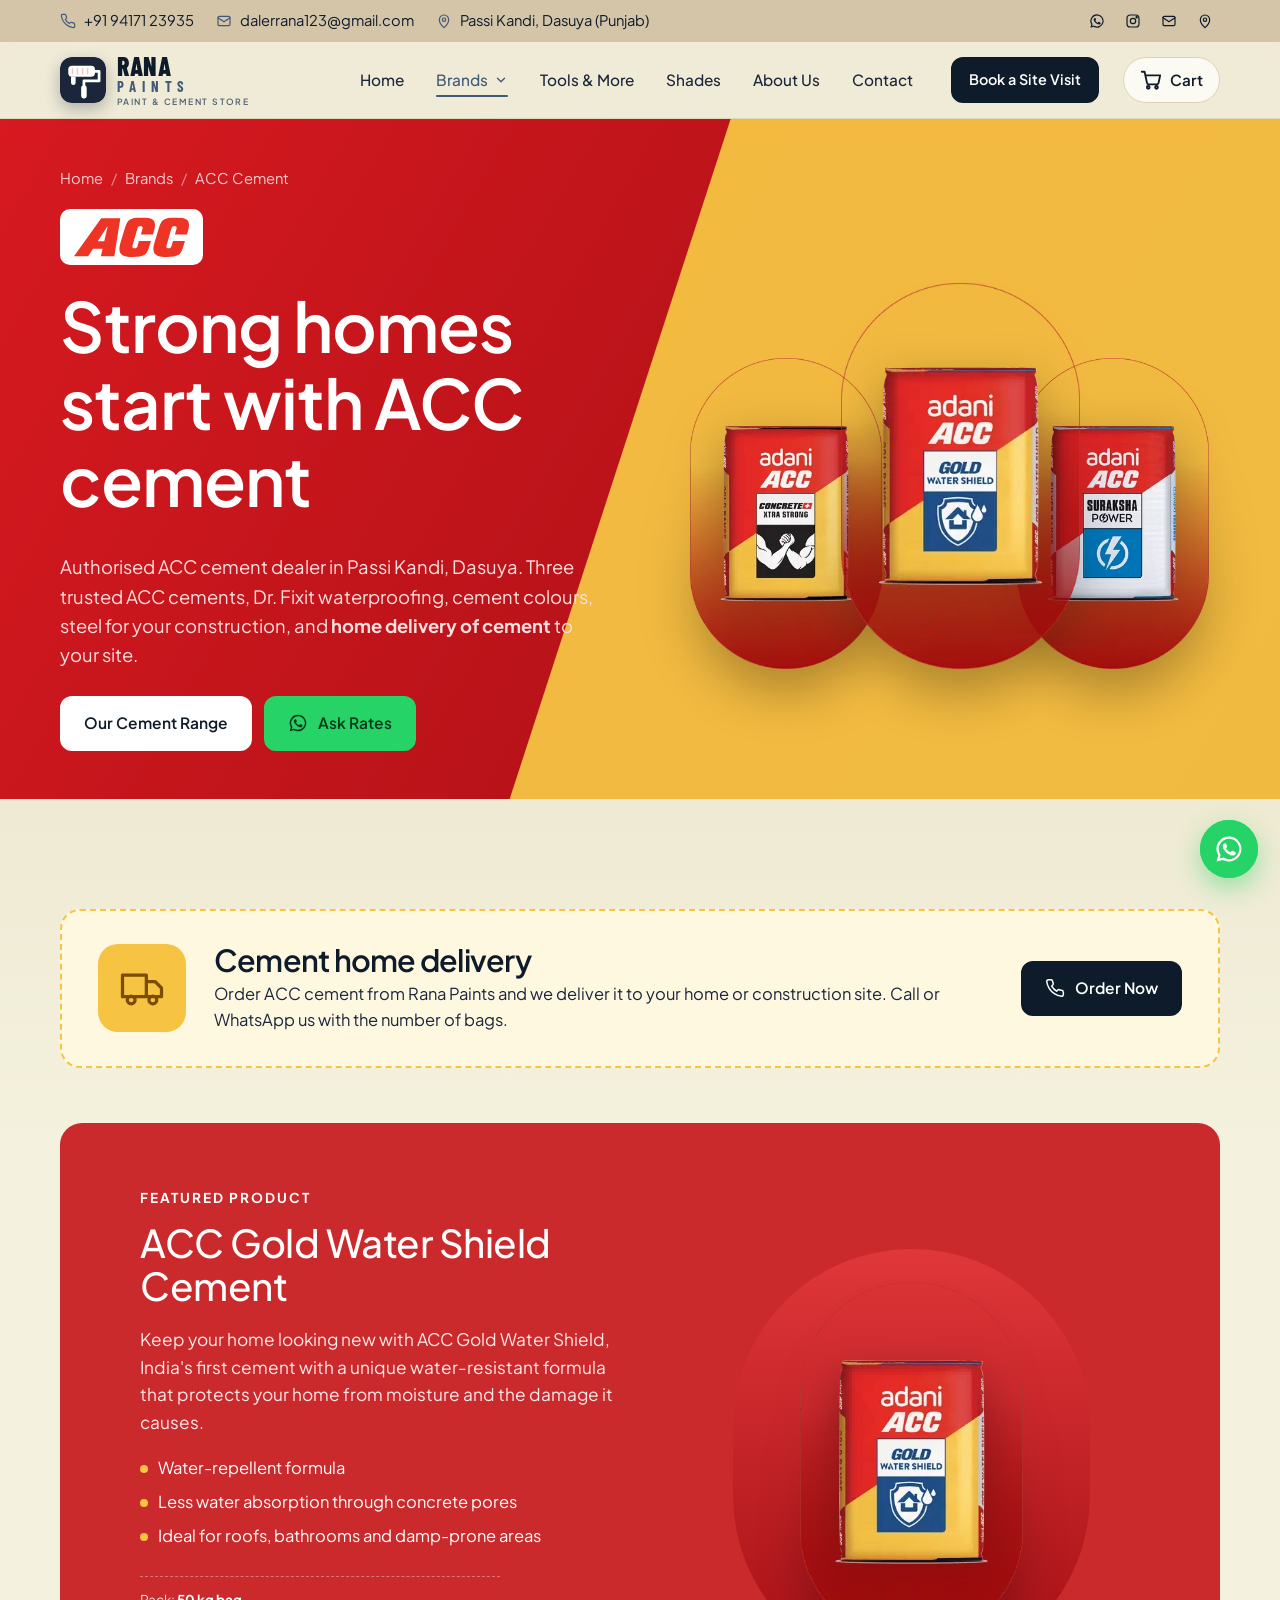
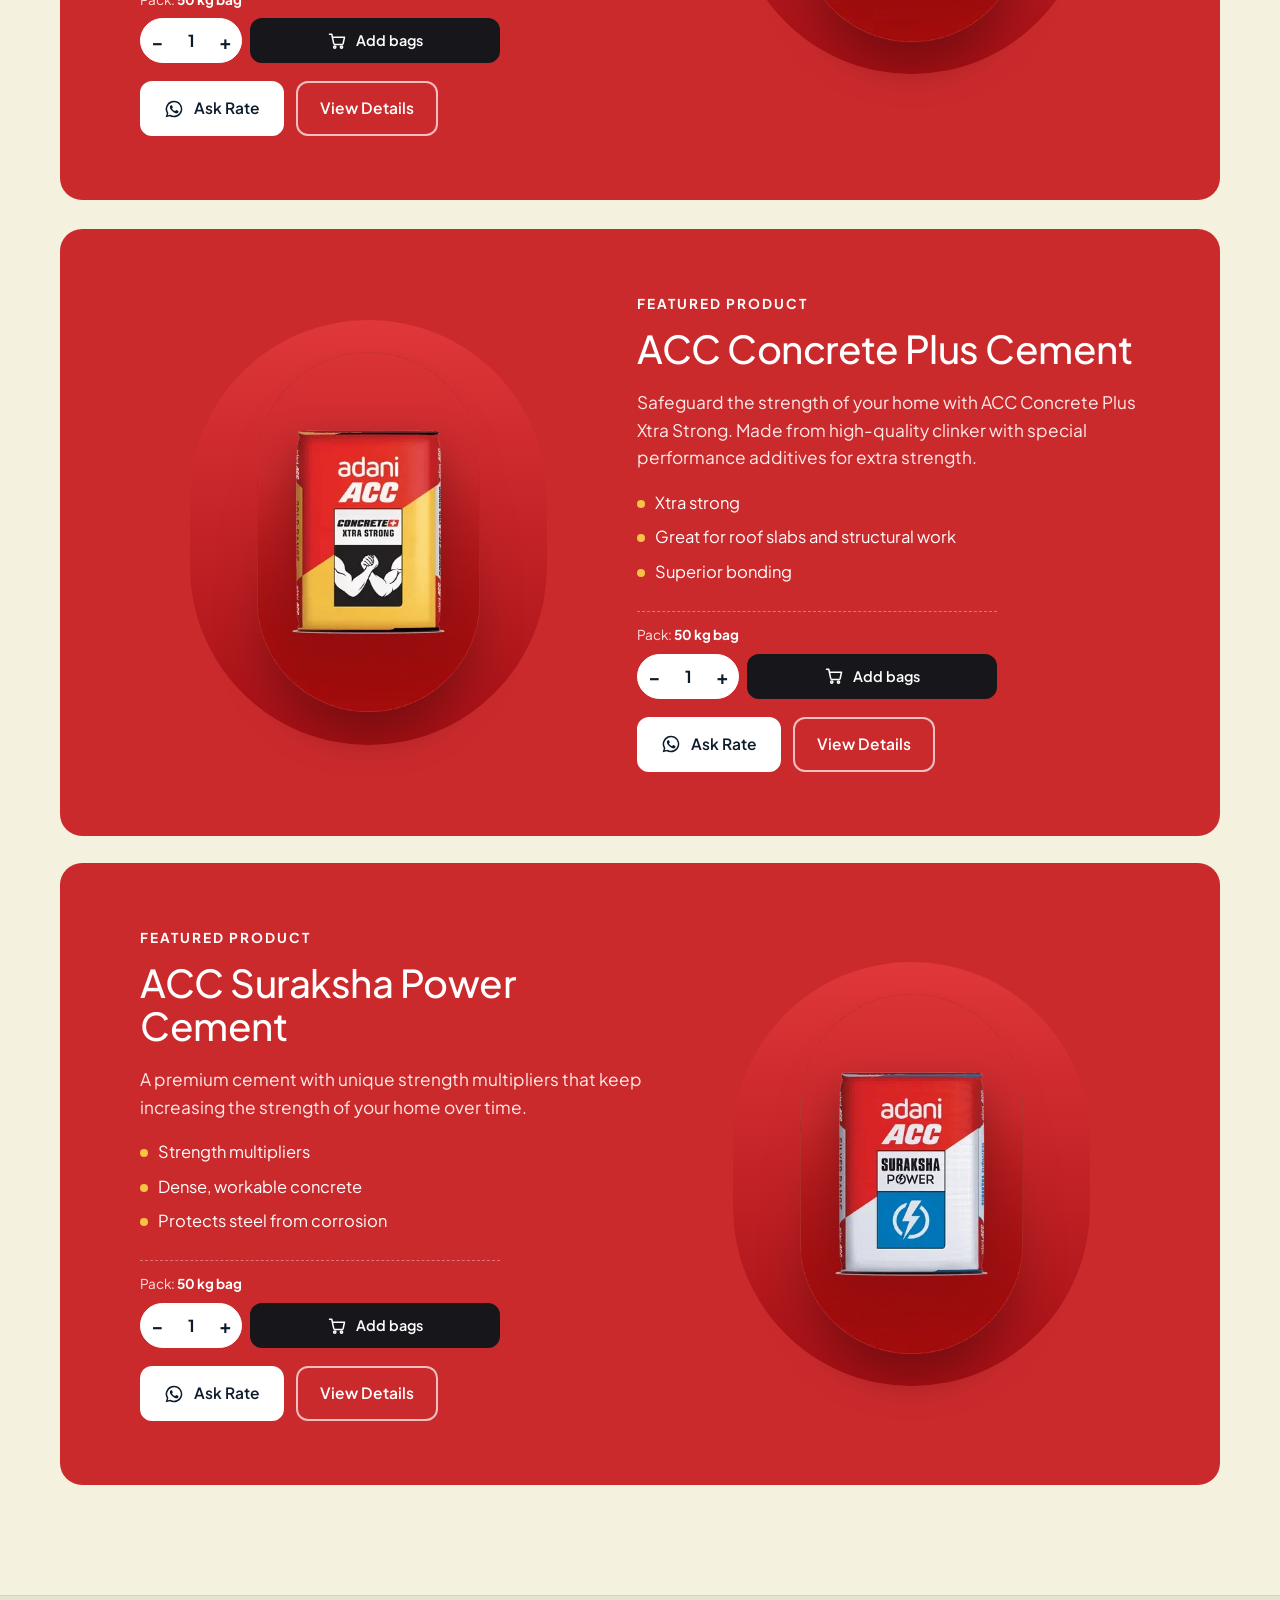
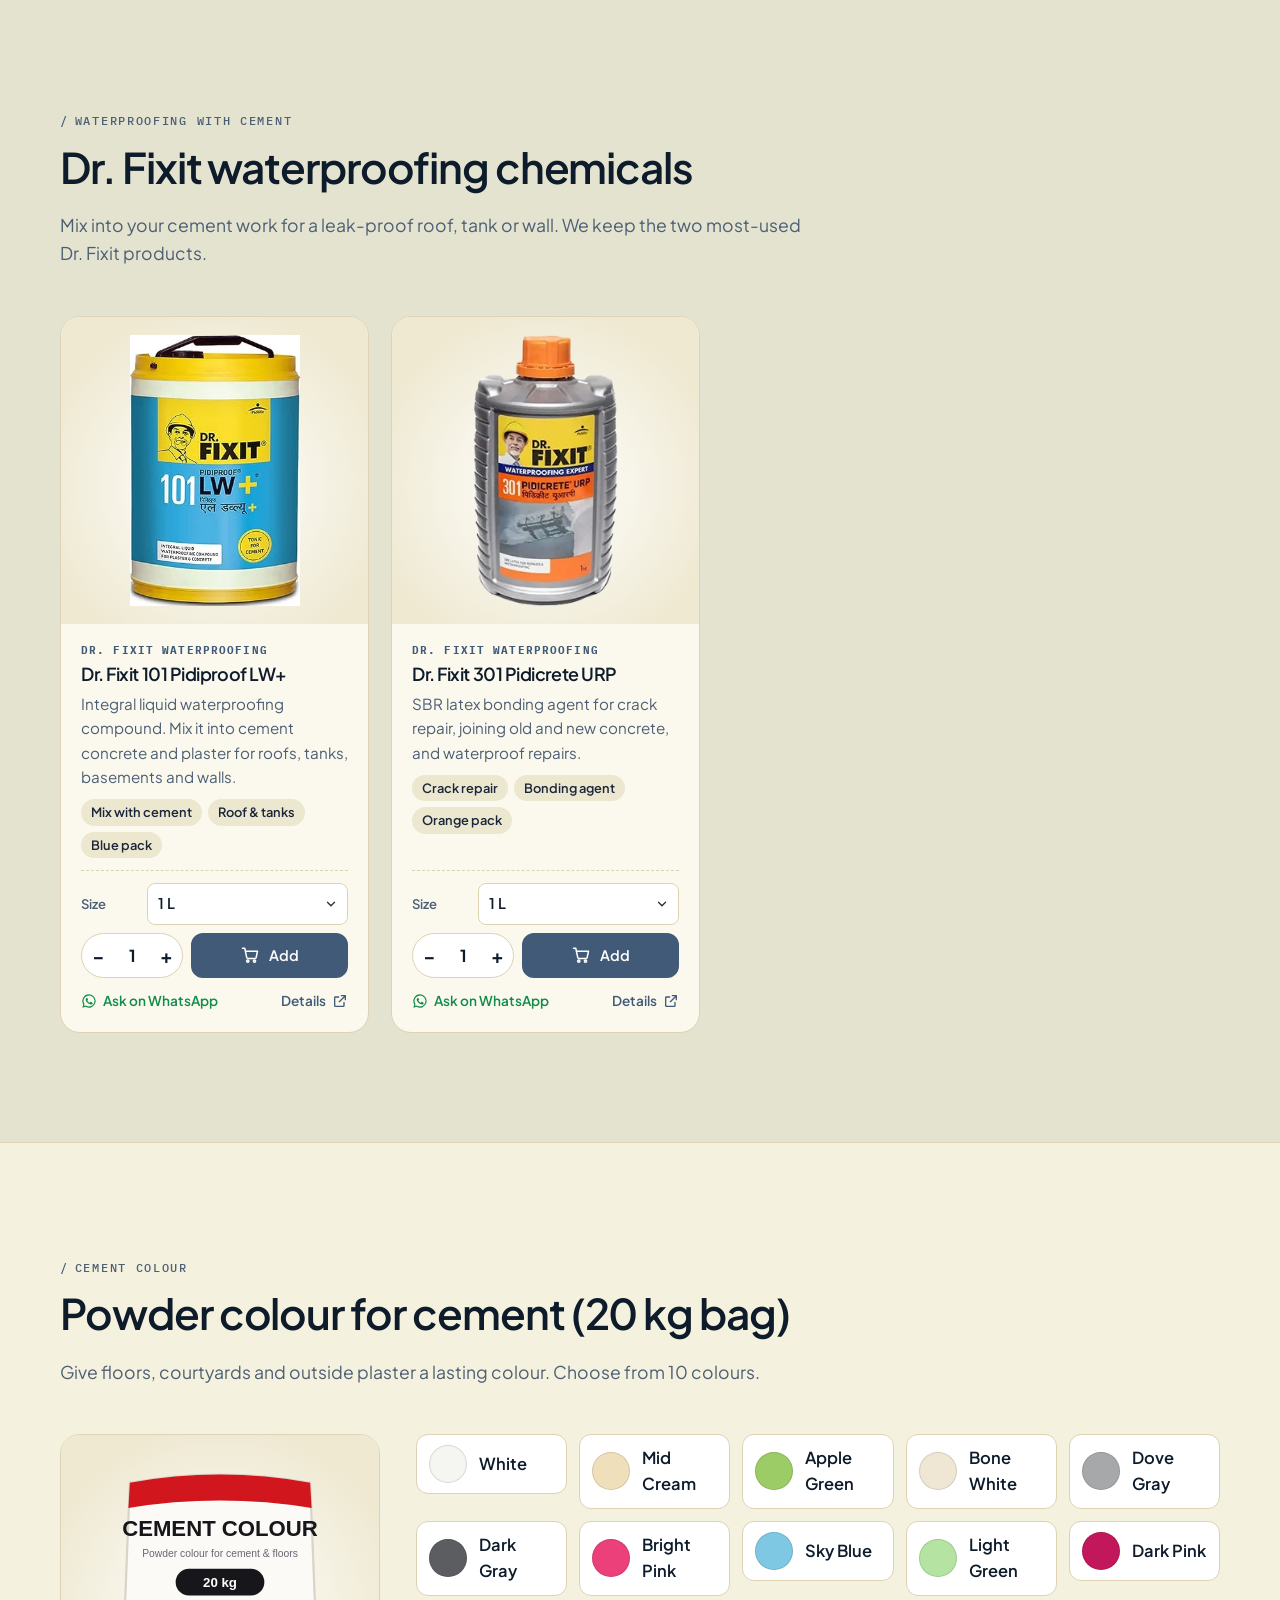
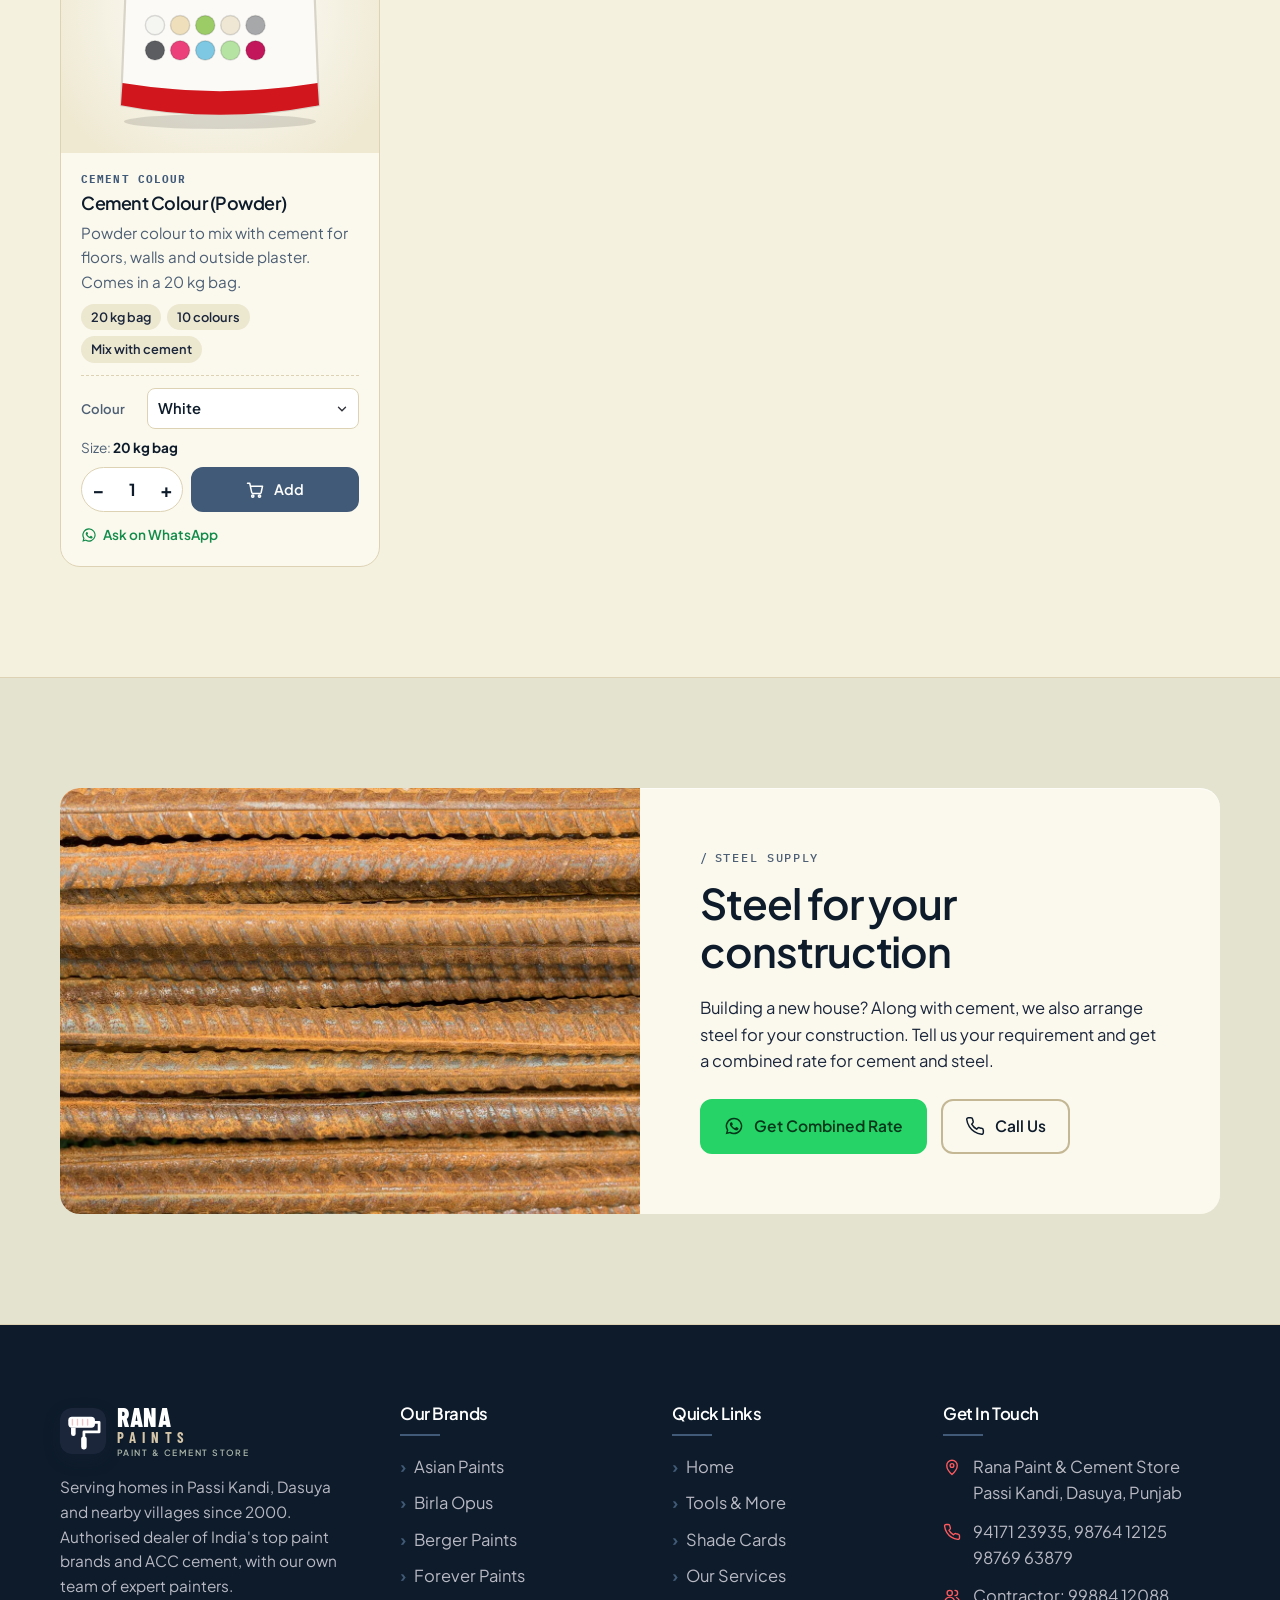
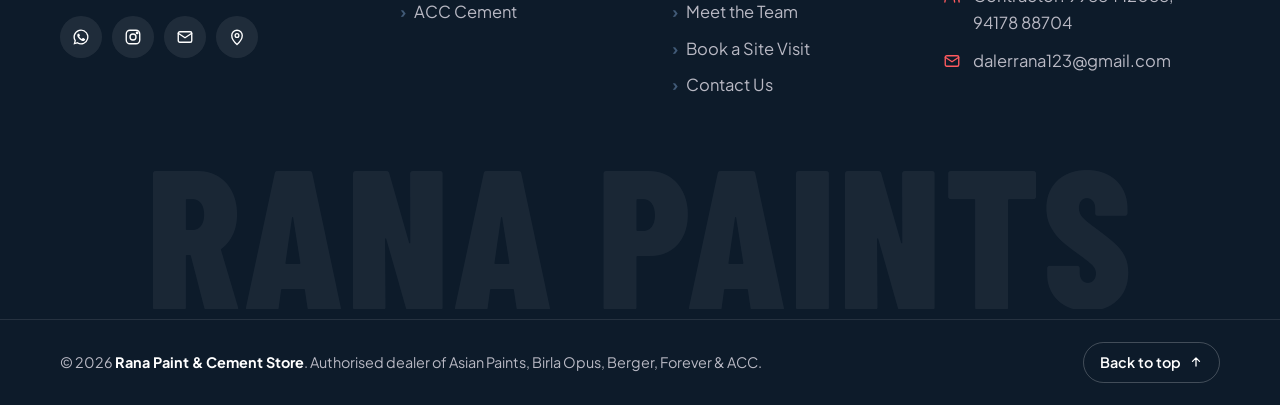
==== acc-cement.html @ 892c8695 "Recolour whole site to navy / slate / sage / sand / cream palette Co-Authored-By: Claude Sonnet 5.5 " ====
<!DOCTYPE html>
<html lang="en">
<head>
<meta charset="utf-8">
<meta name="viewport" content="width=device-width, initial-scale=1">
<title>ACC Cement Dealer in Dasuya | Rana Paints</title>
<meta name="description" content="ACC Gold Water Shield, ACC Concrete Plus and ACC Suraksha Power cement in Passi Kandi, Dasuya, with home delivery. Steel supply for construction.">
<meta name="theme-color" content="#0d1b2a">
<meta property="og:type" content="website">
<meta property="og:title" content="ACC Cement Dealer in Dasuya | Rana Paints">
<meta property="og:description" content="ACC Gold Water Shield, ACC Concrete Plus and ACC Suraksha Power cement in Passi Kandi, Dasuya, with home delivery. Steel supply for construction.">
<meta property="og:image" content="images/stock/hero-living.webp">
<link rel="icon" href="images/favicon.svg" type="image/svg+xml">
<link rel="preconnect" href="https://fonts.googleapis.com">
<link rel="preconnect" href="https://fonts.gstatic.com" crossorigin>
<link href="https://fonts.googleapis.com/css2?family=Barlow+Condensed:wght@600;700;800&amp;family=Plus+Jakarta+Sans:wght@400;500;600;700&amp;family=IBM+Plex+Mono:wght@500&amp;display=swap" rel="stylesheet">
<link rel="stylesheet" href="css/style.css?v=10">
<link rel="stylesheet" href="css/theme.css?v=20">
</head>
<body class="page-acc">
<a class="skip-link" href="#main">Skip to content</a>
<div class="topbar">
  <div class="container">
    <div class="topbar__info">
      <a href="tel:+919417123935"><svg viewBox="0 0 24 24" fill="none" stroke="currentColor" stroke-width="1.8" stroke-linecap="round" stroke-linejoin="round" aria-hidden="true"><path d="M22 16.9v3a2 2 0 0 1-2.2 2 19.8 19.8 0 0 1-8.6-3.1 19.5 19.5 0 0 1-6-6A19.8 19.8 0 0 1 2.1 4.2 2 2 0 0 1 4.1 2h3a2 2 0 0 1 2 1.7c.1.9.4 1.8.7 2.7a2 2 0 0 1-.5 2.1L8 9.8a16 16 0 0 0 6 6l1.3-1.3a2 2 0 0 1 2.1-.4c.9.3 1.8.6 2.7.7a2 2 0 0 1 1.7 2z"/></svg> +91 94171 23935</a>
      <a class="hide-sm" href="mailto:dalerrana123@gmail.com"><svg viewBox="0 0 24 24" fill="none" stroke="currentColor" stroke-width="1.8" stroke-linecap="round" stroke-linejoin="round" aria-hidden="true"><rect x="3" y="5" width="18" height="14" rx="2"/><path d="m3 7 9 6 9-6"/></svg> dalerrana123@gmail.com</a>
      <a class="hide-sm" href="https://www.google.com/maps/place/RANA+PAINT+HARDWARE+%26+CEMENT+STORE/@31.8291775,75.7380735,1011m/data=!3m2!1e3!4b1!4m6!3m5!1s0x391b0b5024be199f:0x976d251ef4bd5a5e!8m2!3d31.829173!4d75.7406484!16s%2Fg%2F11vdnwc_x_" target="_blank" rel="noopener"><svg viewBox="0 0 24 24" fill="none" stroke="currentColor" stroke-width="1.8" stroke-linecap="round" stroke-linejoin="round" aria-hidden="true"><path d="M12 22s7-6.3 7-12a7 7 0 0 0-14 0c0 5.7 7 12 7 12z"/><circle cx="12" cy="10" r="2.5"/></svg> Passi Kandi, Dasuya (Punjab)</a>
    </div>
    <div class="topbar__social">
      <a href="https://wa.me/919417123935?text=Namaste%20Rana%20Paints%21" target="_blank" rel="noopener" aria-label="WhatsApp"><svg viewBox="0 0 24 24" fill="currentColor" aria-hidden="true"><path d="M12 2a10 10 0 0 0-8.6 15.1L2 22l5-1.3A10 10 0 1 0 12 2zm0 18.2a8.2 8.2 0 0 1-4.2-1.2l-.3-.2-3 .8.8-2.9-.2-.3A8.2 8.2 0 1 1 12 20.2z"/><path d="M16.6 14.1c-.3-.1-1.5-.7-1.7-.8-.2-.1-.4-.1-.6.1l-.8 1c-.1.2-.3.2-.5.1a6.7 6.7 0 0 1-3.3-2.9c-.3-.4.2-.4.8-1.4.1-.2 0-.3 0-.5l-.8-1.8c-.2-.5-.4-.4-.6-.4h-.5a1 1 0 0 0-.7.3 2.9 2.9 0 0 0-.9 2.2 5 5 0 0 0 1.1 2.7 11.5 11.5 0 0 0 4.4 3.9c1.6.7 2.3.8 3.1.6.5-.1 1.5-.6 1.7-1.2.2-.6.2-1.1.1-1.2l-.8-.3z"/></svg></a>
      <a href="https://www.instagram.com/dwon13/" target="_blank" rel="noopener" aria-label="Instagram"><svg viewBox="0 0 24 24" fill="none" stroke="currentColor" stroke-width="1.8" stroke-linecap="round" stroke-linejoin="round" aria-hidden="true"><rect x="3" y="3" width="18" height="18" rx="5"/><circle cx="12" cy="12" r="4"/><circle cx="17.5" cy="6.5" r="1"/></svg></a>
      <a href="mailto:dalerrana123@gmail.com" aria-label="Email"><svg viewBox="0 0 24 24" fill="none" stroke="currentColor" stroke-width="1.8" stroke-linecap="round" stroke-linejoin="round" aria-hidden="true"><rect x="3" y="5" width="18" height="14" rx="2"/><path d="m3 7 9 6 9-6"/></svg></a>
      <a href="https://www.google.com/maps/place/RANA+PAINT+HARDWARE+%26+CEMENT+STORE/@31.8291775,75.7380735,1011m/data=!3m2!1e3!4b1!4m6!3m5!1s0x391b0b5024be199f:0x976d251ef4bd5a5e!8m2!3d31.829173!4d75.7406484!16s%2Fg%2F11vdnwc_x_" target="_blank" rel="noopener" aria-label="Google Maps"><svg viewBox="0 0 24 24" fill="none" stroke="currentColor" stroke-width="1.8" stroke-linecap="round" stroke-linejoin="round" aria-hidden="true"><path d="M12 22s7-6.3 7-12a7 7 0 0 0-14 0c0 5.7 7 12 7 12z"/><circle cx="12" cy="10" r="2.5"/></svg></a>
    </div>
  </div>
</div>
<header class="header">
  <div class="container header__inner">
    <a class="logo " href="index.html" aria-label="Rana Paints home"><svg class="logo__mark" viewBox="0 0 100 100" aria-hidden="true"><rect width="100" height="100" rx="24" fill="#1b263b"/><rect x="18" y="19" width="58" height="24" rx="8" fill="#fff"/><path d="M27 25v12M38 25v12M49 25v12M60 25v12" stroke="#f3c4c6" stroke-width="3" stroke-linecap="round"/><path d="M76 31h9v21H52v10" fill="none" stroke="#fff" stroke-width="6" stroke-linecap="round" stroke-linejoin="round"/><rect x="46" y="62" width="12" height="28" rx="5" fill="#fff"/><path d="M24 43v13a5 5 0 0 0 10 0V43z" fill="#fff"/></svg><span class="logo__text"><span class="logo__name">RANA</span><span class="logo__sub">PAINTS</span><span class="logo__tag">Paint &amp; Cement Store</span></span></a>
    <nav class="nav" id="site-nav" aria-label="Main">
      <ul class="nav__list">
        <li><a class="nav__link" href="index.html">Home</a></li>
        <li class="nav__item--drop">
          <button class="nav__link" type="button" aria-expanded="false" aria-controls="brands-menu" aria-current="page">Brands <svg viewBox="0 0 24 24" fill="none" stroke="currentColor" stroke-width="2.4" stroke-linecap="round" stroke-linejoin="round" aria-hidden="true"><path d="m6 9 6 6 6-6"/></svg></button>
          <div class="dropdown" id="brands-menu">
          <a href="asian-paints.html"><span class="dropdown__logo"><img src="images/brands/asian-paints.svg" alt=""></span><span><strong>Asian Paints</strong><small>Emulsions, waterproofing, putty, primers &amp; enamels</small></span></a>
          <a href="birla-opus.html"><span class="dropdown__logo"><img src="images/brands/birla-opus.svg" alt=""></span><span><strong>Birla Opus</strong><small>Style &amp; Calista exterior paints, putty, primers</small></span></a>
          <a href="berger-paints.html"><span class="dropdown__logo"><img src="images/brands/berger-paints.png" alt=""></span><span><strong>Berger Paints</strong><small>WeatherCoat, Walmasta, putty &amp; primers</small></span></a>
          <a href="forever-paints.html"><span class="dropdown__logo"><img src="images/brands/forever-paints.png" alt=""></span><span><strong>Forever Paints</strong><small>Emulsions, primer &amp; rustic putty</small></span></a>
          <a href="acc-cement.html" aria-current="page"><span class="dropdown__logo"><img src="images/brands/acc.svg" alt=""></span><span><strong>ACC Cement</strong><small>Gold Water Shield, Concrete Plus, Suraksha Power</small></span></a>
          </div>
        </li>
        <li><a class="nav__link" href="tools.html">Tools &amp; More</a></li>
        <li><a class="nav__link" href="shades.html">Shades</a></li>
        <li><a class="nav__link" href="index.html#team">About Us</a></li>
        <li><a class="nav__link" href="index.html#contact">Contact</a></li>
      </ul>
      <div class="nav__mobile-cta">
        <a class="btn" href="index.html#site-visit"><svg viewBox="0 0 24 24" fill="none" stroke="currentColor" stroke-width="1.8" stroke-linecap="round" stroke-linejoin="round" aria-hidden="true"><path d="M3 11 12 4l9 7"/><path d="M5 10v10h14V10"/><path d="M10 20v-5h4v5"/></svg> Book a Site Visit</a>
        <a class="btn btn--outline" href="tel:+919417123935"><svg viewBox="0 0 24 24" fill="none" stroke="currentColor" stroke-width="1.8" stroke-linecap="round" stroke-linejoin="round" aria-hidden="true"><path d="M22 16.9v3a2 2 0 0 1-2.2 2 19.8 19.8 0 0 1-8.6-3.1 19.5 19.5 0 0 1-6-6A19.8 19.8 0 0 1 2.1 4.2 2 2 0 0 1 4.1 2h3a2 2 0 0 1 2 1.7c.1.9.4 1.8.7 2.7a2 2 0 0 1-.5 2.1L8 9.8a16 16 0 0 0 6 6l1.3-1.3a2 2 0 0 1 2.1-.4c.9.3 1.8.6 2.7.7a2 2 0 0 1 1.7 2z"/></svg> Call 94171 23935</a>
        <a class="btn btn--wa" href="https://wa.me/919417123935?text=Namaste%20Rana%20Paints%21" target="_blank" rel="noopener"><svg viewBox="0 0 24 24" fill="currentColor" aria-hidden="true"><path d="M12 2a10 10 0 0 0-8.6 15.1L2 22l5-1.3A10 10 0 1 0 12 2zm0 18.2a8.2 8.2 0 0 1-4.2-1.2l-.3-.2-3 .8.8-2.9-.2-.3A8.2 8.2 0 1 1 12 20.2z"/><path d="M16.6 14.1c-.3-.1-1.5-.7-1.7-.8-.2-.1-.4-.1-.6.1l-.8 1c-.1.2-.3.2-.5.1a6.7 6.7 0 0 1-3.3-2.9c-.3-.4.2-.4.8-1.4.1-.2 0-.3 0-.5l-.8-1.8c-.2-.5-.4-.4-.6-.4h-.5a1 1 0 0 0-.7.3 2.9 2.9 0 0 0-.9 2.2 5 5 0 0 0 1.1 2.7 11.5 11.5 0 0 0 4.4 3.9c1.6.7 2.3.8 3.1.6.5-.1 1.5-.6 1.7-1.2.2-.6.2-1.1.1-1.2l-.8-.3z"/></svg> WhatsApp</a>
      </div>
    </nav>
    <div class="header__cta">
      <a class="btn btn--sm" href="index.html#site-visit">Book a Site Visit</a>
      <a class="callbox" href="tel:+919417123935">
        <span class="callbox__icon"><svg viewBox="0 0 24 24" fill="none" stroke="currentColor" stroke-width="1.8" stroke-linecap="round" stroke-linejoin="round" aria-hidden="true"><path d="M22 16.9v3a2 2 0 0 1-2.2 2 19.8 19.8 0 0 1-8.6-3.1 19.5 19.5 0 0 1-6-6A19.8 19.8 0 0 1 2.1 4.2 2 2 0 0 1 4.1 2h3a2 2 0 0 1 2 1.7c.1.9.4 1.8.7 2.7a2 2 0 0 1-.5 2.1L8 9.8a16 16 0 0 0 6 6l1.3-1.3a2 2 0 0 1 2.1-.4c.9.3 1.8.6 2.7.7a2 2 0 0 1 1.7 2z"/></svg></span>
        <span><small>Call now</small><strong>94171 23935</strong></span>
      </a>
    </div>
    <button class="cart-btn" type="button" data-cart-open aria-label="Open cart"><svg viewBox="0 0 24 24" fill="none" stroke="currentColor" stroke-width="2" stroke-linecap="round" stroke-linejoin="round" aria-hidden="true"><circle cx="9" cy="20" r="1.5"/><circle cx="18" cy="20" r="1.5"/><path d="M2 3h3l2.6 12.2a2 2 0 0 0 2 1.6h8.6a2 2 0 0 0 2-1.5L22 7H6"/></svg><span class="cart-btn__label">Cart</span><span class="cart-count" data-cart-count hidden>0</span></button>
    <button class="nav-toggle" type="button" aria-label="Menu" aria-expanded="false" aria-controls="site-nav"><span></span></button>
  </div>
</header>
<main id="main">

<section class="acc-hero">
  <div class="container pbanner__inner" style="position:relative;z-index:2">
    <div>
      <nav class="crumbs" aria-label="Breadcrumb"><a href="index.html">Home</a><span>/</span><a href="index.html#brands">Brands</a><span>/</span>ACC Cement</nav>
      <img class="acc-logo" src="images/brands/acc.svg" alt="ACC" width="160" height="56">
      <h1>Strong homes start with ACC cement</h1>
      <p>Authorised ACC cement dealer in Passi Kandi, Dasuya. Three trusted ACC cements, Dr. Fixit waterproofing, cement colours, steel for your construction, and <strong>home delivery of cement</strong> to your site.</p>
      <div class="bhero__actions">
        <a class="btn btn--white" href="#products">Our Cement Range</a>
        <a class="btn btn--wa" href="https://wa.me/919417123935?text=Namaste%20Rana%20Paints%21%20I%20need%20ACC%20cement%20rates%20with%20home%20delivery." target="_blank" rel="noopener"><svg viewBox="0 0 24 24" fill="currentColor" aria-hidden="true"><path d="M12 2a10 10 0 0 0-8.6 15.1L2 22l5-1.3A10 10 0 1 0 12 2zm0 18.2a8.2 8.2 0 0 1-4.2-1.2l-.3-.2-3 .8.8-2.9-.2-.3A8.2 8.2 0 1 1 12 20.2z"/><path d="M16.6 14.1c-.3-.1-1.5-.7-1.7-.8-.2-.1-.4-.1-.6.1l-.8 1c-.1.2-.3.2-.5.1a6.7 6.7 0 0 1-3.3-2.9c-.3-.4.2-.4.8-1.4.1-.2 0-.3 0-.5l-.8-1.8c-.2-.5-.4-.4-.6-.4h-.5a1 1 0 0 0-.7.3 2.9 2.9 0 0 0-.9 2.2 5 5 0 0 0 1.1 2.7 11.5 11.5 0 0 0 4.4 3.9c1.6.7 2.3.8 3.1.6.5-.1 1.5-.6 1.7-1.2.2-.6.2-1.1.1-1.2l-.8-.3z"/></svg> Ask Rates</a>
      </div>
    </div>
    <div class="acc-hero__bags" aria-hidden="true">
      <img src="images/products/acc/acc-concrete-plus.webp" alt="">
      <img src="images/products/acc/acc-gold-water-shield.webp" alt="">
      <img src="images/products/acc/acc-suraksha-power.webp" alt="">
    </div>
  </div>
</section>

<section class="section" id="products">
  <div class="container">
    <div class="delivery reveal" style="margin-bottom:56px">
      <div class="delivery__icon"><svg viewBox="0 0 24 24" fill="none" stroke="currentColor" stroke-width="1.5" stroke-linecap="round" stroke-linejoin="round" aria-hidden="true"><path d="M3 6h11v10H3zM14 9h4l3 3v4h-7z"/><circle cx="7" cy="17.5" r="1.8"/><circle cx="17" cy="17.5" r="1.8"/></svg></div>
      <div><h3>Cement home delivery</h3><p>Order ACC cement from Rana Paints and we deliver it to your home or construction site. Call or WhatsApp us with the number of bags.</p></div>
      <a class="btn" href="tel:+919417123935"><svg viewBox="0 0 24 24" fill="none" stroke="currentColor" stroke-width="1.8" stroke-linecap="round" stroke-linejoin="round" aria-hidden="true"><path d="M22 16.9v3a2 2 0 0 1-2.2 2 19.8 19.8 0 0 1-8.6-3.1 19.5 19.5 0 0 1-6-6A19.8 19.8 0 0 1 2.1 4.2 2 2 0 0 1 4.1 2h3a2 2 0 0 1 2 1.7c.1.9.4 1.8.7 2.7a2 2 0 0 1-.5 2.1L8 9.8a16 16 0 0 0 6 6l1.3-1.3a2 2 0 0 1 2.1-.4c.9.3 1.8.6 2.7.7a2 2 0 0 1 1.7 2z"/></svg> Order Now</a>
    </div>
<div class="feature-panel reveal" data-pid="acc-acc-gold-water-shield" data-name="ACC Gold Water Shield Cement" data-brand="ACC" data-img="images/products/acc/acc-gold-water-shield.webp" data-fixed="{&quot;Size&quot;: &quot;50 kg bag&quot;}">
  <div>
    <div class="feature-panel__kicker">Featured Product</div>
    <h2>ACC Gold Water Shield Cement</h2>
    <p>Keep your home looking new with ACC Gold Water Shield, India's first cement with a unique water-resistant formula that protects your home from moisture and the damage it causes.</p>
    <ul><li>Water-repellent formula</li><li>Less water absorption through concrete pores</li><li>Ideal for roofs, bathrooms and damp-prone areas</li></ul>
    <div class="buy">
      <span class="buy__fixed">Pack: <b>50 kg bag</b></span>
      <div class="buy__row">
        <div class="qty"><button type="button" data-step="-1" aria-label="Less">&minus;</button><input type="number" min="1" max="999" value="1" inputmode="numeric" aria-label="Number of bags"><button type="button" data-step="1" aria-label="More">+</button></div>
        <button class="btn btn--sm btn--cart" type="button" data-add><svg viewBox="0 0 24 24" fill="none" stroke="currentColor" stroke-width="2" stroke-linecap="round" stroke-linejoin="round" aria-hidden="true"><circle cx="9" cy="20" r="1.5"/><circle cx="18" cy="20" r="1.5"/><path d="M2 3h3l2.6 12.2a2 2 0 0 0 2 1.6h8.6a2 2 0 0 0 2-1.5L22 7H6"/></svg> Add bags</button>
      </div>
    </div>
    <div class="feature-panel__actions">
      <a class="btn btn--white" href="https://wa.me/919417123935?text=Namaste%20Rana%20Paints%21%20Please%20share%20the%20rate%20of%20ACC%20Gold%20Water%20Shield%20Cement%20with%20home%20delivery." target="_blank" rel="noopener"><svg viewBox="0 0 24 24" fill="currentColor" aria-hidden="true"><path d="M12 2a10 10 0 0 0-8.6 15.1L2 22l5-1.3A10 10 0 1 0 12 2zm0 18.2a8.2 8.2 0 0 1-4.2-1.2l-.3-.2-3 .8.8-2.9-.2-.3A8.2 8.2 0 1 1 12 20.2z"/><path d="M16.6 14.1c-.3-.1-1.5-.7-1.7-.8-.2-.1-.4-.1-.6.1l-.8 1c-.1.2-.3.2-.5.1a6.7 6.7 0 0 1-3.3-2.9c-.3-.4.2-.4.8-1.4.1-.2 0-.3 0-.5l-.8-1.8c-.2-.5-.4-.4-.6-.4h-.5a1 1 0 0 0-.7.3 2.9 2.9 0 0 0-.9 2.2 5 5 0 0 0 1.1 2.7 11.5 11.5 0 0 0 4.4 3.9c1.6.7 2.3.8 3.1.6.5-.1 1.5-.6 1.7-1.2.2-.6.2-1.1.1-1.2l-.8-.3z"/></svg> Ask Rate</a>
      <a class="btn btn--ghost-white" href="https://www.acchelp.in/all-products/cement/acc-gold-water-shield" target="_blank" rel="noopener">View Details</a>
    </div>
  </div>
  <div class="feature-panel__media"><img src="images/products/acc/acc-gold-water-shield.webp" alt="ACC Gold Water Shield Cement bag" loading="lazy"></div>
</div>
<div class="feature-panel feature-panel--rev reveal" data-pid="acc-acc-concrete-plus" data-name="ACC Concrete Plus Cement" data-brand="ACC" data-img="images/products/acc/acc-concrete-plus.webp" data-fixed="{&quot;Size&quot;: &quot;50 kg bag&quot;}">
  <div>
    <div class="feature-panel__kicker">Featured Product</div>
    <h2>ACC Concrete Plus Cement</h2>
    <p>Safeguard the strength of your home with ACC Concrete Plus Xtra Strong. Made from high-quality clinker with special performance additives for extra strength.</p>
    <ul><li>Xtra strong</li><li>Great for roof slabs and structural work</li><li>Superior bonding</li></ul>
    <div class="buy">
      <span class="buy__fixed">Pack: <b>50 kg bag</b></span>
      <div class="buy__row">
        <div class="qty"><button type="button" data-step="-1" aria-label="Less">&minus;</button><input type="number" min="1" max="999" value="1" inputmode="numeric" aria-label="Number of bags"><button type="button" data-step="1" aria-label="More">+</button></div>
        <button class="btn btn--sm btn--cart" type="button" data-add><svg viewBox="0 0 24 24" fill="none" stroke="currentColor" stroke-width="2" stroke-linecap="round" stroke-linejoin="round" aria-hidden="true"><circle cx="9" cy="20" r="1.5"/><circle cx="18" cy="20" r="1.5"/><path d="M2 3h3l2.6 12.2a2 2 0 0 0 2 1.6h8.6a2 2 0 0 0 2-1.5L22 7H6"/></svg> Add bags</button>
      </div>
    </div>
    <div class="feature-panel__actions">
      <a class="btn btn--white" href="https://wa.me/919417123935?text=Namaste%20Rana%20Paints%21%20Please%20share%20the%20rate%20of%20ACC%20Concrete%20Plus%20Cement%20with%20home%20delivery." target="_blank" rel="noopener"><svg viewBox="0 0 24 24" fill="currentColor" aria-hidden="true"><path d="M12 2a10 10 0 0 0-8.6 15.1L2 22l5-1.3A10 10 0 1 0 12 2zm0 18.2a8.2 8.2 0 0 1-4.2-1.2l-.3-.2-3 .8.8-2.9-.2-.3A8.2 8.2 0 1 1 12 20.2z"/><path d="M16.6 14.1c-.3-.1-1.5-.7-1.7-.8-.2-.1-.4-.1-.6.1l-.8 1c-.1.2-.3.2-.5.1a6.7 6.7 0 0 1-3.3-2.9c-.3-.4.2-.4.8-1.4.1-.2 0-.3 0-.5l-.8-1.8c-.2-.5-.4-.4-.6-.4h-.5a1 1 0 0 0-.7.3 2.9 2.9 0 0 0-.9 2.2 5 5 0 0 0 1.1 2.7 11.5 11.5 0 0 0 4.4 3.9c1.6.7 2.3.8 3.1.6.5-.1 1.5-.6 1.7-1.2.2-.6.2-1.1.1-1.2l-.8-.3z"/></svg> Ask Rate</a>
      <a class="btn btn--ghost-white" href="https://www.acchelp.in/all-products/cement/acc-concrete-plus-cement" target="_blank" rel="noopener">View Details</a>
    </div>
  </div>
  <div class="feature-panel__media"><img src="images/products/acc/acc-concrete-plus.webp" alt="ACC Concrete Plus Cement bag" loading="lazy"></div>
</div>
<div class="feature-panel reveal" data-pid="acc-acc-suraksha-power" data-name="ACC Suraksha Power Cement" data-brand="ACC" data-img="images/products/acc/acc-suraksha-power.webp" data-fixed="{&quot;Size&quot;: &quot;50 kg bag&quot;}">
  <div>
    <div class="feature-panel__kicker">Featured Product</div>
    <h2>ACC Suraksha Power Cement</h2>
    <p>A premium cement with unique strength multipliers that keep increasing the strength of your home over time.</p>
    <ul><li>Strength multipliers</li><li>Dense, workable concrete</li><li>Protects steel from corrosion</li></ul>
    <div class="buy">
      <span class="buy__fixed">Pack: <b>50 kg bag</b></span>
      <div class="buy__row">
        <div class="qty"><button type="button" data-step="-1" aria-label="Less">&minus;</button><input type="number" min="1" max="999" value="1" inputmode="numeric" aria-label="Number of bags"><button type="button" data-step="1" aria-label="More">+</button></div>
        <button class="btn btn--sm btn--cart" type="button" data-add><svg viewBox="0 0 24 24" fill="none" stroke="currentColor" stroke-width="2" stroke-linecap="round" stroke-linejoin="round" aria-hidden="true"><circle cx="9" cy="20" r="1.5"/><circle cx="18" cy="20" r="1.5"/><path d="M2 3h3l2.6 12.2a2 2 0 0 0 2 1.6h8.6a2 2 0 0 0 2-1.5L22 7H6"/></svg> Add bags</button>
      </div>
    </div>
    <div class="feature-panel__actions">
      <a class="btn btn--white" href="https://wa.me/919417123935?text=Namaste%20Rana%20Paints%21%20Please%20share%20the%20rate%20of%20ACC%20Suraksha%20Power%20Cement%20with%20home%20delivery." target="_blank" rel="noopener"><svg viewBox="0 0 24 24" fill="currentColor" aria-hidden="true"><path d="M12 2a10 10 0 0 0-8.6 15.1L2 22l5-1.3A10 10 0 1 0 12 2zm0 18.2a8.2 8.2 0 0 1-4.2-1.2l-.3-.2-3 .8.8-2.9-.2-.3A8.2 8.2 0 1 1 12 20.2z"/><path d="M16.6 14.1c-.3-.1-1.5-.7-1.7-.8-.2-.1-.4-.1-.6.1l-.8 1c-.1.2-.3.2-.5.1a6.7 6.7 0 0 1-3.3-2.9c-.3-.4.2-.4.8-1.4.1-.2 0-.3 0-.5l-.8-1.8c-.2-.5-.4-.4-.6-.4h-.5a1 1 0 0 0-.7.3 2.9 2.9 0 0 0-.9 2.2 5 5 0 0 0 1.1 2.7 11.5 11.5 0 0 0 4.4 3.9c1.6.7 2.3.8 3.1.6.5-.1 1.5-.6 1.7-1.2.2-.6.2-1.1.1-1.2l-.8-.3z"/></svg> Ask Rate</a>
      <a class="btn btn--ghost-white" href="https://www.acchelp.in/all-products/cement/acc-suraksha-power-cement" target="_blank" rel="noopener">View Details</a>
    </div>
  </div>
  <div class="feature-panel__media"><img src="images/products/acc/acc-suraksha-power.webp" alt="ACC Suraksha Power Cement bag" loading="lazy"></div>
</div>
  </div>
</section>

<section class="section section--soft" id="waterproofing">
  <div class="container">
    <div class="section-head">
      <span class="eyebrow">Waterproofing with Cement</span>
      <h2>Dr. Fixit waterproofing chemicals</h2>
      <p>Mix into your cement work for a leak-proof roof, tank or wall. We keep the two most-used Dr. Fixit products.</p>
    </div>
    <div style="max-width:640px"><div class="products">
<article class="product" data-pid="drfixit-drfixit-101-lw" data-name="Dr. Fixit 101 Pidiproof LW+" data-brand="Dr. Fixit" data-img="images/products/drfixit/drfixit-101-lw.webp" data-fixed="{}">
  
  <div class="product__img"><img src="images/products/drfixit/drfixit-101-lw.webp" alt="Dr. Fixit 101 Pidiproof LW+ by Dr. Fixit" loading="lazy" width="600" height="600"></div>
  <div class="product__body">
    <span class="product__cat">Dr. Fixit Waterproofing</span>
    <h3>Dr. Fixit 101 Pidiproof LW+</h3>
    <p>Integral liquid waterproofing compound. Mix it into cement concrete and plaster for roofs, tanks, basements and walls.</p>
    <ul class="chips"><li>Mix with cement</li><li>Roof &amp; tanks</li><li>Blue pack</li></ul>
    <div class="buy">
      <label class="buy__field"><span>Size</span><select data-opt="Size"><option value="1 L">1 L</option><option value="5 L">5 L</option><option value="10 L">10 L</option><option value="20 L">20 L</option></select></label>
      <div class="buy__row">
        <div class="qty"><button type="button" data-step="-1" aria-label="Less">&minus;</button><input type="number" min="1" max="999" value="1" inputmode="numeric" aria-label="Quantity"><button type="button" data-step="1" aria-label="More">+</button></div>
        <button class="btn btn--sm btn--cart" type="button" data-add><svg viewBox="0 0 24 24" fill="none" stroke="currentColor" stroke-width="2" stroke-linecap="round" stroke-linejoin="round" aria-hidden="true"><circle cx="9" cy="20" r="1.5"/><circle cx="18" cy="20" r="1.5"/><path d="M2 3h3l2.6 12.2a2 2 0 0 0 2 1.6h8.6a2 2 0 0 0 2-1.5L22 7H6"/></svg> Add</button>
      </div>
    </div>
    <div class="product__links">
      <a class="link-wa" href="https://wa.me/919417123935?text=Namaste%20Rana%20Paints%21%20Please%20share%20price%20and%20details%20of%20Dr.%20Fixit%20101%20Pidiproof%20LW%2B%20%28Dr.%20Fixit%29." target="_blank" rel="noopener"><svg viewBox="0 0 24 24" fill="currentColor" aria-hidden="true"><path d="M12 2a10 10 0 0 0-8.6 15.1L2 22l5-1.3A10 10 0 1 0 12 2zm0 18.2a8.2 8.2 0 0 1-4.2-1.2l-.3-.2-3 .8.8-2.9-.2-.3A8.2 8.2 0 1 1 12 20.2z"/><path d="M16.6 14.1c-.3-.1-1.5-.7-1.7-.8-.2-.1-.4-.1-.6.1l-.8 1c-.1.2-.3.2-.5.1a6.7 6.7 0 0 1-3.3-2.9c-.3-.4.2-.4.8-1.4.1-.2 0-.3 0-.5l-.8-1.8c-.2-.5-.4-.4-.6-.4h-.5a1 1 0 0 0-.7.3 2.9 2.9 0 0 0-.9 2.2 5 5 0 0 0 1.1 2.7 11.5 11.5 0 0 0 4.4 3.9c1.6.7 2.3.8 3.1.6.5-.1 1.5-.6 1.7-1.2.2-.6.2-1.1.1-1.2l-.8-.3z"/></svg> Ask on WhatsApp</a>
      <a class="link-arrow" href="https://www.drfixit.co.in/products/dr-fixit-pidiproof-lw/detail" target="_blank" rel="noopener">Details <svg viewBox="0 0 24 24" fill="none" stroke="currentColor" stroke-width="2" stroke-linecap="round" stroke-linejoin="round" aria-hidden="true"><path d="M14 4h6v6M20 4l-9 9M18 14v5a1 1 0 0 1-1 1H5a1 1 0 0 1-1-1V7a1 1 0 0 1 1-1h5"/></svg></a>
    </div>
  </div>
</article>
<article class="product" data-pid="drfixit-drfixit-301-urp" data-name="Dr. Fixit 301 Pidicrete URP" data-brand="Dr. Fixit" data-img="images/products/drfixit/drfixit-301-urp.webp" data-fixed="{}">
  
  <div class="product__img"><img src="images/products/drfixit/drfixit-301-urp.webp" alt="Dr. Fixit 301 Pidicrete URP by Dr. Fixit" loading="lazy" width="600" height="600"></div>
  <div class="product__body">
    <span class="product__cat">Dr. Fixit Waterproofing</span>
    <h3>Dr. Fixit 301 Pidicrete URP</h3>
    <p>SBR latex bonding agent for crack repair, joining old and new concrete, and waterproof repairs.</p>
    <ul class="chips"><li>Crack repair</li><li>Bonding agent</li><li>Orange pack</li></ul>
    <div class="buy">
      <label class="buy__field"><span>Size</span><select data-opt="Size"><option value="1 L">1 L</option><option value="5 L">5 L</option><option value="10 L">10 L</option><option value="20 L">20 L</option></select></label>
      <div class="buy__row">
        <div class="qty"><button type="button" data-step="-1" aria-label="Less">&minus;</button><input type="number" min="1" max="999" value="1" inputmode="numeric" aria-label="Quantity"><button type="button" data-step="1" aria-label="More">+</button></div>
        <button class="btn btn--sm btn--cart" type="button" data-add><svg viewBox="0 0 24 24" fill="none" stroke="currentColor" stroke-width="2" stroke-linecap="round" stroke-linejoin="round" aria-hidden="true"><circle cx="9" cy="20" r="1.5"/><circle cx="18" cy="20" r="1.5"/><path d="M2 3h3l2.6 12.2a2 2 0 0 0 2 1.6h8.6a2 2 0 0 0 2-1.5L22 7H6"/></svg> Add</button>
      </div>
    </div>
    <div class="product__links">
      <a class="link-wa" href="https://wa.me/919417123935?text=Namaste%20Rana%20Paints%21%20Please%20share%20price%20and%20details%20of%20Dr.%20Fixit%20301%20Pidicrete%20URP%20%28Dr.%20Fixit%29." target="_blank" rel="noopener"><svg viewBox="0 0 24 24" fill="currentColor" aria-hidden="true"><path d="M12 2a10 10 0 0 0-8.6 15.1L2 22l5-1.3A10 10 0 1 0 12 2zm0 18.2a8.2 8.2 0 0 1-4.2-1.2l-.3-.2-3 .8.8-2.9-.2-.3A8.2 8.2 0 1 1 12 20.2z"/><path d="M16.6 14.1c-.3-.1-1.5-.7-1.7-.8-.2-.1-.4-.1-.6.1l-.8 1c-.1.2-.3.2-.5.1a6.7 6.7 0 0 1-3.3-2.9c-.3-.4.2-.4.8-1.4.1-.2 0-.3 0-.5l-.8-1.8c-.2-.5-.4-.4-.6-.4h-.5a1 1 0 0 0-.7.3 2.9 2.9 0 0 0-.9 2.2 5 5 0 0 0 1.1 2.7 11.5 11.5 0 0 0 4.4 3.9c1.6.7 2.3.8 3.1.6.5-.1 1.5-.6 1.7-1.2.2-.6.2-1.1.1-1.2l-.8-.3z"/></svg> Ask on WhatsApp</a>
      <a class="link-arrow" href="https://www.drfixit.co.in/" target="_blank" rel="noopener">Details <svg viewBox="0 0 24 24" fill="none" stroke="currentColor" stroke-width="2" stroke-linecap="round" stroke-linejoin="round" aria-hidden="true"><path d="M14 4h6v6M20 4l-9 9M18 14v5a1 1 0 0 1-1 1H5a1 1 0 0 1-1-1V7a1 1 0 0 1 1-1h5"/></svg></a>
    </div>
  </div>
</article>
</div></div>
  </div>
</section>

<section class="section" id="cement-colour">
  <div class="container">
    <div class="section-head">
      <span class="eyebrow">Cement Colour</span>
      <h2>Powder colour for cement (20 kg bag)</h2>
      <p>Give floors, courtyards and outside plaster a lasting colour. Choose from 10 colours.</p>
    </div>
    <div class="cc">
      <div class="cc__card"><article class="product" data-pid="misc-cement-colour" data-name="Cement Colour (Powder)" data-brand="" data-img="images/products/misc/cement-colour-bag.svg" data-fixed="{&quot;Size&quot;: &quot;20 kg bag&quot;}">
  
  <div class="product__img"><img src="images/products/misc/cement-colour-bag.svg" alt="Cement Colour (Powder)" loading="lazy" width="600" height="600"></div>
  <div class="product__body">
    <span class="product__cat">Cement Colour</span>
    <h3>Cement Colour (Powder)</h3>
    <p>Powder colour to mix with cement for floors, walls and outside plaster. Comes in a 20 kg bag.</p>
    <ul class="chips"><li>20 kg bag</li><li>10 colours</li><li>Mix with cement</li></ul>
    <div class="buy">
      <label class="buy__field"><span>Colour</span><select data-opt="Colour"><option value="White">White</option><option value="Mid Cream">Mid Cream</option><option value="Apple Green">Apple Green</option><option value="Bone White">Bone White</option><option value="Dove Gray">Dove Gray</option><option value="Dark Gray">Dark Gray</option><option value="Bright Pink">Bright Pink</option><option value="Sky Blue">Sky Blue</option><option value="Light Green">Light Green</option><option value="Dark Pink">Dark Pink</option></select></label><span class="buy__fixed">Size: <b>20 kg bag</b></span>
      <div class="buy__row">
        <div class="qty"><button type="button" data-step="-1" aria-label="Less">&minus;</button><input type="number" min="1" max="999" value="1" inputmode="numeric" aria-label="Quantity"><button type="button" data-step="1" aria-label="More">+</button></div>
        <button class="btn btn--sm btn--cart" type="button" data-add><svg viewBox="0 0 24 24" fill="none" stroke="currentColor" stroke-width="2" stroke-linecap="round" stroke-linejoin="round" aria-hidden="true"><circle cx="9" cy="20" r="1.5"/><circle cx="18" cy="20" r="1.5"/><path d="M2 3h3l2.6 12.2a2 2 0 0 0 2 1.6h8.6a2 2 0 0 0 2-1.5L22 7H6"/></svg> Add</button>
      </div>
    </div>
    <div class="product__links">
      <a class="link-wa" href="https://wa.me/919417123935?text=Namaste%20Rana%20Paints%21%20Please%20share%20price%20and%20details%20of%20Cement%20Colour%20%28Powder%29." target="_blank" rel="noopener"><svg viewBox="0 0 24 24" fill="currentColor" aria-hidden="true"><path d="M12 2a10 10 0 0 0-8.6 15.1L2 22l5-1.3A10 10 0 1 0 12 2zm0 18.2a8.2 8.2 0 0 1-4.2-1.2l-.3-.2-3 .8.8-2.9-.2-.3A8.2 8.2 0 1 1 12 20.2z"/><path d="M16.6 14.1c-.3-.1-1.5-.7-1.7-.8-.2-.1-.4-.1-.6.1l-.8 1c-.1.2-.3.2-.5.1a6.7 6.7 0 0 1-3.3-2.9c-.3-.4.2-.4.8-1.4.1-.2 0-.3 0-.5l-.8-1.8c-.2-.5-.4-.4-.6-.4h-.5a1 1 0 0 0-.7.3 2.9 2.9 0 0 0-.9 2.2 5 5 0 0 0 1.1 2.7 11.5 11.5 0 0 0 4.4 3.9c1.6.7 2.3.8 3.1.6.5-.1 1.5-.6 1.7-1.2.2-.6.2-1.1.1-1.2l-.8-.3z"/></svg> Ask on WhatsApp</a>
      
    </div>
  </div>
</article></div>
      <ul class="cc__swatches" aria-label="Available cement colours"><li><button type="button" data-pick="Colour" data-value="White"><span style="background:#f5f5f2"></span>White</button></li><li><button type="button" data-pick="Colour" data-value="Mid Cream"><span style="background:#efe0bb"></span>Mid Cream</button></li><li><button type="button" data-pick="Colour" data-value="Apple Green"><span style="background:#9ccc65"></span>Apple Green</button></li><li><button type="button" data-pick="Colour" data-value="Bone White"><span style="background:#efe7d4"></span>Bone White</button></li><li><button type="button" data-pick="Colour" data-value="Dove Gray"><span style="background:#a7a8aa"></span>Dove Gray</button></li><li><button type="button" data-pick="Colour" data-value="Dark Gray"><span style="background:#5b5d60"></span>Dark Gray</button></li><li><button type="button" data-pick="Colour" data-value="Bright Pink"><span style="background:#ec407a"></span>Bright Pink</button></li><li><button type="button" data-pick="Colour" data-value="Sky Blue"><span style="background:#7ec8e3"></span>Sky Blue</button></li><li><button type="button" data-pick="Colour" data-value="Light Green"><span style="background:#b5e3a1"></span>Light Green</button></li><li><button type="button" data-pick="Colour" data-value="Dark Pink"><span style="background:#c2185b"></span>Dark Pink</button></li></ul>
    </div>
  </div>
</section>

<section class="section section--soft">
  <div class="container">
    <div class="split reveal">
      <div class="split__media"><img src="images/stock/steel-rebar.webp" alt="Steel reinforcement bars at a construction site" loading="lazy"></div>
      <div class="split__body">
        <span class="eyebrow">Steel Supply</span>
        <h2>Steel for your construction</h2>
        <p>Building a new house? Along with cement, we also arrange steel for your construction. Tell us your requirement and get a combined rate for cement and steel.</p>
        <div class="hero__actions" style="margin-top:8px">
          <a class="btn btn--wa" href="https://wa.me/919417123935?text=Namaste%20Rana%20Paints%21%20I%20need%20cement%20and%20steel%20for%20construction.%20Please%20share%20rates." target="_blank" rel="noopener"><svg viewBox="0 0 24 24" fill="currentColor" aria-hidden="true"><path d="M12 2a10 10 0 0 0-8.6 15.1L2 22l5-1.3A10 10 0 1 0 12 2zm0 18.2a8.2 8.2 0 0 1-4.2-1.2l-.3-.2-3 .8.8-2.9-.2-.3A8.2 8.2 0 1 1 12 20.2z"/><path d="M16.6 14.1c-.3-.1-1.5-.7-1.7-.8-.2-.1-.4-.1-.6.1l-.8 1c-.1.2-.3.2-.5.1a6.7 6.7 0 0 1-3.3-2.9c-.3-.4.2-.4.8-1.4.1-.2 0-.3 0-.5l-.8-1.8c-.2-.5-.4-.4-.6-.4h-.5a1 1 0 0 0-.7.3 2.9 2.9 0 0 0-.9 2.2 5 5 0 0 0 1.1 2.7 11.5 11.5 0 0 0 4.4 3.9c1.6.7 2.3.8 3.1.6.5-.1 1.5-.6 1.7-1.2.2-.6.2-1.1.1-1.2l-.8-.3z"/></svg> Get Combined Rate</a>
          <a class="btn btn--outline" href="tel:+919417123935"><svg viewBox="0 0 24 24" fill="none" stroke="currentColor" stroke-width="1.8" stroke-linecap="round" stroke-linejoin="round" aria-hidden="true"><path d="M22 16.9v3a2 2 0 0 1-2.2 2 19.8 19.8 0 0 1-8.6-3.1 19.5 19.5 0 0 1-6-6A19.8 19.8 0 0 1 2.1 4.2 2 2 0 0 1 4.1 2h3a2 2 0 0 1 2 1.7c.1.9.4 1.8.7 2.7a2 2 0 0 1-.5 2.1L8 9.8a16 16 0 0 0 6 6l1.3-1.3a2 2 0 0 1 2.1-.4c.9.3 1.8.6 2.7.7a2 2 0 0 1 1.7 2z"/></svg> Call Us</a>
        </div>
      </div>
    </div>
  </div>
</section>

</main>
<footer class="footer">
  <div class="container footer__grid">
    <div>
      <a class="logo " href="index.html" aria-label="Rana Paints home"><svg class="logo__mark" viewBox="0 0 100 100" aria-hidden="true"><rect width="100" height="100" rx="24" fill="#1b263b"/><rect x="18" y="19" width="58" height="24" rx="8" fill="#fff"/><path d="M27 25v12M38 25v12M49 25v12M60 25v12" stroke="#f3c4c6" stroke-width="3" stroke-linecap="round"/><path d="M76 31h9v21H52v10" fill="none" stroke="#fff" stroke-width="6" stroke-linecap="round" stroke-linejoin="round"/><rect x="46" y="62" width="12" height="28" rx="5" fill="#fff"/><path d="M24 43v13a5 5 0 0 0 10 0V43z" fill="#fff"/></svg><span class="logo__text"><span class="logo__name">RANA</span><span class="logo__sub">PAINTS</span><span class="logo__tag">Paint &amp; Cement Store</span></span></a>
      <p style="margin-top:18px">Serving homes in Passi Kandi, Dasuya and nearby villages since 2000. Authorised dealer of India's top paint brands and ACC cement, with our own team of expert painters.</p>
      <div class="footer__social">
        <a href="https://wa.me/919417123935?text=Namaste%20Rana%20Paints%21" target="_blank" rel="noopener" aria-label="WhatsApp"><svg viewBox="0 0 24 24" fill="currentColor" aria-hidden="true"><path d="M12 2a10 10 0 0 0-8.6 15.1L2 22l5-1.3A10 10 0 1 0 12 2zm0 18.2a8.2 8.2 0 0 1-4.2-1.2l-.3-.2-3 .8.8-2.9-.2-.3A8.2 8.2 0 1 1 12 20.2z"/><path d="M16.6 14.1c-.3-.1-1.5-.7-1.7-.8-.2-.1-.4-.1-.6.1l-.8 1c-.1.2-.3.2-.5.1a6.7 6.7 0 0 1-3.3-2.9c-.3-.4.2-.4.8-1.4.1-.2 0-.3 0-.5l-.8-1.8c-.2-.5-.4-.4-.6-.4h-.5a1 1 0 0 0-.7.3 2.9 2.9 0 0 0-.9 2.2 5 5 0 0 0 1.1 2.7 11.5 11.5 0 0 0 4.4 3.9c1.6.7 2.3.8 3.1.6.5-.1 1.5-.6 1.7-1.2.2-.6.2-1.1.1-1.2l-.8-.3z"/></svg></a>
        <a href="https://www.instagram.com/dwon13/" target="_blank" rel="noopener" aria-label="Instagram"><svg viewBox="0 0 24 24" fill="none" stroke="currentColor" stroke-width="1.8" stroke-linecap="round" stroke-linejoin="round" aria-hidden="true"><rect x="3" y="3" width="18" height="18" rx="5"/><circle cx="12" cy="12" r="4"/><circle cx="17.5" cy="6.5" r="1"/></svg></a>
        <a href="mailto:dalerrana123@gmail.com" aria-label="Email"><svg viewBox="0 0 24 24" fill="none" stroke="currentColor" stroke-width="1.8" stroke-linecap="round" stroke-linejoin="round" aria-hidden="true"><rect x="3" y="5" width="18" height="14" rx="2"/><path d="m3 7 9 6 9-6"/></svg></a>
        <a href="https://www.google.com/maps/place/RANA+PAINT+HARDWARE+%26+CEMENT+STORE/@31.8291775,75.7380735,1011m/data=!3m2!1e3!4b1!4m6!3m5!1s0x391b0b5024be199f:0x976d251ef4bd5a5e!8m2!3d31.829173!4d75.7406484!16s%2Fg%2F11vdnwc_x_" target="_blank" rel="noopener" aria-label="Google Maps"><svg viewBox="0 0 24 24" fill="none" stroke="currentColor" stroke-width="1.8" stroke-linecap="round" stroke-linejoin="round" aria-hidden="true"><path d="M12 22s7-6.3 7-12a7 7 0 0 0-14 0c0 5.7 7 12 7 12z"/><circle cx="12" cy="10" r="2.5"/></svg></a>
      </div>
    </div>
    <div>
      <h4>Our Brands</h4>
      <ul class="footer__links">
          <li><a href="asian-paints.html">Asian Paints</a></li>
          <li><a href="birla-opus.html">Birla Opus</a></li>
          <li><a href="berger-paints.html">Berger Paints</a></li>
          <li><a href="forever-paints.html">Forever Paints</a></li>
          <li><a href="acc-cement.html">ACC Cement</a></li>
      </ul>
    </div>
    <div>
      <h4>Quick Links</h4>
      <ul class="footer__links">
        <li><a href="index.html">Home</a></li>
        <li><a href="tools.html">Tools &amp; More</a></li>
        <li><a href="shades.html">Shade Cards</a></li>
        <li><a href="index.html#services">Our Services</a></li>
        <li><a href="index.html#team">Meet the Team</a></li>
        <li><a href="index.html#site-visit">Book a Site Visit</a></li>
        <li><a href="index.html#contact">Contact Us</a></li>
      </ul>
    </div>
    <div>
      <h4>Get In Touch</h4>
      <ul class="footer__contact">
        <li><svg viewBox="0 0 24 24" fill="none" stroke="currentColor" stroke-width="1.8" stroke-linecap="round" stroke-linejoin="round" aria-hidden="true"><path d="M12 22s7-6.3 7-12a7 7 0 0 0-14 0c0 5.7 7 12 7 12z"/><circle cx="12" cy="10" r="2.5"/></svg><span>Rana Paint &amp; Cement Store<br>Passi Kandi, Dasuya, Punjab</span></li>
        <li><svg viewBox="0 0 24 24" fill="none" stroke="currentColor" stroke-width="1.8" stroke-linecap="round" stroke-linejoin="round" aria-hidden="true"><path d="M22 16.9v3a2 2 0 0 1-2.2 2 19.8 19.8 0 0 1-8.6-3.1 19.5 19.5 0 0 1-6-6A19.8 19.8 0 0 1 2.1 4.2 2 2 0 0 1 4.1 2h3a2 2 0 0 1 2 1.7c.1.9.4 1.8.7 2.7a2 2 0 0 1-.5 2.1L8 9.8a16 16 0 0 0 6 6l1.3-1.3a2 2 0 0 1 2.1-.4c.9.3 1.8.6 2.7.7a2 2 0 0 1 1.7 2z"/></svg><span><a href="tel:+919417123935">94171 23935</a>, <a href="tel:+919876412125">98764 12125</a><br><a href="tel:+919876963879">98769 63879</a></span></li>
        <li><svg viewBox="0 0 24 24" fill="none" stroke="currentColor" stroke-width="1.8" stroke-linecap="round" stroke-linejoin="round" aria-hidden="true"><circle cx="9" cy="8" r="3.5"/><path d="M2.5 20a6.5 6.5 0 0 1 13 0"/><path d="M16 4.5a3.5 3.5 0 0 1 0 7M18 14a6 6 0 0 1 3.5 6"/></svg><span>Contractor: <a href="tel:+919988412088">99884 12088</a>, <a href="tel:+919417888704">94178 88704</a></span></li>
        <li><svg viewBox="0 0 24 24" fill="none" stroke="currentColor" stroke-width="1.8" stroke-linecap="round" stroke-linejoin="round" aria-hidden="true"><rect x="3" y="5" width="18" height="14" rx="2"/><path d="m3 7 9 6 9-6"/></svg><a href="mailto:dalerrana123@gmail.com">dalerrana123@gmail.com</a></li>
      </ul>
    </div>
  </div>
  <div class="container"><div class="footer__mark" aria-hidden="true">RANA PAINTS</div></div>
  <div class="footer__bottom">
    <div class="container">
      <span>&copy; <span data-year>2026</span> <b>Rana Paint &amp; Cement Store</b>. Authorised dealer of Asian Paints, Birla Opus, Berger, Forever &amp; ACC.</span>
      <a class="footer__top" href="#main">Back to top <svg viewBox="0 0 24 24" fill="none" stroke="currentColor" stroke-width="2.2" stroke-linecap="round" stroke-linejoin="round" aria-hidden="true"><path d="M12 19V5M6 11l6-6 6 6"/></svg></a>
    </div>
  </div>
</footer>
<a class="fab-wa" href="https://wa.me/919417123935?text=Namaste%20Rana%20Paints%21%20I%20have%20a%20question." target="_blank" rel="noopener" aria-label="Chat on WhatsApp"><svg viewBox="0 0 24 24" fill="currentColor" aria-hidden="true"><path d="M12 2a10 10 0 0 0-8.6 15.1L2 22l5-1.3A10 10 0 1 0 12 2zm0 18.2a8.2 8.2 0 0 1-4.2-1.2l-.3-.2-3 .8.8-2.9-.2-.3A8.2 8.2 0 1 1 12 20.2z"/><path d="M16.6 14.1c-.3-.1-1.5-.7-1.7-.8-.2-.1-.4-.1-.6.1l-.8 1c-.1.2-.3.2-.5.1a6.7 6.7 0 0 1-3.3-2.9c-.3-.4.2-.4.8-1.4.1-.2 0-.3 0-.5l-.8-1.8c-.2-.5-.4-.4-.6-.4h-.5a1 1 0 0 0-.7.3 2.9 2.9 0 0 0-.9 2.2 5 5 0 0 0 1.1 2.7 11.5 11.5 0 0 0 4.4 3.9c1.6.7 2.3.8 3.1.6.5-.1 1.5-.6 1.7-1.2.2-.6.2-1.1.1-1.2l-.8-.3z"/></svg></a>
<button class="to-top" type="button" aria-label="Back to top"><svg viewBox="0 0 24 24" fill="none" stroke="currentColor" stroke-width="2.4" stroke-linecap="round" stroke-linejoin="round" aria-hidden="true"><path d="M12 19V5M6 11l6-6 6 6"/></svg></button>
<script src="js/main.js?v=8"></script>
<script src="js/cart.js?v=2"></script>
</body>
</html>
---- css/style.css ----
/* =========================================================
   Rana Paint & Cement Store: main stylesheet
   Theme: white + red
   ========================================================= */

:root {
  --red: #d2161e;
  --red-dark: #a30f15;
  --red-soft: #fff1f1;
  --ink: #16161b;
  --ink-2: #33333d;
  --muted: #676773;
  --line: #e8e6e3;
  --bg: #ffffff;
  --bg-soft: #f7f5f2;
  --gold: #b8872b;
  --green: #1f9d55;
  --wa: #25d366;

  --radius: 14px;
  --radius-sm: 8px;
  --shadow: 0 10px 30px rgba(22, 22, 27, .08);
  --shadow-lg: 0 24px 60px rgba(22, 22, 27, .16);
  --container: 1200px;
  --header-h: 76px;

  --font-head: "Barlow Condensed", "Arial Narrow", sans-serif;
  --font-body: "Barlow", "Segoe UI", system-ui, sans-serif;

  /* per-page brand accent (overridden on brand pages) */
  --accent: var(--red);
  --accent-dark: var(--red-dark);
  --accent-soft: var(--red-soft);
}

*,
*::before,
*::after { box-sizing: border-box; }

html { scroll-behavior: smooth; scroll-padding-top: calc(var(--header-h) + 64px); }

body {
  margin: 0;
  font-family: var(--font-body);
  font-size: 17px;
  line-height: 1.6;
  color: var(--ink-2);
  background: var(--bg);
  -webkit-font-smoothing: antialiased;
  overflow-x: hidden;
}

img { max-width: 100%; display: block; }
a { color: inherit; text-decoration: none; }
button { font: inherit; cursor: pointer; }
ul { margin: 0; padding: 0; list-style: none; }

h1, h2, h3, h4 {
  font-family: var(--font-head);
  color: var(--ink);
  line-height: 1.05;
  margin: 0 0 .5em;
  letter-spacing: .2px;
}
h1 { font-size: clamp(2.6rem, 6vw, 4.6rem); font-weight: 700; }
h2 { font-size: clamp(2rem, 4vw, 3rem); font-weight: 700; }
h3 { font-size: 1.45rem; font-weight: 700; }
p { margin: 0 0 1em; }

:focus-visible { outline: 3px solid var(--accent); outline-offset: 3px; border-radius: 4px; }

.container { width: 100%; max-width: var(--container); margin: 0 auto; padding: 0 20px; }
.section { padding: 96px 0; }
.section--soft { background: var(--bg-soft); }
.section--tight { padding: 64px 0; }

.eyebrow {
  display: inline-flex; align-items: center; gap: 10px;
  font-family: var(--font-head);
  font-weight: 600; font-size: 1rem; letter-spacing: 2.5px; text-transform: uppercase;
  color: var(--accent);
  margin-bottom: 12px;
}
.eyebrow::before { content: ""; width: 28px; height: 3px; background: currentColor; border-radius: 2px; }

.section-head { max-width: 760px; margin-bottom: 48px; }
.section-head--center { text-align: center; margin-left: auto; margin-right: auto; }
.section-head--center .eyebrow::after { content: ""; width: 28px; height: 3px; background: currentColor; border-radius: 2px; }
.section-head p { color: var(--muted); font-size: 1.1rem; }

.skip-link { position: absolute; left: -9999px; top: 8px; z-index: 999; background: var(--ink); color: #fff; padding: 8px 14px; border-radius: 6px; }
.skip-link:focus { left: 8px; }

/* ---------- Buttons ---------- */
.btn {
  display: inline-flex; align-items: center; justify-content: center; gap: 10px;
  padding: 14px 28px;
  border-radius: 999px;
  border: 2px solid var(--accent);
  background: var(--accent);
  color: #fff;
  font-family: var(--font-head);
  font-size: 1.1rem; font-weight: 600; letter-spacing: .6px; text-transform: uppercase;
  transition: background .2s, color .2s, transform .2s, box-shadow .2s;
  white-space: nowrap;
}
.btn:hover { background: var(--accent-dark); border-color: var(--accent-dark); transform: translateY(-2px); box-shadow: 0 10px 22px rgba(210, 22, 30, .25); }
.btn--outline { background: transparent; color: var(--accent); }
.btn--outline:hover { background: var(--accent); color: #fff; }
.btn--white { background: #fff; border-color: #fff; color: var(--red); }
.btn--white:hover { background: var(--ink); border-color: var(--ink); color: #fff; }
.btn--ghost-white { background: transparent; border-color: rgba(255,255,255,.8); color: #fff; }
.btn--ghost-white:hover { background: #fff; color: var(--ink); border-color: #fff; }
.btn--wa { background: var(--wa); border-color: var(--wa); color: #073b1c; }
.btn--wa:hover { background: #1ebe5b; border-color: #1ebe5b; box-shadow: 0 10px 22px rgba(37, 211, 102, .3); }
.btn--sm { padding: 9px 18px; font-size: .95rem; }
.btn svg { width: 20px; height: 20px; flex: none; }

.link-arrow { color: var(--accent); font-weight: 600; display: inline-flex; align-items: center; gap: 6px; }
.link-arrow:hover { text-decoration: underline; }

/* ---------- Top bar ---------- */
.topbar { background: var(--ink); color: #d9d9e0; font-size: .92rem; }
.topbar .container { display: flex; align-items: center; justify-content: space-between; gap: 16px; min-height: 42px; }
.topbar__info { display: flex; gap: 22px; flex-wrap: wrap; }
.topbar__info a, .topbar__info span { display: inline-flex; align-items: center; gap: 8px; }
.topbar__info a:hover { color: #fff; }
.topbar__info svg { width: 16px; height: 16px; color: #ff5a5f; }
.topbar__social { display: flex; gap: 6px; }
.topbar__social a { width: 30px; height: 30px; display: grid; place-items: center; border-radius: 50%; transition: background .2s; }
.topbar__social a:hover { background: var(--red); color: #fff; }
.topbar__social svg { width: 16px; height: 16px; }

/* ---------- Header ---------- */
.header { position: sticky; top: 0; z-index: 100; background: #fff; border-bottom: 1px solid var(--line); transition: box-shadow .25s; }
.header.is-scrolled { box-shadow: 0 8px 28px rgba(0,0,0,.08); }
.header__inner { display: flex; align-items: center; gap: 24px; height: var(--header-h); }

.logo { display: flex; align-items: center; gap: 12px; flex: none; }
.logo__mark { width: 46px; height: 46px; flex: none; }
.logo__text { display: flex; flex-direction: column; line-height: 1; }
.logo__name { font-family: var(--font-head); font-weight: 800; font-size: 1.9rem; letter-spacing: 1px; color: var(--ink); }
.logo__name b { color: var(--red); font-weight: 800; }
.logo__tag { font-size: .72rem; letter-spacing: 2px; text-transform: uppercase; color: var(--muted); margin-top: 3px; }

.nav { margin-left: auto; }
.nav__list { display: flex; align-items: center; gap: 4px; }
.nav__link {
  display: inline-flex; align-items: center; gap: 6px;
  padding: 10px 14px; border-radius: 8px;
  font-family: var(--font-head); font-size: 1.15rem; font-weight: 600; letter-spacing: .4px; color: var(--ink);
  background: none; border: 0; position: relative;
}
.nav__link::after { content: ""; position: absolute; left: 14px; right: 14px; bottom: 4px; height: 3px; background: var(--red); border-radius: 2px; transform: scaleX(0); transition: transform .2s; }
.nav__link:hover::after, .nav__link[aria-current="page"]::after { transform: scaleX(1); }
.nav__link[aria-current="page"] { color: var(--red); }
.nav__link svg { width: 14px; height: 14px; transition: transform .2s; }

.nav__item--drop { position: relative; }
.dropdown {
  position: absolute; top: calc(100% + 10px); left: 50%; transform: translate(-50%, 8px);
  width: 560px; padding: 14px;
  display: grid; grid-template-columns: 1fr 1fr; gap: 4px;
  background: #fff; border: 1px solid var(--line); border-radius: var(--radius); box-shadow: var(--shadow-lg);
  opacity: 0; visibility: hidden; transition: opacity .2s, transform .2s, visibility .2s;
}
.nav__item--drop:hover .dropdown,
.nav__item--drop.is-open .dropdown { opacity: 1; visibility: visible; transform: translate(-50%, 0); }
.nav__item--drop:hover .nav__link svg,
.nav__item--drop.is-open .nav__link svg { transform: rotate(180deg); }
.dropdown a { display: flex; align-items: center; gap: 14px; padding: 12px; border-radius: 10px; transition: background .15s; }
.dropdown a:hover { background: var(--bg-soft); }
.dropdown__logo { width: 64px; height: 40px; display: grid; place-items: center; flex: none; }
.dropdown__logo img { max-height: 34px; max-width: 64px; object-fit: contain; }
.dropdown strong { display: block; font-family: var(--font-head); font-size: 1.15rem; color: var(--ink); line-height: 1.1; }
.dropdown small { color: var(--muted); font-size: .85rem; line-height: 1.3; display: block; }

.header__cta { display: flex; align-items: center; gap: 14px; }
.callbox { display: flex; align-items: center; gap: 10px; padding-left: 18px; border-left: 1px solid var(--line); }
.callbox__icon { width: 44px; height: 44px; border-radius: 50%; background: var(--red-soft); color: var(--red); display: grid; place-items: center; }
.callbox__icon svg { width: 20px; height: 20px; }
.callbox small { display: block; font-size: .78rem; color: var(--muted); text-transform: uppercase; letter-spacing: 1px; line-height: 1.2; }
.callbox strong { font-family: var(--font-head); font-size: 1.25rem; color: var(--ink); line-height: 1.1; }

.nav-toggle { display: none; margin-left: auto; width: 46px; height: 46px; border-radius: 10px; border: 1px solid var(--line); background: #fff; place-items: center; }
.nav-toggle span, .nav-toggle span::before, .nav-toggle span::after { display: block; width: 22px; height: 2px; background: var(--ink); border-radius: 2px; position: relative; transition: transform .25s, background .25s; }
.nav-toggle span::before, .nav-toggle span::after { content: ""; position: absolute; left: 0; }
.nav-toggle span::before { top: -7px; }
.nav-toggle span::after { top: 7px; }
.nav-open .nav-toggle span { background: transparent; }
.nav-open .nav-toggle span::before { transform: translateY(7px) rotate(45deg); }
.nav-open .nav-toggle span::after { transform: translateY(-7px) rotate(-45deg); }

/* ---------- Hero (home) ---------- */
.hero { position: relative; min-height: max(560px, calc(100vh - 118px)); display: flex; align-items: center; color: #fff; overflow: hidden; background: var(--ink); }
.hero > .container { width: 100%; }
.hero__slides { position: absolute; inset: 0; }
.hero__slide { position: absolute; inset: 0; opacity: 0; transition: opacity 1s ease; }
.hero__slide.is-active { opacity: 1; }
.hero__slide img { width: 100%; height: 100%; object-fit: cover; transform: scale(1.06); transition: transform 7s ease; }
.hero__slide.is-active img { transform: scale(1); }
.hero::after { content: ""; position: absolute; inset: 0; background: linear-gradient(90deg, rgba(12,12,16,.72) 0%, rgba(12,12,16,.4) 38%, rgba(12,12,16,0) 62%), linear-gradient(0deg, rgba(12,12,16,.35) 0%, rgba(12,12,16,0) 30%); pointer-events: none; }
.hero__inner { position: relative; z-index: 2; display: grid; grid-template-columns: minmax(0, 720px); gap: 48px; align-items: center; padding-top: 48px; padding-bottom: 92px; }
.hero h1, .hero__lead, .hero__stat p { text-shadow: 0 2px 18px rgba(0,0,0,.35); }
.hero__badge { display: inline-flex; align-items: center; gap: 14px; padding: 8px 18px 8px 8px; border: 1px solid rgba(255,255,255,.35); border-radius: 999px; backdrop-filter: blur(6px); background: rgba(255,255,255,.08); margin-bottom: 22px; font-weight: 500; }
.hero__badge b { background: var(--red); color: #fff; border-radius: 999px; padding: 4px 12px; font-family: var(--font-head); letter-spacing: 1px; font-size: 1rem; }
.hero h1 { color: #fff; margin-bottom: 18px; }
.hero h1 span { color: #ff4d52; }
.hero__lead { font-size: 1.2rem; max-width: 560px; color: #ecebf0; margin-bottom: 30px; }
.hero__actions { display: flex; gap: 14px; flex-wrap: wrap; }
.hero__stat { display: flex; align-items: center; gap: 16px; margin-top: 40px; }
.hero__stat-box { border: 2px solid #fff; padding: 6px 14px; text-align: center; line-height: 1; }
.hero__stat-box strong { display: block; font-family: var(--font-head); font-size: 2.4rem; font-weight: 600; }
.hero__stat-box small { font-size: .9rem; }
.hero__stat p { margin: 0; font-family: var(--font-head); font-size: 1.5rem; line-height: 1.1; }

.hero__dots { position: absolute; z-index: 3; left: 50%; bottom: 28px; transform: translateX(-50%); display: flex; align-items: center; gap: 10px; background: #fff; padding: 8px 14px; border-radius: 999px; box-shadow: var(--shadow); }
.hero__dots button:not(.hero__arrow) { width: 8px; height: 8px; padding: 0; border: 0; border-radius: 999px; background: #c9c9cf; transition: width .3s, background .3s; }
.hero__dots button:not(.hero__arrow).is-active { width: 26px; background: var(--ink); }
.hero__dots .hero__arrow { width: 26px; height: 26px; border: 0; background: none; color: var(--ink); display: grid; place-items: center; padding: 0; }
.hero__arrow svg { width: 18px; height: 18px; }


/* ---------- Brand strip ---------- */
.brandstrip { background: #fff; border-bottom: 1px solid var(--line); }
.brandstrip .container { display: flex; align-items: center; gap: 32px; padding-top: 26px; padding-bottom: 26px; }
.brandstrip__label { font-family: var(--font-head); font-size: 1.15rem; line-height: 1.1; color: var(--ink); flex: none; border-right: 3px solid var(--red); padding-right: 24px; text-transform: uppercase; letter-spacing: 1px; }
.brandstrip__label small { display: block; color: var(--muted); font-family: var(--font-body); text-transform: none; letter-spacing: 0; font-size: .85rem; }
.brandstrip__logos { flex: 1; display: grid; grid-template-columns: repeat(5, 1fr); gap: 16px; align-items: center; }
.brandstrip__logos a { display: grid; place-items: center; height: 64px; padding: 8px 14px; border-radius: 10px; filter: grayscale(1); opacity: .75; transition: filter .25s, opacity .25s, background .25s; }
.brandstrip__logos a:hover { filter: none; opacity: 1; background: var(--bg-soft); }
.brandstrip__logos img { max-height: 44px; max-width: 130px; object-fit: contain; }

/* ---------- About ---------- */
.about { display: grid; grid-template-columns: 1fr 1fr; gap: 64px; align-items: center; }
.about__media { position: relative; }
.about__media > img:first-child { border-radius: var(--radius); aspect-ratio: 4 / 4.2; object-fit: cover; width: 100%; }
.about__since { position: absolute; right: -24px; bottom: 36px; background: var(--red); color: #fff; padding: 22px 26px; border-radius: var(--radius); box-shadow: var(--shadow-lg); text-align: center; }
.about__since strong { display: block; font-family: var(--font-head); font-size: 3.4rem; line-height: 1; }
.about__since span { font-size: .95rem; letter-spacing: 1px; text-transform: uppercase; }
.about__small { position: absolute; left: -28px; top: -28px; width: 42%; border-radius: var(--radius); border: 6px solid #fff; box-shadow: var(--shadow); aspect-ratio: 1; object-fit: cover; }
.checklist { display: grid; gap: 14px; margin: 26px 0 32px; }
.checklist li { display: flex; gap: 14px; align-items: flex-start; }
.checklist svg { flex: none; width: 26px; height: 26px; color: #fff; background: var(--red); border-radius: 50%; padding: 5px; margin-top: 1px; }
.checklist strong { color: var(--ink); }

.stats { display: grid; grid-template-columns: repeat(4, 1fr); gap: 16px; margin-top: 64px; }
.stat { background: #fff; border: 1px solid var(--line); border-radius: var(--radius); padding: 26px 20px; text-align: center; }
.stat strong { display: block; font-family: var(--font-head); font-size: 3rem; color: var(--red); line-height: 1; }
.stat span { color: var(--muted); font-weight: 500; }

/* ---------- Brand cards ---------- */
.brands-grid { display: grid; grid-template-columns: repeat(6, 1fr); gap: 20px; }
.brand-card { grid-column: span 2; position: relative; display: flex; flex-direction: column; background: #fff; border: 1px solid var(--line); border-radius: var(--radius); overflow: hidden; transition: transform .25s, box-shadow .25s, border-color .25s; }
.brand-card:nth-child(4), .brand-card:nth-child(5) { grid-column: span 3; }
.brand-card:hover { transform: translateY(-6px); box-shadow: var(--shadow-lg); border-color: transparent; }
.brand-card__top { height: 190px; display: grid; place-items: center; background: var(--c, var(--bg-soft)); position: relative; overflow: hidden; }
.brand-card__top::before { content: ""; position: absolute; width: 260px; height: 260px; border-radius: 50%; background: rgba(255,255,255,.28); right: -60px; top: -90px; }
.brand-card__top img { position: relative; height: 170px; width: auto; object-fit: contain; filter: drop-shadow(0 12px 16px rgba(0,0,0,.25)); transition: transform .35s; }
.brand-card:hover .brand-card__top img { transform: scale(1.06) rotate(-2deg); }
.brand-card__body { padding: 22px 24px 26px; display: flex; flex-direction: column; gap: 6px; flex: 1; }
.brand-card__logo { height: 34px; width: auto; max-width: 120px; object-fit: contain; object-position: left; margin-bottom: 6px; }
.brand-card__body p { color: var(--muted); margin: 0 0 10px; font-size: .98rem; }
.brand-card__body .link-arrow { margin-top: auto; }

/* ---------- Services ---------- */
.services { display: grid; grid-template-columns: repeat(3, 1fr); gap: 22px; }
.service { position: relative; background: #fff; border-radius: var(--radius); padding: 34px 28px 30px; border: 1px solid var(--line); overflow: hidden; transition: transform .25s, box-shadow .25s; }
.service::after { content: ""; position: absolute; left: 0; bottom: 0; height: 4px; width: 100%; background: var(--red); transform: scaleX(0); transform-origin: left; transition: transform .3s; }
.service:hover { transform: translateY(-6px); box-shadow: var(--shadow-lg); }
.service:hover::after { transform: scaleX(1); }
.service__icon { width: 64px; height: 64px; border-radius: 16px; background: var(--red-soft); color: var(--red); display: grid; place-items: center; margin-bottom: 20px; transition: background .25s, color .25s; }
.service:hover .service__icon { background: var(--red); color: #fff; }
.service__icon svg { width: 34px; height: 34px; }
.service p { color: var(--muted); margin: 0; }

/* ---------- Feature split (image + text) ---------- */
.split { display: grid; grid-template-columns: 1fr 1fr; gap: 0; border-radius: var(--radius); overflow: hidden; background: #fff; box-shadow: var(--shadow); }
.split__media { position: relative; min-height: 420px; }
.split__media img { position: absolute; inset: 0; width: 100%; height: 100%; object-fit: cover; }
.split__body { padding: 56px; display: flex; flex-direction: column; justify-content: center; }
.split--red .split__body { background: var(--red); color: #fff; }
.split--red h2, .split--red h3 { color: #fff; }
.split--red .eyebrow { color: #fff; }

/* colour machines */
.machines { display: grid; grid-template-columns: repeat(3, 1fr); gap: 20px; }
.machine { background: #fff; border-radius: var(--radius); border: 1px solid var(--line); padding: 28px; display: flex; flex-direction: column; gap: 10px; }
.machine__logo { height: 38px; width: auto; max-width: 140px; object-fit: contain; object-position: left; }
.machine h3 { margin: 6px 0 0; }
.machine p { color: var(--muted); margin: 0; }
.machine__dots { display: flex; gap: 6px; margin-top: 8px; }
.machine__dots span { width: 22px; height: 22px; border-radius: 50%; box-shadow: inset 0 0 0 1px rgba(0,0,0,.08); }

/* ---------- Team ---------- */
.team { display: grid; grid-template-columns: repeat(3, 1fr); gap: 26px; }
.member { background: #fff; border-radius: var(--radius); overflow: hidden; border: 1px solid var(--line); transition: transform .25s, box-shadow .25s; }
.member:hover { transform: translateY(-6px); box-shadow: var(--shadow-lg); }
.member__photo { position: relative; aspect-ratio: 4 / 5; overflow: hidden; background: var(--bg-soft); }
.member__photo img { width: 100%; height: 100%; object-fit: cover; transition: transform .5s; }
.member:hover .member__photo img { transform: scale(1.05); }
.member__role { position: absolute; left: 16px; top: 16px; background: var(--red); color: #fff; font-family: var(--font-head); font-weight: 600; letter-spacing: 1px; text-transform: uppercase; font-size: .95rem; padding: 4px 12px; border-radius: 999px; }
.member__body { padding: 22px 24px 24px; }
.member__body h3 { margin-bottom: 4px; }
.member__body p { color: var(--muted); margin-bottom: 14px; font-size: .98rem; }
.member__contacts { display: grid; gap: 8px; }
.member__contacts a { display: flex; align-items: center; gap: 10px; font-weight: 600; color: var(--ink); }
.member__contacts a:hover { color: var(--red); }
.member__contacts svg { width: 18px; height: 18px; color: var(--red); flex: none; }

/* ---------- Site visit / quote ---------- */
.quote { position: relative; overflow: hidden; background: var(--red); color: #fff; }
.quote::before { content: ""; position: absolute; width: 620px; height: 620px; border-radius: 50%; border: 90px solid rgba(255,255,255,.06); right: -200px; top: -240px; }
.quote__inner { position: relative; display: grid; grid-template-columns: 1fr 1fr; gap: 56px; align-items: center; }
.quote h2 { color: #fff; }
.quote .eyebrow { color: #fff; }
.quote__lead { color: #ffe3e4; font-size: 1.1rem; }
.quote__contact { display: flex; gap: 18px; align-items: center; margin-top: 26px; padding: 18px; background: rgba(0,0,0,.15); border-radius: 14px; }
.quote__contact img { width: 72px; height: 72px; border-radius: 50%; object-fit: cover; border: 3px solid #fff; }
.quote__contact strong { font-family: var(--font-head); font-size: 1.5rem; display: block; line-height: 1.1; }
.quote__contact a { color: #fff; font-weight: 600; margin-right: 14px; display: inline-flex; gap: 6px; align-items: center; }
.quote__contact a:hover { text-decoration: underline; }
.quote__contact svg { width: 16px; height: 16px; }

.form { background: #fff; color: var(--ink-2); border-radius: var(--radius); padding: 34px; box-shadow: var(--shadow-lg); display: grid; grid-template-columns: 1fr 1fr; gap: 14px; }
.form h3 { grid-column: 1 / -1; margin-bottom: 4px; }
.form label { display: grid; gap: 6px; font-weight: 600; font-size: .92rem; color: var(--ink); }
.form .full { grid-column: 1 / -1; }
.form input, .form select, .form textarea {
  width: 100%; padding: 13px 14px; font: inherit; font-size: 1rem; color: var(--ink);
  background: var(--bg-soft); border: 1.5px solid transparent; border-radius: 10px; transition: border-color .2s, background .2s;
}
.form input:focus, .form select:focus, .form textarea:focus { outline: none; border-color: var(--red); background: #fff; }
.form textarea { min-height: 96px; resize: vertical; }
.form .btn { grid-column: 1 / -1; width: 100%; }
.form__note { grid-column: 1 / -1; font-size: .85rem; color: var(--muted); margin: 0; text-align: center; }

/* ---------- CTA band ---------- */
.cta { position: relative; overflow: hidden; background: var(--ink); color: #fff; border-radius: 20px; padding: 56px; display: grid; grid-template-columns: 1.4fr 1fr; gap: 32px; align-items: center; }
.cta::after { content: ""; position: absolute; right: -80px; top: -80px; width: 340px; height: 340px; background: radial-gradient(circle, rgba(210,22,30,.55), transparent 70%); }
.cta h2 { color: #fff; margin-bottom: 10px; }
.cta p { color: #c9c9d2; margin: 0; }
.cta__actions { display: flex; gap: 12px; flex-wrap: wrap; justify-content: flex-end; position: relative; z-index: 1; }

/* ---------- Contact / map ---------- */
.contact { display: grid; grid-template-columns: 1fr 1.3fr; gap: 28px; }
.contact__cards { display: grid; gap: 14px; }
.contact-card { display: flex; gap: 16px; align-items: flex-start; background: #fff; border: 1px solid var(--line); border-radius: var(--radius); padding: 20px; }
.contact-card__icon { width: 48px; height: 48px; border-radius: 12px; background: var(--red); color: #fff; display: grid; place-items: center; flex: none; }
.contact-card__icon svg { width: 22px; height: 22px; }
.contact-card h3 { font-size: 1.2rem; margin-bottom: 2px; }
.contact-card p { margin: 0; color: var(--muted); }
.contact-card a { color: var(--ink); font-weight: 600; }
.contact-card a:hover { color: var(--red); }
.map { border-radius: var(--radius); overflow: hidden; border: 1px solid var(--line); min-height: 420px; position: relative; background: var(--bg-soft); }
.map iframe { position: absolute; inset: 0; width: 100%; height: 100%; border: 0; }

/* ---------- Footer ---------- */
.footer { background: var(--ink); color: #b9b9c4; padding-top: 80px; margin-top: 0; position: relative; overflow: hidden; }
.footer::before { content: ""; position: absolute; left: 0; right: 0; top: 0; height: 6px; background: linear-gradient(90deg, var(--red) 0 20%, #f39c12 20% 40%, #2e86de 40% 60%, #27ae60 60% 80%, #8e44ad 80% 100%); }
.footer__grid { display: grid; grid-template-columns: 1.3fr 1fr 1fr 1.2fr; gap: 40px; padding-bottom: 56px; }
.footer h4 { color: #fff; font-size: 1.4rem; margin-bottom: 18px; position: relative; padding-bottom: 12px; }
.footer h4::after { content: ""; position: absolute; left: 0; bottom: 0; width: 40px; height: 3px; background: var(--red); }
.footer .logo__name { color: #fff; }
.footer .logo__tag { color: #9a9aa6; }
.footer p { font-size: .96rem; }
.footer__links li + li { margin-top: 10px; }
.footer__links a { display: inline-flex; align-items: center; gap: 8px; transition: color .2s, transform .2s; }
.footer__links a::before { content: "›"; color: var(--red); font-weight: 700; }
.footer__links a:hover { color: #fff; transform: translateX(3px); }
.footer__contact li { display: flex; gap: 12px; align-items: flex-start; }
.footer__contact li + li { margin-top: 12px; }
.footer__contact svg { width: 18px; height: 18px; color: #ff5a5f; flex: none; margin-top: 4px; }
.footer__contact a:hover { color: #fff; }
.footer__social { display: flex; gap: 10px; margin-top: 18px; }
.footer__social a { width: 42px; height: 42px; border-radius: 50%; display: grid; place-items: center; background: rgba(255,255,255,.08); color: #fff; transition: background .2s, transform .2s; }
.footer__social a:hover { background: var(--red); transform: translateY(-3px); }
.footer__social svg { width: 18px; height: 18px; }
.footer__bottom { border-top: 1px solid rgba(255,255,255,.1); padding: 22px 0; font-size: .9rem; }
.footer__bottom .container { display: flex; justify-content: space-between; gap: 16px; flex-wrap: wrap; }
.footer__bottom b { color: #fff; }

/* ---------- Floating buttons ---------- */
.fab-wa { position: fixed; right: 22px; bottom: 22px; z-index: 90; width: 58px; height: 58px; border-radius: 50%; background: var(--wa); color: #fff; display: grid; place-items: center; box-shadow: 0 10px 26px rgba(37,211,102,.45); transition: transform .2s; }
.fab-wa:hover { transform: scale(1.08); }
.fab-wa svg { width: 30px; height: 30px; }
.fab-wa::before { content: ""; position: absolute; inset: 0; border-radius: 50%; border: 2px solid var(--wa); animation: pulse 2.4s infinite; }
@keyframes pulse { 0% { transform: scale(1); opacity: .8; } 100% { transform: scale(1.6); opacity: 0; } }
.to-top { position: fixed; right: 30px; bottom: 94px; z-index: 90; width: 42px; height: 42px; border-radius: 50%; background: var(--ink); color: #fff; border: 0; display: grid; place-items: center; box-shadow: var(--shadow); opacity: 0; visibility: hidden; transform: translateY(10px); transition: opacity .25s, transform .25s, visibility .25s; }
.to-top.is-visible { opacity: 1; visibility: visible; transform: none; }
.to-top svg { width: 20px; height: 20px; }

/* ---------- Reveal on scroll ---------- */
.reveal { opacity: 0; transform: translateY(26px); transition: opacity .7s ease, transform .7s ease; }
.reveal.is-in { opacity: 1; transform: none; }

/* =========================================================
   Brand pages
   ========================================================= */
.page-asian { --accent: #e0312f; --accent-dark: #b3201e; --accent-soft: #fff0ee; }
.page-berger { --accent: #0b4ea2; --accent-dark: #083a7a; --accent-soft: #eef4fc; }
.page-birla { --accent: #5b3fa0; --accent-dark: #452f7c; --accent-soft: #f3effb; }
.page-forever { --accent: #c8102e; --accent-dark: #990c23; --accent-soft: #fdeef1; }
.page-acc { --accent: #d71920; --accent-dark: #a91217; --accent-soft: #fdeeee; }

.crumbs { font-size: .92rem; color: rgba(255,255,255,.8); margin-bottom: 18px; }
.crumbs a:hover { color: #fff; text-decoration: underline; }
.crumbs span { margin: 0 8px; opacity: .6; }
.crumbs--dark { color: var(--muted); }
.crumbs--dark a:hover { color: var(--ink); }

/* brand hero with photo + white card (Asian style) */
.bhero { position: relative; color: #fff; overflow: hidden; background: var(--ink); }
.bhero > img { position: absolute; inset: 0; width: 100%; height: 100%; object-fit: cover; }
.bhero::after { content: ""; position: absolute; inset: 0; background: linear-gradient(90deg, rgba(12,12,16,.85) 0%, rgba(12,12,16,.55) 50%, rgba(12,12,16,.2) 100%); }
.bhero__inner { position: relative; z-index: 2; display: grid; grid-template-columns: 1fr 460px; gap: 48px; align-items: center; padding-top: 64px; padding-bottom: 72px; }
.bhero__logo { height: 44px; width: auto; margin-bottom: 20px; }
.bhero__logo--chip { background: #fff; padding: 8px 14px; border-radius: 10px; height: 64px; }
.bhero h1 { color: #fff; margin-bottom: 14px; }
.bhero p { color: #e8e8ee; font-size: 1.15rem; max-width: 560px; }
.bhero__actions { display: flex; gap: 12px; flex-wrap: wrap; margin-top: 26px; }
.bhero .btn { --accent: #fff; }
.bhero .btn:not(.btn--wa):not(.btn--ghost-white) { background: var(--accent-hero, #fff); color: var(--ink); border-color: #fff; }
.bhero .btn:not(.btn--wa):not(.btn--ghost-white):hover { background: var(--ink); color: #fff; border-color: var(--ink); }

.catcard { background: #fff; color: var(--ink-2); border-radius: 16px; padding: 28px; box-shadow: var(--shadow-lg); }
.catcard__title { font-family: var(--font-body); font-weight: 400; font-size: 2.4rem; line-height: 1.02; color: var(--page-hero-title, var(--red)); margin-bottom: 18px; letter-spacing: -.5px; }
.catcard__grid { display: grid; grid-template-columns: repeat(3, 1fr); gap: 6px; }
.catcard__grid a { display: flex; flex-direction: column; align-items: center; gap: 8px; text-align: center; padding: 12px 6px; border-radius: 10px; font-size: .92rem; line-height: 1.25; transition: background .15s, color .15s; }
.catcard__grid a:hover { background: var(--accent-soft); color: var(--accent); }
.catcard__grid svg { width: 34px; height: 34px; }

/* sticky sub-navigation for brand pages */
.subnav { position: sticky; top: var(--header-h); z-index: 50; background: #fff; border-bottom: 1px solid var(--line); box-shadow: 0 6px 14px rgba(0,0,0,.04); }
.subnav__list { display: flex; gap: 6px; overflow-x: auto; scrollbar-width: none; padding: 10px 0; }
.subnav__list::-webkit-scrollbar { display: none; }
.subnav__list a { flex: none; padding: 8px 18px; border-radius: 999px; font-weight: 600; color: var(--ink-2); border: 1.5px solid var(--line); transition: all .2s; white-space: nowrap; }
.subnav__list a:hover { border-color: var(--accent); color: var(--accent); }
.subnav__list a.is-active { background: var(--accent); border-color: var(--accent); color: #fff; }

/* product groups & cards */
.pgroup + .pgroup { margin-top: 56px; }
.pgroup__head { display: flex; align-items: center; gap: 16px; margin-bottom: 22px; }
.pgroup__head h3 { margin: 0; font-size: 1.8rem; }
.pgroup__head::after { content: ""; flex: 1; height: 1px; background: var(--line); }
.tier { display: inline-flex; align-items: center; gap: 6px; padding: 4px 12px; border-radius: 999px; font-family: var(--font-head); font-weight: 600; font-size: .95rem; letter-spacing: 1px; text-transform: uppercase; }
.tier--luxury { background: linear-gradient(135deg, #f7e7c1, #e2c27a); color: #6b4d0f; }
.tier--economy { background: #e8f5ec; color: #1d6b3a; }
.tier--pro { background: var(--accent-soft); color: var(--accent); }

.products { display: grid; grid-template-columns: repeat(auto-fill, minmax(250px, 1fr)); gap: 22px; }
.product { position: relative; display: flex; flex-direction: column; background: #fff; border: 1px solid var(--line); border-radius: var(--radius); overflow: hidden; transition: transform .25s, box-shadow .25s, border-color .25s; }
.product:hover { transform: translateY(-5px); box-shadow: var(--shadow-lg); border-color: transparent; }
.product__img { aspect-ratio: 1 / 1; background: radial-gradient(circle at 50% 60%, #fff 0%, var(--bg-soft) 75%); display: grid; place-items: center; padding: 18px; overflow: hidden; }
.product__img img { width: 100%; height: 100%; object-fit: contain; transition: transform .4s; }
.product__img--cover { padding: 0; }
.product__img--cover img { object-fit: cover; }
.product:hover .product__img img { transform: scale(1.06); }
.product .tier { position: absolute; top: 12px; left: 12px; z-index: 1; font-size: .82rem; padding: 3px 10px; }
.product__body { padding: 18px 20px 20px; display: flex; flex-direction: column; flex: 1; }
.product__cat { font-size: .78rem; font-weight: 700; letter-spacing: 1.2px; text-transform: uppercase; color: var(--accent); margin-bottom: 4px; }
.product__body h3 { font-size: 1.35rem; margin-bottom: 8px; }
.product__body p { color: var(--muted); font-size: .95rem; margin-bottom: 12px; }
.chips { display: flex; flex-wrap: wrap; gap: 6px; margin-bottom: 16px; }
.chips li { font-size: .8rem; font-weight: 600; color: var(--ink-2); background: var(--bg-soft); border-radius: 999px; padding: 3px 10px; }
.product__actions { margin-top: auto; display: flex; align-items: center; justify-content: space-between; gap: 10px; }
.product__actions .btn { padding: 8px 14px; font-size: .9rem; }
.product__actions .link-arrow { font-size: .9rem; }
.product.is-hidden { display: none; }

/* filter chips / tabs */
.filters { display: flex; flex-wrap: wrap; gap: 8px; margin-bottom: 28px; }
.filters button { padding: 9px 18px; border-radius: 999px; background: #fff; border: 1.5px solid var(--line); font-weight: 600; color: var(--ink-2); transition: all .2s; }
.filters button:hover { border-color: var(--accent); color: var(--accent); }
.filters button.is-active { background: var(--accent); border-color: var(--accent); color: #fff; }
.filters--center { justify-content: center; }

/* Birla-style outlined tabs */
.otabs { display: flex; flex-wrap: wrap; gap: 14px; justify-content: center; margin: 44px 0 34px; }
.otabs button { padding: 10px 18px; min-width: 110px; border: 1.5px solid var(--accent); background: #fff; color: var(--ink-2); border-radius: 4px; font-size: 1.05rem; transition: all .2s; }
.otabs button:hover { background: var(--accent-soft); }
.otabs button.is-active { background: var(--accent); color: #fff; }
.tabpanel[hidden] { display: none; }
.tabpanel__head { text-align: center; max-width: 900px; margin: 0 auto 36px; }
.tabpanel__head h2 { font-family: var(--font-body); font-weight: 500; font-size: 2.1rem; color: var(--ink-2); }
.tabpanel__head p { color: var(--muted); font-size: 1.15rem; }

/* banners (Berger / Birla) */
.pbanner { position: relative; overflow: hidden; }
.pbanner__inner { position: relative; z-index: 2; display: grid; grid-template-columns: 1.1fr 1fr; gap: 24px; align-items: center; min-height: 460px; padding-top: 48px; padding-bottom: 48px; }
.pbanner h1 { font-family: var(--font-body); font-weight: 700; font-size: clamp(2.2rem, 4.6vw, 3.6rem); letter-spacing: -1px; line-height: 1.08; }
.pbanner__packs { position: relative; height: 380px; }
.pbanner__packs img { position: absolute; bottom: 0; filter: drop-shadow(0 22px 22px rgba(0,0,0,.28)); }
.pbanner__packs .p1 { left: 0; height: 64%; z-index: 2; }
.pbanner__packs .p2 { left: 30%; height: 96%; z-index: 1; }
.pbanner__packs .p3 { right: 0; height: 72%; z-index: 2; }

.pbanner--birla { background: linear-gradient(180deg, #e9e8ec 0%, #d9d8de 100%); }
.pbanner--birla::before { content: ""; position: absolute; left: 0; right: 0; bottom: 0; height: 30%; background: linear-gradient(180deg, transparent, rgba(60,110,40,.18)); }
.pbanner--birla .crumbs { color: var(--muted); }
.pbanner--birla .dots { display: flex; gap: 8px; margin-bottom: 18px; }
.pbanner--birla .dots span { width: 18px; height: 18px; border-radius: 50%; }

.pbanner--berger { background: linear-gradient(120deg, #0b4ea2 0%, #0a3b7b 55%, #062a59 100%); color: #fff; }
.pbanner--berger h1 { color: #fff; }
.pbanner--berger p { color: #dbe6f7; font-size: 1.15rem; }
.pbanner--berger::after { content: ""; position: absolute; right: -120px; top: -120px; width: 520px; height: 520px; border-radius: 50%; background: radial-gradient(circle, rgba(255,255,255,.18), transparent 70%); }
.pbanner--berger .crumbs { color: rgba(255,255,255,.8); }

.pbanner--forever { background: linear-gradient(120deg, #1b1f3b 0%, #2b2f5c 60%, #c8102e 140%); color: #fff; }
.pbanner--forever h1 { color: #fff; }
.pbanner--forever p { color: #dcdcf0; font-size: 1.15rem; }

/* ACC layout */
.acc-hero { background: linear-gradient(120deg, #d71920 0%, #b51218 60%, #8d0d12 100%); color: #fff; position: relative; overflow: hidden; }
.acc-hero::after { content: ""; position: absolute; right: -10%; top: -30%; width: 60%; height: 160%; background: #f6c343; transform: rotate(18deg); opacity: .95; }
.acc-hero .pbanner__inner { min-height: 480px; }
.acc-hero h1 { color: #fff; font-family: var(--font-body); font-weight: 600; letter-spacing: -1px; }
.acc-hero p { color: #ffe0e0; font-size: 1.15rem; max-width: 540px; }
.acc-hero__bags { position: relative; z-index: 3; height: 420px; }
.acc-hero__bags img { position: absolute; bottom: 0; height: 88%; filter: drop-shadow(0 20px 26px rgba(0,0,0,.35)); }
.acc-hero__bags img:nth-child(1) { left: 2%; height: 74%; }
.acc-hero__bags img:nth-child(2) { left: 30%; z-index: 2; height: 92%; }
.acc-hero__bags img:nth-child(3) { right: 2%; height: 74%; }
.acc-logo { height: 56px; width: auto; background: #fff; border-radius: 10px; padding: 8px 14px; margin-bottom: 22px; }

.feature-panel { display: grid; grid-template-columns: 1.1fr 1fr; align-items: center; gap: 40px; background: #cb2a2d; color: #fff; border-radius: 22px; padding: 64px 80px; position: relative; overflow: hidden; }
.feature-panel + .feature-panel { margin-top: 28px; }
.feature-panel--rev { grid-template-columns: 1fr 1.1fr; }
.feature-panel--rev .feature-panel__media { order: -1; }
.feature-panel__kicker { font-weight: 700; font-size: .85rem; letter-spacing: 2px; text-transform: uppercase; margin-bottom: 12px; }
.feature-panel h2 { color: #fff; font-family: var(--font-body); font-weight: 500; font-size: clamp(1.9rem, 3vw, 2.5rem); letter-spacing: -.5px; }
.feature-panel p { color: #ffe9e9; font-size: 1.08rem; }
.feature-panel ul { display: grid; gap: 8px; margin: 18px 0 26px; }
.feature-panel ul li { display: flex; gap: 10px; align-items: flex-start; }
.feature-panel ul li::before { content: ""; width: 8px; height: 8px; border-radius: 50%; background: #f6c343; margin-top: 10px; flex: none; }
.feature-panel__actions { display: flex; gap: 12px; flex-wrap: wrap; }
.feature-panel .btn--white { color: var(--ink); }
.feature-panel__media { position: relative; display: grid; place-items: center; min-height: 360px; }
.feature-panel__media::before { content: ""; position: absolute; width: 78%; height: 118%; border-radius: 999px; background: linear-gradient(180deg, #e0373a, #a50f14); }
.feature-panel__media img { position: relative; max-height: 380px; width: auto; filter: drop-shadow(0 20px 22px rgba(0,0,0,.35)); }

.delivery { display: grid; grid-template-columns: auto 1fr auto; gap: 28px; align-items: center; background: #fff8e1; border: 2px dashed #f6c343; border-radius: 20px; padding: 32px 36px; }
.delivery__icon { width: 88px; height: 88px; border-radius: 20px; background: #f6c343; color: #7a4d00; display: grid; place-items: center; }
.delivery__icon svg { width: 52px; height: 52px; }
.delivery h3 { font-size: 1.9rem; margin-bottom: 4px; }
.delivery p { margin: 0; color: var(--ink-2); }

/* info band (colour machine on brand pages) */
.band { display: grid; grid-template-columns: auto 1fr auto; gap: 28px; align-items: center; background: var(--accent-soft); border-radius: 20px; padding: 30px 36px; border: 1px solid color-mix(in srgb, var(--accent) 20%, transparent); }
.band__icon { width: 76px; height: 76px; border-radius: 18px; background: var(--accent); color: #fff; display: grid; place-items: center; }
.band__icon svg { width: 42px; height: 42px; }
.band h3 { font-size: 1.7rem; margin-bottom: 4px; }
.band p { margin: 0; color: var(--ink-2); }

/* =========================================================
   Shades
   ========================================================= */
.shadecards { display: grid; grid-template-columns: repeat(3, 1fr); gap: 24px; }
.shadecard { text-align: left; background: #fff; border: 1px solid var(--line); border-radius: var(--radius); overflow: hidden; padding: 0; display: flex; flex-direction: column; transition: transform .25s, box-shadow .25s; }
.shadecard:hover { transform: translateY(-6px); box-shadow: var(--shadow-lg); }
.shadecard__cover { aspect-ratio: 3 / 3.4; overflow: hidden; background: var(--bg-soft); }
.shadecard__cover img { width: 100%; height: 100%; object-fit: cover; object-position: top; transition: transform .5s; }
.shadecard:hover .shadecard__cover img { transform: scale(1.04); }
.shadecard__body { padding: 18px 20px 20px; }
.shadecard__body h3 { margin-bottom: 4px; }
.shadecard__body p { margin: 0; color: var(--muted); font-size: .95rem; }
.shadecard__meta { display: flex; justify-content: space-between; align-items: center; margin-top: 12px; font-weight: 600; color: var(--accent); }

.viewer { position: fixed; inset: 0; z-index: 300; background: rgba(12,12,16,.92); display: none; flex-direction: column; }
.viewer.is-open { display: flex; }
.viewer__bar { display: flex; align-items: center; gap: 12px; padding: 12px 20px; background: #0c0c10; color: #fff; }
.viewer__bar h3 { color: #fff; margin: 0; font-size: 1.4rem; flex: 1; }
.viewer__close { width: 42px; height: 42px; border-radius: 50%; border: 0; background: rgba(255,255,255,.12); color: #fff; display: grid; place-items: center; }
.viewer__close:hover { background: var(--red); }
.viewer__close svg { width: 20px; height: 20px; }
.viewer__pages { flex: 1; overflow-y: auto; padding: 24px 16px 60px; display: flex; flex-direction: column; align-items: center; gap: 16px; }
.viewer__pages img { width: min(900px, 100%); height: auto; border-radius: 6px; box-shadow: 0 10px 40px rgba(0,0,0,.5); background: #fff; }
.viewer__pages--strip { gap: 0; }
.viewer__pages--strip img { border-radius: 0; box-shadow: none; }

.swatch-tools { display: flex; flex-wrap: wrap; gap: 14px; align-items: center; margin-bottom: 18px; }
.search { position: relative; flex: 1; min-width: 240px; max-width: 420px; }
.search input { width: 100%; padding: 13px 16px 13px 46px; border-radius: 999px; border: 1.5px solid var(--line); font: inherit; background: #fff; }
.search input:focus { outline: none; border-color: var(--accent); }
.search svg { position: absolute; left: 16px; top: 50%; transform: translateY(-50%); width: 20px; height: 20px; color: var(--muted); }
.swatch-count { color: var(--muted); font-weight: 600; margin-left: auto; }
.swatch-layout { display: grid; grid-template-columns: 1fr 340px; gap: 28px; align-items: start; }
.swatches { display: grid; grid-template-columns: repeat(auto-fill, minmax(118px, 1fr)); gap: 12px; }
.swatch { border: 0; padding: 0; background: #fff; border-radius: 12px; overflow: hidden; text-align: left; box-shadow: 0 0 0 1px var(--line); transition: transform .15s, box-shadow .15s; }
.swatch:hover { transform: translateY(-3px); box-shadow: 0 0 0 1px var(--line), var(--shadow); }
.swatch.is-selected { box-shadow: 0 0 0 3px var(--accent); }
.swatch__chip { height: 78px; }
.swatch__info { padding: 8px 10px 10px; }
.swatch__name { display: block; font-size: .85rem; font-weight: 600; color: var(--ink); line-height: 1.2; white-space: nowrap; overflow: hidden; text-overflow: ellipsis; }
.swatch__code { display: block; font-size: .78rem; color: var(--muted); }
.swatch-more { display: flex; justify-content: center; margin-top: 26px; }
.swatch-empty { grid-column: 1 / -1; padding: 40px; text-align: center; color: var(--muted); }

.shade-detail { position: sticky; top: calc(var(--header-h) + 90px); background: #fff; border: 1px solid var(--line); border-radius: 18px; overflow: hidden; box-shadow: var(--shadow); }
.shade-detail__wall { height: 230px; position: relative; transition: background .3s; }
.shade-detail__wall img { position: absolute; bottom: 0; left: 50%; transform: translateX(-50%); width: 88%; }
.shade-detail__body { padding: 20px 22px 24px; }
.shade-detail__body h3 { font-size: 1.7rem; margin-bottom: 2px; }
.shade-detail__meta { display: flex; gap: 10px; flex-wrap: wrap; margin: 8px 0 16px; }
.shade-detail__meta span { background: var(--bg-soft); border-radius: 8px; padding: 4px 10px; font-size: .88rem; font-weight: 600; }
.shade-detail .btn { width: 100%; }
.shade-detail small { display: block; color: var(--muted); margin-top: 10px; font-size: .82rem; line-height: 1.4; }

.brandtabs { display: flex; gap: 10px; flex-wrap: wrap; justify-content: center; margin-bottom: 40px; }
.brandtabs button { display: flex; align-items: center; gap: 12px; padding: 10px 22px 10px 12px; border-radius: 999px; border: 1.5px solid var(--line); background: #fff; font-weight: 700; color: var(--ink); transition: all .2s; }
.brandtabs button img { height: 30px; width: 54px; object-fit: contain; }
.brandtabs button:hover { border-color: var(--red); }
.brandtabs button.is-active { border-color: var(--red); background: var(--red-soft); color: var(--red); box-shadow: 0 0 0 3px var(--red-soft); }

.note { display: flex; gap: 12px; align-items: flex-start; background: #fffaf0; border: 1px solid #f3e1b5; border-radius: 12px; padding: 14px 16px; color: #6b5310; font-size: .92rem; margin-top: 22px; }
.note svg { width: 20px; height: 20px; flex: none; margin-top: 2px; }

.mini-swatches { display: grid; grid-template-columns: repeat(12, 1fr); gap: 6px; margin: 20px 0 26px; }
.mini-swatches span { aspect-ratio: 1; border-radius: 8px; box-shadow: inset 0 0 0 1px rgba(0,0,0,.06); }

/* page hero (simple) */
.phero { background: linear-gradient(120deg, var(--ink) 0%, #2a1416 100%); color: #fff; position: relative; overflow: hidden; }
.phero::after { content: ""; position: absolute; right: -120px; bottom: -200px; width: 560px; height: 560px; border-radius: 50%; background: radial-gradient(circle, rgba(210,22,30,.55), transparent 70%); }
.phero .container { position: relative; z-index: 1; padding-top: 72px; padding-bottom: 72px; }
.phero h1 { color: #fff; margin-bottom: 12px; }
.phero p { color: #d7d7df; font-size: 1.15rem; max-width: 640px; margin: 0; }
.phero__stripes { position: absolute; right: 6%; top: 50%; transform: translateY(-50%) rotate(-12deg); display: flex; gap: 10px; z-index: 1; }
.phero__stripes span { width: 26px; height: 220px; border-radius: 999px; }

/* =========================================================
   Responsive
   ========================================================= */
@media (max-width: 1180px) {
  .callbox { display: none; }
  .nav__link { padding: 10px 10px; font-size: 1.08rem; }
  .nav__link::after { left: 10px; right: 10px; }
}

@media (max-width: 1024px) {
  :root { --header-h: 68px; }
  .section { padding: 72px 0; }
  .nav-toggle { display: grid; }
  .header__cta .btn { display: none; }
  .nav {
    position: fixed; top: var(--header-h); left: 0; right: 0; bottom: 0;
    background: #fff; overflow-y: auto; padding: 16px 20px 40px;
    transform: translateX(100%); transition: transform .3s ease; margin: 0;
    border-top: 1px solid var(--line);
  }
  .nav-open .nav { transform: none; }
  .nav-open { overflow: hidden; }
  .nav__list { flex-direction: column; align-items: stretch; gap: 0; }
  .nav__list > li { border-bottom: 1px solid var(--line); }
  .nav__link { width: 100%; justify-content: space-between; padding: 16px 4px; font-size: 1.35rem; }
  .nav__link::after { display: none; }
  .dropdown { position: static; transform: none; width: auto; grid-template-columns: 1fr; opacity: 1; visibility: visible; display: none; box-shadow: none; border: 0; padding: 0 0 12px; }
  .nav__item--drop:hover .dropdown { transform: none; }
  .nav__item--drop.is-open .dropdown { display: grid; transform: none; }
  .nav__mobile-cta { display: grid !important; gap: 10px; margin-top: 22px; }

  .hero__inner, .bhero__inner { grid-template-columns: 1fr; padding-top: 56px; }
  .hero { min-height: 0; }
  .catcard { max-width: 560px; }
  .about { grid-template-columns: 1fr; gap: 56px; }
  .about__small { left: 12px; top: -20px; }
  .about__since { right: 12px; }
  .stats { grid-template-columns: repeat(2, 1fr); }
  .brands-grid { grid-template-columns: repeat(2, 1fr); }
  .brand-card, .brand-card:nth-child(4), .brand-card:nth-child(5) { grid-column: span 1; }
  .services, .machines, .team { grid-template-columns: repeat(2, 1fr); }
  .split { grid-template-columns: 1fr; }
  .split__media { min-height: 300px; }
  .split__body { padding: 40px 32px; }
  .quote__inner { grid-template-columns: 1fr; }
  .cta { grid-template-columns: 1fr; padding: 40px 32px; }
  .cta__actions { justify-content: flex-start; }
  .contact { grid-template-columns: 1fr; }
  .footer__grid { grid-template-columns: 1fr 1fr; }
  .brandstrip .container { flex-direction: column; align-items: flex-start; gap: 14px; }
  .brandstrip__label { border-right: 0; padding-right: 0; border-bottom: 3px solid var(--red); padding-bottom: 8px; }
  .brandstrip__logos { width: 100%; grid-template-columns: repeat(5, minmax(0, 1fr)); gap: 6px; }
  .pbanner__inner { grid-template-columns: 1fr; min-height: 0; }
  .pbanner__packs, .acc-hero__bags { height: 300px; max-width: 520px; width: 100%; }
  .feature-panel, .feature-panel--rev { grid-template-columns: 1fr; padding: 44px 32px; }
  .feature-panel--rev .feature-panel__media { order: 0; }
  .feature-panel__media { min-height: 300px; }
  .feature-panel__media img { max-height: 300px; }
  .shadecards { grid-template-columns: repeat(2, 1fr); }
  .swatch-layout { grid-template-columns: 1fr; }
  .shade-detail { position: relative; top: 0; order: -1; display: grid; grid-template-columns: 200px 1fr; }
  .shade-detail__wall { height: auto; min-height: 180px; }
  .band, .delivery { grid-template-columns: auto 1fr; }
  .band .btn, .delivery .btn { grid-column: 1 / -1; justify-self: start; }
  .mini-swatches { grid-template-columns: repeat(8, 1fr); }
}

@media (max-width: 640px) {
  body { font-size: 16px; }
  .container { padding: 0 16px; }
  .section { padding: 56px 0; }
  .topbar__info span.hide-sm, .topbar__info a.hide-sm { display: none; }
  .topbar__social { display: none; }
  .logo__name { font-size: 1.6rem; }
  .logo__mark { width: 40px; height: 40px; }
  .logo__tag { font-size: .62rem; letter-spacing: 1.2px; }
  .hero__inner { padding-bottom: 88px; gap: 32px; }
  .hero__stat { margin-top: 28px; }
  .catcard { padding: 22px 18px; }
  .catcard__grid a { font-size: .82rem; }
  .catcard__grid svg { width: 28px; height: 28px; }
  .brandstrip__logos { grid-template-columns: repeat(3, 1fr); }
  .brands-grid, .services, .machines, .team, .shadecards { grid-template-columns: 1fr; }
  .stats { gap: 10px; }
  .stat strong { font-size: 2.4rem; }
  .form { grid-template-columns: 1fr; padding: 24px 18px; }
  .footer__grid { grid-template-columns: 1fr; }
  .products { grid-template-columns: repeat(2, minmax(0, 1fr)); gap: 12px; }
  .product__body { padding: 14px; }
  .product__body h3 { font-size: 1.15rem; }
  .product__body p { font-size: .88rem; }
  .chips li { font-size: .72rem; }
  .product__actions { flex-direction: column; align-items: stretch; }
  .product__actions .btn { width: 100%; }
  .product__actions .link-arrow { justify-content: center; }
  .feature-panel, .feature-panel--rev { padding: 36px 20px; }
  .band, .delivery { grid-template-columns: 1fr; padding: 24px 20px; }
  .shade-detail { grid-template-columns: 1fr; }
  .shade-detail__wall { min-height: 150px; }
  .swatches { grid-template-columns: repeat(auto-fill, minmax(96px, 1fr)); gap: 8px; }
  .swatch__chip { height: 64px; }
  .mini-swatches { grid-template-columns: repeat(6, 1fr); }
  .quote__contact { flex-direction: column; align-items: flex-start; }
  .cta { padding: 32px 20px; }
  .phero__stripes { display: none; }
  .fab-wa { right: 16px; bottom: 16px; }
  .to-top { right: 24px; bottom: 84px; }
  .about__since strong { font-size: 2.6rem; }
  .pgroup__head h3 { font-size: 1.5rem; }
  .otabs { gap: 8px; }
  .otabs button { min-width: 0; padding: 8px 12px; font-size: .95rem; }
}

@media (prefers-reduced-motion: reduce) {
  *, *::before, *::after { animation: none !important; transition: none !important; scroll-behavior: auto !important; }
  .reveal { opacity: 1; transform: none; }
}

.nav__mobile-cta { display: none; }

/* ---------- small helpers ---------- */
.link-arrow svg { width: 16px; height: 16px; flex: none; }
.footer .logo { color: #fff; }
.header .logo { color: var(--ink); }
.brand-card__top img.is-photo { width: 100%; height: 100%; object-fit: cover; filter: none; border-radius: 0; }
.brand-card__top:has(img.is-photo)::before { display: none; }
.quote .eyebrow::before { background: #fff; }
.header { --accent: var(--red); --accent-dark: var(--red-dark); --accent-soft: var(--red-soft); }
.viewer { background: rgba(12,12,16,.97); }
.feature-panel__media img { height: 360px; max-height: none; }
.pbanner--birla .pbanner__packs .p1 { height: 60%; left: 2%; }
.pbanner--birla .pbanner__packs .p2 { height: 92%; left: 26%; }
.pbanner--birla .pbanner__packs .p3 { height: 64%; right: 0; }
@media (max-width: 1024px) { .feature-panel__media img { height: 280px; } }
.hero__badge b { white-space: nowrap; }
@media (max-width: 640px) {
  .hero__badge { font-size: .85rem; gap: 10px; }
  .brandstrip__logos { grid-template-columns: repeat(3, minmax(0, 1fr)); }
  .brandstrip__logos img { max-width: 100%; max-height: 36px; }
  .hero h1 { font-size: 2.7rem; }
}

/* =========================================================
   Cart (add to cart -> WhatsApp order)
   ========================================================= */
.cart-btn { position: relative; display: inline-flex; align-items: center; gap: 8px; height: 46px; padding: 0 16px; border-radius: 999px; border: 1.5px solid var(--line); background: #fff; color: var(--ink); font-family: var(--font-head); font-size: 1.1rem; font-weight: 600; transition: border-color .2s, color .2s; flex: none; }
.cart-btn:hover { border-color: var(--red); color: var(--red); }
.cart-btn svg { width: 22px; height: 22px; }
.cart-count { position: absolute; top: -6px; right: -6px; min-width: 22px; height: 22px; padding: 0 6px; border-radius: 999px; background: var(--red); color: #fff; font-family: var(--font-body); font-size: .78rem; font-weight: 700; display: grid; place-items: center; box-shadow: 0 0 0 2px #fff; }
.cart-count.is-bump { animation: bump .45s ease; }
@keyframes bump { 0% { transform: scale(1); } 40% { transform: scale(1.45); } 100% { transform: scale(1); } }

/* buy box inside product cards */
.buy { display: grid; gap: 8px; margin-top: auto; padding-top: 12px; border-top: 1px dashed var(--line); }
.buy__field { display: grid; grid-template-columns: 58px 1fr; align-items: center; gap: 8px; font-size: .82rem; font-weight: 600; color: var(--muted); }
.buy__field select { width: 100%; min-width: 0; padding: 8px 30px 8px 10px; border: 1.5px solid var(--line); border-radius: 8px; background-color: #fff; background-image: url("data:image/svg+xml,%3Csvg xmlns=%22http://www.w3.org/2000/svg%22 viewBox=%220 0 24 24%22 fill=%22none%22 stroke=%22%2333333d%22 stroke-width=%222.4%22 stroke-linecap=%22round%22%3E%3Cpath d=%22m6 9 6 6 6-6%22/%3E%3C/svg%3E"); background-repeat: no-repeat; background-position: right 9px center; background-size: 14px; font: inherit; font-size: .92rem; font-weight: 600; color: var(--ink); appearance: none; -webkit-appearance: none; cursor: pointer; }
.buy__field select:focus { outline: none; border-color: var(--accent); }
.buy__fixed { font-size: .85rem; color: var(--muted); }
.buy__fixed b { color: var(--ink); }
.buy__row { display: flex; gap: 8px; align-items: stretch; }
.qty { display: inline-flex; align-items: center; border: 1.5px solid var(--line); border-radius: 999px; overflow: hidden; flex: none; background: #fff; }
.qty button { width: 32px; height: 38px; border: 0; background: none; font-size: 1.2rem; font-weight: 700; color: var(--ink); }
.qty button:hover { background: var(--bg-soft); color: var(--accent); }
.qty input { width: 36px; height: 38px; border: 0; text-align: center; font: inherit; font-weight: 700; color: var(--ink); -moz-appearance: textfield; appearance: textfield; }
.qty input::-webkit-outer-spin-button, .qty input::-webkit-inner-spin-button { -webkit-appearance: none; margin: 0; }
.btn--cart { flex: 1; padding: 8px 12px; min-width: 0; background: var(--red); border-color: var(--red); }
.btn--cart:hover { background: var(--red-dark); border-color: var(--red-dark); }
.btn--cart svg { width: 18px; height: 18px; }
.product__links { display: flex; justify-content: space-between; align-items: center; gap: 8px; margin-top: 12px; font-size: .85rem; }
.link-wa { display: inline-flex; align-items: center; gap: 6px; color: #128c4a; font-weight: 600; }
.link-wa:hover { text-decoration: underline; }
.link-wa svg { width: 16px; height: 16px; }
.product__links .link-arrow { font-size: .85rem; }
.product__body > p { margin-bottom: 10px; }
.product .chips { margin-bottom: 12px; }

/* ACC feature panels: buy row on red */
.feature-panel .buy { border-top-color: rgba(255,255,255,.35); margin: 0 0 18px; max-width: 360px; }
.feature-panel .buy__fixed { color: #ffe0e0; }
.feature-panel .buy__fixed b { color: #fff; }
.feature-panel .qty { border-color: #fff; }
.feature-panel .btn--cart { background: #16161b; border-color: #16161b; }
.feature-panel .btn--cart:hover { background: #000; border-color: #000; }

/* toast */
.toast { position: fixed; left: 50%; bottom: 24px; z-index: 400; transform: translate(-50%, 160%); display: flex; align-items: center; gap: 14px; max-width: calc(100% - 32px); padding: 12px 12px 12px 18px; border-radius: 12px; background: var(--ink); color: #fff; box-shadow: var(--shadow-lg); font-weight: 500; transition: transform .3s ease; }
.toast.is-show { transform: translate(-50%, 0); }
.toast button { flex: none; border: 0; border-radius: 8px; padding: 8px 12px; background: var(--red); color: #fff; font-weight: 700; }

/* drawer */
.cart { position: fixed; inset: 0; z-index: 350; visibility: hidden; transition: visibility 0s linear .3s; }
.cart.is-open { visibility: visible; transition: none; }
.cart__backdrop { position: absolute; inset: 0; background: rgba(12,12,16,.55); opacity: 0; transition: opacity .3s; }
.cart.is-open .cart__backdrop { opacity: 1; }
.cart__panel { position: absolute; top: 0; right: 0; bottom: 0; width: min(440px, 100%); background: #fff; display: flex; flex-direction: column; transform: translateX(100%); transition: transform .3s ease; box-shadow: -20px 0 60px rgba(0,0,0,.2); }
.cart.is-open .cart__panel { transform: none; }
body.cart-open { overflow: hidden; }
.cart__head { display: flex; align-items: center; justify-content: space-between; padding: 18px 20px; border-bottom: 1px solid var(--line); }
.cart__head h2 { font-size: 1.8rem; margin: 0; }
.cart__head h2 span { color: var(--red); }
.cart__close { width: 42px; height: 42px; border-radius: 50%; border: 0; background: var(--bg-soft); color: var(--ink); display: grid; place-items: center; }
.cart__close:hover { background: var(--red); color: #fff; }
.cart__close svg { width: 20px; height: 20px; }
.cart__body { flex: 1; overflow-y: auto; padding: 8px 20px 20px; }
.cart__items { display: grid; }
.cart-item { display: grid; grid-template-columns: 64px 1fr auto; gap: 12px; align-items: start; padding: 14px 0; border-bottom: 1px solid var(--line); }
.cart-item__img { width: 64px; height: 64px; border-radius: 10px; background: var(--bg-soft); display: grid; place-items: center; overflow: hidden; }
.cart-item__img img { width: 100%; height: 100%; object-fit: contain; }
.cart-item__info { display: grid; gap: 2px; min-width: 0; }
.cart-item__info b { color: var(--ink); line-height: 1.25; }
.cart-item__info small { color: var(--muted); font-size: .82rem; line-height: 1.35; }
.cart-item__info small.cart-item__brand { color: var(--red); font-weight: 600; }
.cart-item__qty { display: inline-flex; align-items: center; gap: 4px; margin-top: 6px; border: 1.5px solid var(--line); border-radius: 999px; width: max-content; }
.cart-item__qty button { width: 30px; height: 30px; border: 0; background: none; font-weight: 700; font-size: 1.05rem; color: var(--ink); border-radius: 50%; }
.cart-item__qty button:hover { background: var(--bg-soft); color: var(--red); }
.cart-item__qty span { min-width: 24px; text-align: center; font-weight: 700; }
.cart-item__remove { width: 36px; height: 36px; border: 0; border-radius: 50%; background: none; color: var(--muted); display: grid; place-items: center; }
.cart-item__remove:hover { background: var(--red-soft); color: var(--red); }
.cart-item__remove svg { width: 18px; height: 18px; }
.cart__empty { text-align: center; padding: 48px 12px; color: var(--muted); }
.cart__empty b { color: var(--ink); }
.cart__form { display: grid; gap: 12px; margin-top: 18px; }
.cart__form label { display: grid; gap: 6px; font-weight: 600; font-size: .9rem; color: var(--ink); }
.cart__form input, .cart__form textarea { width: 100%; padding: 11px 12px; border: 1.5px solid transparent; border-radius: 10px; background: var(--bg-soft); font: inherit; font-size: .98rem; color: var(--ink); resize: vertical; }
.cart__form input:focus, .cart__form textarea:focus { outline: none; border-color: var(--red); background: #fff; }
.cart__form .req { color: var(--red); }
.cart__err { color: var(--red); font-weight: 600; }
.cart__foot { padding: 16px 20px 20px; border-top: 1px solid var(--line); display: grid; gap: 8px; background: #fff; }
.cart__send { width: 100%; }
.cart__hint { margin: 0; text-align: center; font-size: .85rem; color: var(--muted); }
.cart__clear { justify-self: center; border: 0; background: none; color: var(--muted); font-size: .88rem; text-decoration: underline; }
.cart__clear:hover { color: var(--red); }
[hidden] { display: none !important; }

/* header spacing with the cart button */
@media (max-width: 1360px) { .callbox { display: none; } }
@media (max-width: 1180px) { .cart-btn__label { display: none; } .cart-btn { width: 46px; padding: 0; justify-content: center; } }
@media (max-width: 1024px) { .cart-btn { margin-left: auto; } .nav-toggle { margin-left: 8px; } }
@media (max-width: 640px) {
  .buy__field { grid-template-columns: 1fr; gap: 4px; }
  .buy__row { flex-direction: column; }
  .qty { justify-content: space-between; width: 100%; }
  .qty input { flex: 1; }
  .product__links { flex-direction: column; align-items: flex-start; gap: 6px; }
  .feature-panel .buy { max-width: none; }
}

/* tools page tiles + cement colour block */
.tool-tiles { display: flex; flex-wrap: wrap; gap: 10px; margin-top: 28px; }
.tool-tiles a { display: inline-flex; align-items: center; gap: 8px; padding: 10px 16px; border-radius: 999px; background: rgba(255,255,255,.1); border: 1px solid rgba(255,255,255,.25); color: #fff; font-weight: 600; transition: background .2s; }
.tool-tiles a:hover { background: var(--red); border-color: var(--red); }
.tool-tiles svg { width: 20px; height: 20px; }
.cc { display: grid; grid-template-columns: minmax(0, 320px) 1fr; gap: 36px; align-items: start; }
.cc__swatches { display: grid; grid-template-columns: repeat(auto-fill, minmax(150px, 1fr)); gap: 12px; }
.cc__swatches button { width: 100%; display: flex; align-items: center; gap: 12px; padding: 10px 12px; background: #fff; border: 1.5px solid var(--line); border-radius: 12px; font-weight: 600; color: var(--ink); text-align: left; transition: border-color .2s; }
.cc__swatches button:hover, .cc__swatches button.is-picked { border-color: var(--red); }
.cc__swatches span { width: 38px; height: 38px; border-radius: 50%; flex: none; box-shadow: inset 0 0 0 1px rgba(0,0,0,.12); }
@media (max-width: 760px) { .cc { grid-template-columns: 1fr; } }
.shade-detail__note { width: 100%; margin-top: 8px; }
.more-strip { display: flex; align-items: center; gap: 24px; margin-top: 20px; padding: 24px 28px; background: #fff; border: 1px solid var(--line); border-radius: var(--radius); transition: box-shadow .25s, transform .25s; }
.more-strip:hover { box-shadow: var(--shadow-lg); transform: translateY(-3px); }
.more-strip__text { flex: 1; display: grid; gap: 2px; }
.more-strip__text strong { font-family: var(--font-head); font-size: 1.6rem; color: var(--ink); }
.more-strip__text span { color: var(--muted); }
.more-strip__icons { display: flex; gap: 10px; color: var(--red); }
.more-strip__icons svg { width: 30px; height: 30px; }
@media (max-width: 760px) { .more-strip { flex-direction: column; align-items: flex-start; } }

/* product images: always show the whole picture (tall ones were getting cut) */
.product__img { position: relative; display: block; }
.product__img img { position: absolute; inset: 18px; width: calc(100% - 36px); height: calc(100% - 36px); object-fit: contain; }
.product__img--cover img { inset: 0; width: 100%; height: 100%; object-fit: cover; }

/* header: menu hamesha ek line mein */
.nav__link { white-space: nowrap; }
.logo { white-space: nowrap; }
@media (max-width: 1240px) and (min-width: 1025px) {
  .header__cta .btn { display: none; }
  .header__inner { gap: 16px; }
  .nav__link { padding: 10px 9px; font-size: 1.05rem; }
  .nav__link::after { left: 9px; right: 9px; }
}
@media (max-width: 1110px) and (min-width: 1025px) {
  .logo__mark { width: 40px; height: 40px; }
  .logo__name { font-size: 1.65rem; }
  .logo__tag { font-size: .62rem; letter-spacing: 1.4px; }
  .nav__link { padding: 10px 7px; font-size: 1rem; }
  .nav__link::after { left: 7px; right: 7px; }
}
.callbox { white-space: nowrap; flex: none; }
@media (max-width: 1480px) { .callbox { display: none; } }
---- css/theme.css ----
/* =========================================================
   Rana Paints: calm theme (v2)
   Warm peach / cream background, soft red accent, slow smooth motion.
   Ye file style.css ke baad load hoti hai aur uske upar naya look lagati hai.
   ========================================================= */

:root {
  --red: #415a77;
  --red-dark: #1b263b;
  --red-soft: #e3e8e4;
  --ink: #0d1b2a;
  --ink-2: #1b263b;
  --muted: #4d5f74;
  --line: #ddd2b4;
  --bg: #f4f1de;
  --bg-soft: #ece7cf;
  --card: #fbf9ee;
  --peach: #d4c4a8;
  --navy: #1b263b;
  --slate: #415a77;
  --sage: #778d7a;
  --sand: #d4c4a8;

  --font-head: "Plus Jakarta Sans", "Segoe UI", system-ui, sans-serif;
  --font-body: "Plus Jakarta Sans", "Segoe UI", system-ui, sans-serif;
  --font-logo: "Barlow Condensed", "Arial Narrow", sans-serif;
  --font-mono: "IBM Plex Mono", ui-monospace, Consolas, monospace;

  --radius: 20px;
  --shadow: 0 12px 36px rgba(13, 27, 42, .08);
  --shadow-lg: 0 28px 70px rgba(13, 27, 42, .14);
  --ease: cubic-bezier(.22, 1, .36, 1);

  --accent: var(--red);
  --accent-dark: var(--red-dark);
  --accent-soft: var(--red-soft);
}

body {
  font-size: 16.5px;
  color: var(--ink-2);
  background:
    linear-gradient(180deg, #d9ccb0 0, #ebe5cb 560px, rgba(244, 241, 222, 0) 1150px) no-repeat,
    var(--bg);
}

h1, h2, h3, h4 { font-weight: 600; letter-spacing: -.025em; line-height: 1.12; }
h1 { font-size: clamp(2.6rem, 5.4vw, 4.3rem); }
h2 { font-size: clamp(1.9rem, 3.3vw, 2.75rem); }
h3 { font-size: 1.25rem; }
::selection { background: var(--red); color: #fff; }

/* section label: "/ ABOUT US" */
.eyebrow { font-family: var(--font-mono); font-size: .76rem; font-weight: 500; letter-spacing: .14em; color: var(--muted); gap: 6px; }
.eyebrow::before { content: "/"; width: auto; height: auto; background: none; color: var(--red); border-radius: 0; font-weight: 500; }
.section-head--center .eyebrow::after { display: none; }
.split--red .eyebrow, .quote .eyebrow { color: inherit; }
.section { padding: 110px 0; }
.section--soft { background: rgba(119, 141, 122, .14); border-top: 1px solid var(--line); border-bottom: 1px solid var(--line); }

/* ---------- buttons ---------- */
.btn {
  background: var(--ink); border-color: var(--ink); color: #fff;
  border-radius: 12px; font-family: var(--font-body); font-size: .97rem; font-weight: 600;
  text-transform: none; letter-spacing: 0; padding: 13px 22px;
  transition: background .35s var(--ease), color .35s, transform .35s var(--ease), box-shadow .35s, border-color .35s;
}
.btn:hover { background: #1b263b; border-color: #1b263b; box-shadow: 0 14px 30px rgba(13, 27, 42, .22); }
.btn--outline { background: transparent; color: var(--ink); border-color: #c4b794; }
.btn--outline:hover { background: var(--ink); border-color: var(--ink); color: #fff; }
.btn--white { background: #fff; border-color: #fff; color: var(--ink); }
.btn--white:hover { background: var(--ink); border-color: var(--ink); color: #fff; }
.btn--wa { background: #25d366; border-color: #25d366; color: #06371a; }
.btn--wa:hover { background: #1ebe5b; border-color: #1ebe5b; }
.btn--ghost-white { background: transparent; border-color: rgba(255,255,255,.7); color: #fff; }
.btn--arrow { padding: 7px 7px 7px 20px; gap: 14px; }
.btn__arrow { display: grid; place-items: center; width: 36px; height: 36px; border-radius: 9px; background: var(--red); color: #fff; transition: transform .45s var(--ease), background .3s; }
.btn__arrow svg { width: 18px; height: 18px; }
.btn--arrow:hover .btn__arrow { transform: translateX(4px); background: #5b7696; }
.btn--sm { padding: 9px 16px; font-size: .9rem; }
.btn--cart { background: var(--red); border-color: var(--red); }
.btn--cart:hover { background: var(--red-dark); border-color: var(--red-dark); }
.link-arrow { color: var(--red); }

/* ---------- top bar + header ---------- */
.topbar { background: #d4c4a8; color: #0d1b2a; }
.topbar__info a:hover { color: var(--ink); }
.topbar__info svg { color: var(--red); }
.topbar__social a:hover { background: var(--red); color: #fff; }
.header { background: rgba(244, 241, 222, .82); backdrop-filter: blur(14px); -webkit-backdrop-filter: blur(14px); border-bottom: 1px solid rgba(221, 210, 180, .8); }
.header.is-scrolled { box-shadow: 0 10px 30px rgba(13, 27, 42, .08); }
.nav__link { font-family: var(--font-body); font-size: .96rem; font-weight: 500; color: var(--ink-2); letter-spacing: 0; }
.nav__link::after { height: 2px; bottom: 5px; }
.dropdown { background: var(--card); border-color: var(--line); border-radius: 18px; }
.dropdown a:hover { background: var(--bg-soft); }
.dropdown strong { font-family: var(--font-body); font-size: 1rem; font-weight: 600; }
.callbox strong { font-family: var(--font-body); font-size: 1.05rem; }
.cart-btn { background: rgba(255,255,255,.7); font-family: var(--font-body); font-size: .95rem; border-color: var(--line); }
.nav-toggle { background: rgba(255,255,255,.7); border-color: var(--line); }

/* logo: Roller Badge */
.logo { gap: 11px; }
.logo__mark { width: 46px; height: 46px; border-radius: 12px; box-shadow: 0 6px 16px rgba(27, 38, 59, .3); }
.logo__text { display: grid; line-height: 1; }
.logo__name { font-family: var(--font-logo); font-weight: 800; font-size: 1.62rem; letter-spacing: .02em; color: var(--ink); line-height: .9; }
.logo__sub { font-family: var(--font-logo); font-weight: 700; font-size: .92rem; letter-spacing: .4em; color: var(--red); line-height: 1.05; margin-top: 2px; }
.logo__tag { font-family: var(--font-body); font-size: .54rem; font-weight: 600; letter-spacing: .17em; color: var(--muted); margin-top: 3px; }
.footer .logo__name { color: #fff; }
.footer .logo__sub { color: #d4c4a8; }
.footer .logo__tag { color: #a9b4a8; }

/* ---------- HERO (home) ---------- */
.hero { background: #ece6cd; color: var(--ink); min-height: 0; display: block; overflow: clip; }
/* photo poore hero ke background mein; left pe cream parda taaki text saaf padhe, right pe photo clear */
.hero::after { content: ""; position: absolute; inset: 0; z-index: 1; pointer-events: none; background: linear-gradient(90deg, rgba(236,230,205,.97) 0%, rgba(236,230,205,.9) 24%, rgba(236,230,205,.5) 44%, rgba(236,230,205,0) 70%), linear-gradient(0deg, #ece6cd 0%, rgba(236,230,205,0) 22%); }
.hero__slide img { object-position: 70% center; }
.hero__inner { grid-template-columns: 1.05fr .95fr; gap: 64px; align-items: center; padding-top: 56px; padding-bottom: 96px; }
.hero h1 { color: var(--ink); margin-bottom: 20px; text-shadow: none; }
.hero h1 span { color: var(--red); }
.hero__lead { color: var(--ink-2); font-size: 1.1rem; max-width: 520px; text-shadow: none; }
.hero__trust { display: inline-flex; align-items: center; gap: 12px; padding: 6px 18px 6px 6px; margin-bottom: 26px; background: rgba(255,255,255,.62); border: 1px solid var(--line); border-radius: 999px; }
.hero__faces { display: flex; }
.hero__faces img { width: 36px; height: 36px; border-radius: 50%; object-fit: cover; border: 2px solid #fff; }
.hero__faces img + img { margin-left: -12px; }
.hero__trust strong { display: block; font-size: .95rem; color: var(--ink); line-height: 1.2; }
.hero__trust small { color: var(--muted); font-size: .8rem; }
.hero__points { display: flex; flex-wrap: wrap; gap: 36px; margin-top: 44px; padding-top: 26px; border-top: 1px solid var(--line); }
.hero__points strong { display: block; font-size: 1.9rem; font-weight: 600; color: var(--ink); letter-spacing: -.02em; line-height: 1.1; }
.hero__points span { color: var(--muted); font-size: .85rem; }
.hero__visual { position: relative; align-self: stretch; min-height: 380px; }
.hero__slides { position: absolute; inset: 0; }
.hero__slide { transition: opacity 1.4s var(--ease); }
/* Ken Burns: jab slide dikhti hai tab dheere zoom + khisakti hai; fade-out ke baad hi reset hoti hai */
.hero__slide img { transform: scale(1) translate3d(0, 0, 0); transition: transform 0s linear 1.6s; will-change: transform; }
.hero__slide.is-active img { transform: scale(1.14) translate3d(-2.2%, -1.2%, 0); transition: transform 14s linear 0s; }
.hero__float { position: absolute; left: -38px; bottom: 74px; z-index: 2; display: flex; align-items: center; gap: 12px; padding: 12px 18px 12px 12px; background: #fff; border-radius: 16px; box-shadow: var(--shadow-lg); animation: floaty 6s ease-in-out infinite; }
.hero__float strong { display: block; font-size: .95rem; color: var(--ink); line-height: 1.2; }
.hero__float small { color: var(--muted); font-size: .78rem; }
.hero__float-dots { display: flex; }
.hero__float-dots i { width: 22px; height: 22px; border-radius: 50%; border: 2px solid #fff; }
.hero__float-dots i + i { margin-left: -8px; }
@keyframes floaty { 0%, 100% { transform: translateY(0); } 50% { transform: translateY(-10px); } }

/* slider control: chalta hua pill */
.hero__dots { left: 50%; bottom: -24px; transform: translateX(-50%); gap: 12px; padding: 10px 16px; background: #fff; border: 1px solid var(--line); box-shadow: 0 14px 34px rgba(13, 27, 42, .16); transition: transform .45s var(--ease), box-shadow .45s; z-index: 3; }
.hero__dots:hover { transform: translateX(-50%) translateY(-4px); box-shadow: 0 20px 44px rgba(13, 27, 42, .22); }
.hero__dots button:not(.hero__arrow) { position: relative; overflow: hidden; width: 9px; height: 9px; background: #cfc4a4; transition: width .6s var(--ease), background .4s; }
.hero__dots button:not(.hero__arrow).is-active { width: 40px; background: #e1d9bc; }
.hero__dots button:not(.hero__arrow).is-active::after { content: ""; position: absolute; inset: 0; border-radius: inherit; background: var(--red); transform-origin: left center; animation: dotfill 6.5s linear forwards; }
.hero__visual:hover .hero__dots .is-active::after, .hero__dots:focus-within .is-active::after { animation-play-state: paused; }
@keyframes dotfill { from { transform: scaleX(0); } to { transform: scaleX(1); } }
.hero__dots .hero__arrow { width: 30px; height: 30px; border-radius: 50%; transition: background .3s, color .3s; }
.hero__dots .hero__arrow:hover { background: var(--red); color: #fff; }
.hero__arrow--next svg { animation: nudgeR 2.6s ease-in-out infinite; }
.hero__arrow--prev svg { animation: nudgeL 2.6s ease-in-out infinite; }
@keyframes nudgeR { 0%, 60%, 100% { transform: translateX(0); } 75% { transform: translateX(3px); } }
@keyframes nudgeL { 0%, 60%, 100% { transform: translateX(0); } 75% { transform: translateX(-3px); } }

/* ---------- brand logos marquee ---------- */
.marquee { padding: 26px 0 30px; border-top: 1px solid var(--line); border-bottom: 1px solid var(--line); background: rgba(255,255,255,.4); overflow: hidden; }
.marquee__label { margin: 0 0 14px; text-align: center; font-family: var(--font-mono); font-size: .74rem; letter-spacing: .16em; text-transform: uppercase; color: var(--muted); }
.marquee__track { display: flex; width: max-content; animation: marquee 34s linear infinite; -webkit-mask-image: linear-gradient(90deg, transparent, #000 12%, #000 88%, transparent); mask-image: linear-gradient(90deg, transparent, #000 12%, #000 88%, transparent); }
.marquee:hover .marquee__track { animation-play-state: paused; }
.marquee__row { display: flex; align-items: center; gap: 80px; padding-right: 80px; }
.marquee__row a { display: grid; place-items: center; height: 52px; filter: grayscale(1); opacity: .62; transition: filter .4s, opacity .4s; }
.marquee__row a:hover { filter: none; opacity: 1; }
.marquee__row img { max-height: 40px; max-width: 140px; object-fit: contain; }
@keyframes marquee { to { transform: translateX(-50%); } }

/* ---------- cards everywhere ---------- */
.product, .service, .member, .machine, .brand-card, .stat, .contact-card, .shadecard, .more-strip, .split, .form {
  background: var(--card); border-color: var(--line); border-radius: var(--radius); box-shadow: 0 1px 0 rgba(255,255,255,.6) inset;
}
.product, .service, .member, .machine, .brand-card, .shadecard { transition: transform .6s var(--ease), box-shadow .6s var(--ease), background .45s, color .45s; }
.product:hover, .member:hover, .machine:hover, .brand-card:hover, .shadecard:hover { transform: translateY(-6px); box-shadow: var(--shadow-lg); }
.product__img { background: radial-gradient(circle at 50% 55%, #fff 0%, #efe9d2 78%); }
.chips li { background: var(--bg-soft); }
.product__cat { font-family: var(--font-mono); font-size: .7rem; letter-spacing: .1em; color: var(--red); }
.product__body h3, .member__body h3 { font-size: 1.12rem; }
.tier { font-family: var(--font-body); font-size: .74rem; letter-spacing: .08em; }

/* services: hover pe card red ho jaata hai (Mist jaisa) */
.service { padding: 34px 28px; }
.service::after { display: none; }
.service:hover { background: var(--red); color: #fff; transform: translateY(-6px); box-shadow: 0 26px 60px rgba(27, 38, 59, .3); }
.service:hover h3, .service:hover p { color: #fff; }
.service__icon { border-radius: 14px; transition: background .45s, color .45s, transform .6s var(--ease); }
.service:hover .service__icon { background: rgba(255,255,255,.18); color: #fff; transform: rotate(-6deg) scale(1.06); }

/* about */
.about__media > img:first-child { border-radius: 26px; }
.about__small { border-radius: 20px; border-color: var(--bg); }
.about__since { border-radius: 18px; top: 28px; bottom: auto; }
.checklist svg { background: var(--red); }
.stat strong { color: var(--ink); font-weight: 600; }
.stat strong::after { content: ""; display: block; width: 26px; height: 3px; margin: 10px auto 0; border-radius: 3px; background: var(--red); }

/* how we work */
.how { display: grid; grid-template-columns: .9fr 1.1fr; gap: 72px; align-items: center; }
.how__media { position: relative; }
.how__media img { width: 100%; aspect-ratio: 4 / 5; object-fit: cover; border-radius: 26px; }
.how__note { position: absolute; left: 22px; bottom: 22px; display: grid; gap: 2px; padding: 14px 18px; background: rgba(251,249,238,.92); border-radius: 14px; box-shadow: var(--shadow); }
.how__note strong { color: var(--ink); }
.how__note span { color: var(--muted); font-size: .88rem; }
.steps { margin: 0; padding: 0; list-style: none; border-top: 1px solid var(--line); }
.steps li { display: grid; grid-template-columns: 54px 1fr 46px; gap: 18px; align-items: center; padding: 24px 0; border-bottom: 1px solid var(--line); }
.steps__n { font-family: var(--font-mono); color: var(--red); font-size: .9rem; }
.steps h3 { margin: 0 0 4px; font-size: 1.15rem; }
.steps p { margin: 0; color: var(--muted); font-size: .95rem; }
.steps__go { width: 44px; height: 44px; border-radius: 12px; display: grid; place-items: center; border: 1px solid var(--line); background: var(--card); color: var(--ink); transition: background .35s, color .35s, transform .45s var(--ease); }
.steps__go svg { width: 18px; height: 18px; }
.steps li:hover .steps__go { background: var(--red); color: #fff; border-color: var(--red); transform: translateX(4px); }

/* FAQ */
.faq { display: grid; grid-template-columns: .8fr 1.2fr; gap: 64px; align-items: start; }
.faq .section-head { position: sticky; top: calc(var(--header-h) + 40px); }
.faq__item { margin-bottom: 10px; background: var(--card); border: 1px solid var(--line); border-radius: 14px; overflow: hidden; transition: background .4s; }
.faq__item summary { list-style: none; cursor: pointer; display: flex; align-items: center; justify-content: space-between; gap: 16px; padding: 18px 20px; font-weight: 600; color: var(--ink); transition: background .4s, color .4s; }
.faq__item summary::-webkit-details-marker { display: none; }
.faq__item[open] summary { background: var(--ink); color: #fff; }
.faq__icon { position: relative; flex: none; width: 16px; height: 16px; }
.faq__icon::before, .faq__icon::after { content: ""; position: absolute; left: 0; top: 7px; width: 16px; height: 2px; border-radius: 2px; background: currentColor; transition: transform .45s var(--ease); }
.faq__icon::after { transform: rotate(90deg); }
.faq__item[open] .faq__icon::after { transform: rotate(0); }
.faq__a { overflow: hidden; }
.faq__a p { margin: 0; padding: 16px 20px 20px; color: var(--muted); }

/* machines, team */
.member__role { font-family: var(--font-mono); font-size: .7rem; letter-spacing: .1em; border-radius: 8px; }
.machine__dots span { border: 2px solid #fff; }

/* site visit / quote: shaant leaf-shadow background */
.quote { background: #e7e0c4; color: var(--ink); isolation: isolate; }
/* peeche ki photo baadal ki tarah dheere hilti aur ghoomti rehti hai */
.quote::before { content: ""; display: block; position: absolute; top: -26%; right: -26%; bottom: -26%; left: -26%; width: auto; height: auto; border: 0; border-radius: 0; z-index: -2; background: url("../images/stock/leaf-shadow-2.webp") center / cover no-repeat; animation: cloudDrift 16s ease-in-out infinite alternate; will-change: transform; }
.quote::after { content: ""; position: absolute; inset: 0; z-index: -1; background: linear-gradient(90deg, rgba(231,224,196,.95) 0%, rgba(231,224,196,.82) 48%, rgba(231,224,196,.35) 100%); }
@keyframes cloudDrift {
  0%   { transform: translate3d(-7%, -5%, 0) rotate(-6deg) scale(1); }
  33%  { transform: translate3d(5%, 6%, 0) rotate(3deg) scale(1.12); }
  66%  { transform: translate3d(8%, -4%, 0) rotate(7deg) scale(1.05); }
  100% { transform: translate3d(-4%, 5%, 0) rotate(-4deg) scale(1.14); }
}
@media (prefers-reduced-motion: reduce) { .quote::before { animation: none; } }
.quote h2 { color: var(--ink); }
.quote__lead { color: var(--ink-2); }
.quote__contact { background: rgba(251,249,238,.82); color: var(--ink); backdrop-filter: blur(6px); }
.quote__contact a { color: var(--ink); }
.quote__contact span { color: var(--muted) !important; }
.quote__contact img { border-color: #fff; }

/* CTA band */
.cta { background: linear-gradient(rgba(13,27,42,.92), rgba(13,27,42,.92)), url("../images/stock/leaf-shadow-3.webp") center / cover; border-radius: 26px; }
.cta::after { background: radial-gradient(circle, rgba(65, 90, 119,.45), transparent 70%); }

/* cement split, contact, map */
.split__body { padding: 60px; }
.contact-card__icon { border-radius: 12px; }
.map { border-radius: 24px; border-color: var(--line); }

/* simple page heroes (shades, tools) */
.phero { background: linear-gradient(100deg, rgba(212,196,168,.96) 0%, rgba(236,230,208,.82) 55%, rgba(236,230,208,.4) 100%), url("../images/stock/leaf-shadow-1.webp") center / cover; color: var(--ink); }
.phero::after { display: none; }
.phero h1 { color: var(--ink); }
.phero p { color: var(--ink-2); }
.phero .crumbs { color: var(--muted); }
.phero .crumbs a:hover { color: var(--ink); }
.tool-tiles a { background: rgba(255,255,255,.7); border-color: var(--line); color: var(--ink); }
.tool-tiles a:hover { background: var(--red); border-color: var(--red); color: #fff; }

/* brand page photo hero: warm instead of black */
.bhero::after { background: linear-gradient(90deg, rgba(13,27,42,.82) 0%, rgba(13,27,42,.5) 50%, rgba(13,27,42,.12) 100%); }
.subnav { background: rgba(244,241,222,.92); backdrop-filter: blur(10px); border-color: var(--line); }
.subnav__list a, .filters button, .brandtabs button { border-color: var(--line); background: rgba(255,255,255,.6); }

/* ---------- footer ---------- */
.footer { background: #0d1b2a; }
.footer::before { display: none; }
.footer h4 { font-family: var(--font-body); font-size: 1.05rem; font-weight: 600; }
.footer h4::after { height: 2px; }
.footer__mark { font-family: var(--font-logo); font-weight: 800; font-size: clamp(4rem, 15.5vw, 14rem); line-height: .78; letter-spacing: .01em; text-align: center; white-space: nowrap; color: rgba(255,255,255,.055); user-select: none; margin: 0 0 10px; overflow: hidden; }
.footer__bottom .container { align-items: center; }
.footer__top { display: inline-flex; align-items: center; gap: 8px; padding: 8px 16px; border: 1px solid rgba(255,255,255,.22); border-radius: 999px; color: #fff; font-weight: 600; font-size: .9rem; transition: background .3s, color .3s; }
.footer__top svg { width: 14px; height: 14px; }
.footer__top:hover { background: #fff; color: var(--ink); }
.to-top { background: var(--ink); border-radius: 14px; }
.toast { background: var(--ink); border-radius: 14px; }

/* ---------- scroll + load animations (Eduboc jaisa, par dheere) ---------- */
.rv { opacity: 0; transform: translate3d(0, 46px, 0); transition: opacity 1.25s var(--ease) var(--rvd, 0s), transform 1.25s var(--ease) var(--rvd, 0s); will-change: transform, opacity; }
.rv--left { transform: translate3d(-70px, 0, 0); }
.rv--right { transform: translate3d(70px, 0, 0); }
.rv--zoom { transform: scale(.94); }
.rv.is-in { opacity: 1; transform: none; }

/* ---------- responsive ---------- */
@media (max-width: 1024px) {
  .hero__inner { grid-template-columns: 1fr; gap: 56px; padding-top: 36px; }
  .hero__visual { min-height: 150px; }
  .hero::after { background: linear-gradient(180deg, rgba(236,230,205,.93) 0%, rgba(236,230,205,.8) 55%, rgba(236,230,205,.3) 100%); }
  .hero__float { left: 14px; bottom: 54px; }
  .how, .faq { grid-template-columns: 1fr; gap: 44px; }
  .faq .section-head { position: static; }
  .how__media img { aspect-ratio: 4 / 3; }
  .section { padding: 84px 0; }
}
@media (max-width: 640px) {
  .section { padding: 64px 0; }
  .hero__points { gap: 22px; }
  .hero__points strong { font-size: 1.5rem; }
  .hero__float { display: none; }
  .marquee__row { gap: 48px; padding-right: 48px; }
  .marquee__row img { max-height: 30px; max-width: 100px; }
  .steps li { grid-template-columns: 40px 1fr; }
  .steps__go { display: none; }
  .split__body { padding: 36px 24px; }
  .footer__mark { font-size: 21vw; }
  .footer__bottom .container { flex-direction: column; align-items: flex-start; }
}
@media (prefers-reduced-motion: reduce) {
  .rv { opacity: 1 !important; transform: none !important; transition: none !important; }
  .marquee__track { animation: none; }
}

/* brand cards: shaant warm rang */
.brand-card__top { background: radial-gradient(circle at 70% 20%, rgba(255,255,255,.7), transparent 60%), var(--c, #ece5cc); }

/* mobile: header pe blur nahi (warna slide-out menu header ke andar phans jaata hai) */
@media (max-width: 1024px) {
  .header { backdrop-filter: none; -webkit-backdrop-filter: none; background: #f4f1de; }
  .nav { background: #f8f5e6; }
}

/* =========================================================
   Service cards = kitaab (click pe cover 3D mein khulta hai)
   ========================================================= */
.service.book { --dir: -1; padding: 0; background: none; border: 0; box-shadow: none; overflow: visible; display: grid; perspective: 1700px; }
.service.book:hover { background: none; box-shadow: none; transform: none; }
.service.book:nth-child(3n + 1) { --dir: 1; }
.service.book.is-open { z-index: 6; }

.book__cover { grid-area: 1 / 1; display: grid; transform-style: preserve-3d; transform-origin: calc(50% + var(--dir) * 50%) 50%; transition: transform 1.15s var(--ease); }
.service.book:not(.is-open):hover .book__cover { transform: rotateY(calc(var(--dir) * 15deg)); }
.service.book.is-open .book__cover { transform: rotateY(calc(var(--dir) * 152deg)); pointer-events: none; }

.book__front, .book__back { grid-area: 1 / 1; backface-visibility: hidden; -webkit-backface-visibility: hidden; border-radius: var(--radius); }
.book__front { display: flex; flex-direction: column; padding: 34px 28px 28px; background: var(--card); border: 1px solid var(--line); cursor: pointer; outline-offset: 3px; transition: background .5s var(--ease), color .5s, box-shadow .6s var(--ease); }
.book__front h3 { transition: color .4s; }
.book__front p { margin: 0 0 18px; color: var(--muted); transition: color .4s; }
.book__front:hover { background: var(--red); box-shadow: 0 26px 60px rgba(27, 38, 59, .3); }
.book__front:hover h3, .book__front:hover p { color: #fff; }
.book__front:hover .service__icon { background: rgba(255,255,255,.18); color: #fff; transform: rotate(-6deg) scale(1.06); }
.book__front:focus-visible { outline: 3px solid var(--red); }
.book__hint { margin-top: auto; display: inline-flex; align-items: center; gap: 8px; font-family: var(--font-mono); font-size: .74rem; letter-spacing: .12em; text-transform: uppercase; color: var(--red); transition: color .4s; }
.book__hint span { display: grid; place-items: center; width: 26px; height: 26px; border-radius: 8px; background: var(--red-soft); transition: transform .5s var(--ease), background .4s; }
.book__hint svg { width: 14px; height: 14px; }
.book__front:hover .book__hint { color: #fff; }
.book__front:hover .book__hint span { background: rgba(255,255,255,.2); transform: translateX(4px); }

.book__back { transform: rotateY(180deg); display: grid; place-content: center; text-align: center; background: linear-gradient(135deg, #415a77, #1b263b); color: rgba(255,255,255,.9); font-family: var(--font-logo); font-weight: 800; line-height: .95; box-shadow: inset 0 0 0 10px rgba(255,255,255,.08); }
.book__back span:first-child { font-size: 3.4rem; letter-spacing: .04em; }
.book__back span:last-child { font-size: 1.5rem; letter-spacing: .5em; margin-right: -.5em; opacity: .8; }

.book__page { grid-area: 1 / 1; border-radius: var(--radius); border: 1px solid var(--line); background: linear-gradient(135deg, #fbf9ee, #ebe5cb); box-shadow: inset calc(var(--dir) * -20px) 0 26px -20px rgba(13, 27, 42, .28), var(--shadow); padding: 26px 26px 24px; }
.book__inner { height: 100%; display: flex; flex-direction: column; gap: 14px; visibility: hidden; transition: visibility 0s linear .9s; }
.service.book.is-open .book__inner { visibility: visible; transition-delay: 0s; }
.book__inner > * { opacity: 0; transform: translateY(14px); transition: opacity .5s var(--ease), transform .6s var(--ease); }
.service.book.is-open .book__inner > * { opacity: 1; transform: none; transition-delay: calc(.45s + var(--i, 0) * .09s); }
.book__inner > :nth-child(2) { --i: 1; }
.book__inner > :nth-child(3) { --i: 2; }
.book__top { display: flex; align-items: flex-start; gap: 12px; }
.book__no { font-family: var(--font-mono); color: var(--red); font-size: .8rem; padding-top: 6px; }
.book__top h3 { flex: 1; margin: 0; font-size: 1.15rem; color: var(--ink) !important; }
.book__close { flex: none; width: 34px; height: 34px; border-radius: 10px; border: 1px solid var(--line); background: var(--card); color: var(--ink); display: grid; place-items: center; transition: background .3s, color .3s, transform .5s var(--ease); }
.book__close svg { width: 15px; height: 15px; }
.book__close:hover { background: var(--red); color: #fff; border-color: var(--red); transform: rotate(90deg); }
.book__list { margin: 0; padding: 0; list-style: none; display: grid; gap: 9px; }
.book__list li { position: relative; padding-left: 22px; color: var(--ink-2); font-size: .94rem; line-height: 1.45; }
.book__list li::before { content: ""; position: absolute; left: 2px; top: .5em; width: 9px; height: 9px; border-radius: 50%; background: var(--red); box-shadow: 0 0 0 4px var(--red-soft); }
.book__actions { margin-top: auto; display: flex; flex-wrap: wrap; gap: 8px; }
.book__actions .btn { flex: 1 1 auto; justify-content: center; }
.book__actions .btn--outline:hover { background: var(--ink); color: #fff; border-color: var(--ink); }

@media (max-width: 1024px) {
  .service.book:nth-child(3n + 1) { --dir: -1; }
  .service.book:nth-child(2n + 1) { --dir: 1; }
}
@media (max-width: 640px) {
  .service.book .book__cover { transform-origin: 50% 0; }
  .service.book:not(.is-open):hover .book__cover { transform: rotateX(10deg); }
  .service.book.is-open .book__cover { transform: rotateX(128deg); }
  .book__page { box-shadow: inset 0 20px 26px -20px rgba(13, 27, 42, .28), var(--shadow); }
  .book__back { transform: rotateX(180deg); }
}

/* =========================================================
   Brand logos: mouse le jao toh bada hota hai
   ========================================================= */
.marquee__row { gap: 64px; padding-right: 64px; }
.marquee__row a { padding: 0 16px; border-radius: 16px; transition: transform .6s var(--ease), filter .4s, opacity .4s, background .4s, box-shadow .6s var(--ease); }
.marquee__row a:hover { transform: scale(1.4); background: #fff; box-shadow: 0 16px 36px rgba(13, 27, 42, .18); position: relative; z-index: 2; }

/* =========================================================
   How we work: hover pe ghoom ke aana
   ========================================================= */
.steps li { border-radius: 16px; transition: transform .7s var(--ease), background .5s, padding .5s var(--ease), box-shadow .5s; }
.steps li:hover { transform: translateX(12px); background: linear-gradient(90deg, rgba(65, 90, 119, .08), rgba(65, 90, 119, 0) 80%); padding-left: 12px; }
.steps__n { display: inline-block; transition: transform .9s var(--ease), color .4s; }
.steps li:hover .steps__n { transform: perspective(500px) rotateY(360deg) scale(1.3); }
.steps h3 { transition: color .4s, transform .6s var(--ease); }
.steps li:hover h3 { color: var(--red); transform: translateX(4px); }
.steps__go { transition: transform .9s var(--ease), background .4s, color .4s, border-color .4s; }
.steps li:hover .steps__go { transform: translateX(6px) rotate(360deg); background: var(--red); color: #fff; border-color: var(--red); }

/* reveal ke baad hover turant chalna chahiye (rv ki dheemi transition hat jaati hai) */
.rv.rv-done { transition: transform .6s var(--ease), box-shadow .6s var(--ease), background .45s, color .45s, padding .5s var(--ease) !important; }
.service.book.rv-done { transition: none !important; }

/* khulti kitaab ka cover screen se bahar jaaye toh side-scroll na bane */
#services { overflow-x: clip; }

/* slide-in wale elements shuru mein side se bahar hote hain: phone pe side-scroll na bane */
main { overflow-x: clip; }

/* =========================================================
   Brand cards: ultimate hover (3D tilt + product pop + glare + colour wash)
   ========================================================= */
.brands-grid { display: grid; grid-template-columns: repeat(3, 1fr); gap: 24px; }
.brand-card, .brand-card:nth-child(n) { grid-column: auto; display: block; background: none; border: 0; box-shadow: none; border-radius: 0; overflow: visible; perspective: 1300px; }
.brand-card:hover { transform: none; box-shadow: none; }

.brand-card__in {
  position: relative; height: 100%; display: flex; flex-direction: column;
  background: var(--card); border: 1px solid var(--line); border-radius: 24px;
  transform-style: preserve-3d;
  transform: rotateX(var(--rx, 0deg)) rotateY(var(--ry, 0deg));
  transition: transform .9s var(--ease), box-shadow .7s var(--ease), border-color .5s;
  will-change: transform;
}
.brand-card.is-tilting .brand-card__in { transition: transform .14s linear, box-shadow .7s var(--ease), border-color .5s; }

/* upar ka "stage" */
.brand-card__stage { position: relative; height: 230px; transform-style: preserve-3d; }
.brand-card__bg { position: absolute; inset: 0; border-radius: 23px 23px 0 0; overflow: hidden; background: radial-gradient(circle at 72% 12%, rgba(255,255,255,.75), transparent 58%), var(--c, #ece5cc); }
.brand-card__bg::before { content: ""; position: absolute; inset: 0; opacity: 0; transition: opacity .6s var(--ease); background: radial-gradient(circle at var(--mx, 50%) var(--my, 50%), color-mix(in srgb, var(--brand) 30%, transparent), transparent 62%); }
.brand-card__bg::after { content: ""; position: absolute; top: -20%; bottom: -20%; width: 55%; left: -70%; background: linear-gradient(105deg, transparent 20%, rgba(255,255,255,.78) 50%, transparent 80%); transform: skewX(-12deg); opacity: 0; }

.brand-card__ground { position: absolute; left: 50%; bottom: 20px; width: 58%; height: 22px; margin-left: -29%; border-radius: 50%; background: radial-gradient(ellipse, rgba(13, 27, 42, .32), transparent 70%); transition: transform .8s var(--ease), opacity .8s; }

.brand-card__img { position: absolute; inset: 0; display: flex; align-items: flex-end; justify-content: center; gap: 0; padding-bottom: 26px; pointer-events: none; transform-style: preserve-3d; }
.brand-card__img img { position: relative; height: 170px; width: auto; max-width: 46%; object-fit: contain; filter: drop-shadow(0 14px 16px rgba(13, 27, 42, .22)); transition: transform .9s var(--ease), filter .9s var(--ease); }
.brand-card__img .p-back { height: 132px; margin-right: -20px; transform: translateZ(10px) rotate(-5deg); }
.brand-card__img .p-front { transform: translateZ(28px); }
.brand-card__img .p-mid { height: 150px; margin-right: -16px; transform: translateZ(18px) rotate(4deg); }

.brand-card__body { padding: 22px 26px 26px; display: flex; flex-direction: column; gap: 6px; flex: 1; transform: translateZ(14px); }
.brand-card__logo { height: 34px; width: auto; max-width: 130px; object-fit: contain; object-position: left; margin-bottom: 6px; transition: transform .8s var(--ease); }
.brand-card__word { font-weight: 600; font-size: 1.45rem; letter-spacing: -.02em; color: var(--ink); height: 34px; display: flex; align-items: center; margin-bottom: 6px; transition: transform .8s var(--ease); }
.brand-card__body p { margin: 0 0 12px; color: var(--muted); font-size: .96rem; }
.brand-card__body .link-arrow { margin-top: auto; gap: 8px; }
.brand-card__body .link-arrow svg { transition: transform .6s var(--ease); }

@media (hover: hover) and (pointer: fine) {
  .brand-card:hover .brand-card__in { border-color: color-mix(in srgb, var(--brand) 38%, var(--line)); box-shadow: 0 40px 80px color-mix(in srgb, var(--brand) 26%, transparent), 0 8px 20px rgba(13, 27, 42, .08); }
  .brand-card:hover .brand-card__bg::before { opacity: 1; }
  .brand-card:hover .brand-card__bg::after { opacity: 1; animation: sheen 1.1s var(--ease) forwards; }
  .brand-card:hover .brand-card__ground { transform: scale(.62); opacity: .5; }
  .brand-card:hover .brand-card__img .p-front { transform: translateZ(95px) translateY(-18px) scale(1.14); filter: drop-shadow(0 30px 26px rgba(13, 27, 42, .3)); }
  .brand-card:hover .brand-card__img .p-back { transform: translateZ(55px) translate(-34px, -10px) rotate(-12deg) scale(1.06); }
  .brand-card:hover .brand-card__img .p-mid { transform: translateZ(70px) translate(-6px, -22px) rotate(2deg) scale(1.08); }
  .brand-card:hover .brand-card__logo, .brand-card:hover .brand-card__word { transform: translateX(8px); }
  .brand-card:hover .link-arrow svg { transform: translateX(8px); }
}
@keyframes sheen { from { left: -70%; } to { left: 130%; } }

@media (max-width: 1024px) {
  .brands-grid { grid-template-columns: repeat(2, 1fr); }
}
@media (max-width: 640px) {
  .brands-grid { grid-template-columns: 1fr; gap: 18px; }
  .brand-card__stage { height: 210px; }
}
@media (prefers-reduced-motion: reduce) {
  .brand-card__in { transform: none !important; }
}

/* =========================================================
   Colour mixing: paint ki boondein girti hain (machine wala mood)
   ========================================================= */
#machines { position: relative; overflow: clip; }
#machines > .container { position: relative; z-index: 1; }
.machines__fx { position: absolute; inset: 0; z-index: 0; pointer-events: none; container-type: size; overflow: hidden; }
.machines__fx i { position: absolute; top: -40px; left: var(--x); width: var(--s); height: var(--s); background: var(--c); opacity: 0; border-radius: 0 50% 50% 50%; transform: rotate(45deg); transform-origin: center; animation: none; will-change: transform, opacity; }
.machines__fx.is-live i { animation: drop var(--t) cubic-bezier(.55, 0, .8, .55) var(--d) infinite; }
@keyframes drop {
  0%   { transform: translate3d(0, 0, 0) rotate(45deg) scale(.4); opacity: 0; }
  6%   { transform: translate3d(0, 6cqh, 0) rotate(45deg) scale(1); opacity: .55; }
  86%  { transform: translate3d(0, calc(100cqh - 18px), 0) rotate(45deg) scale(1); opacity: .55; }
  92%  { transform: translate3d(0, calc(100cqh - 6px), 0) rotate(45deg) scale(1.9, .35); opacity: .35; }
  100% { transform: translate3d(0, calc(100cqh - 2px), 0) rotate(45deg) scale(2.6, .1); opacity: 0; }
}
.machine__dots span { transition: transform .5s var(--ease); }
.machine:hover .machine__dots span { transform: translateY(-5px); }
.machine:hover .machine__dots span:nth-child(2) { transition-delay: .05s; }
.machine:hover .machine__dots span:nth-child(3) { transition-delay: .1s; }
.machine:hover .machine__dots span:nth-child(4) { transition-delay: .15s; }
.machine:hover .machine__dots span:nth-child(5) { transition-delay: .2s; }
.machine:hover .machine__dots span:nth-child(6) { transition-delay: .25s; }
@media (prefers-reduced-motion: reduce) { .machines__fx { display: none; } }
@media (max-width: 640px) { .machines__fx i:nth-child(n+8) { display: none; } }

/* =========================================================
   Hero: khidki se aati dhoop ki kirnein (dheere guzarti hain)
   ========================================================= */
.hero::before { content: ""; position: absolute; top: -15%; bottom: -15%; left: 0; width: 70%; z-index: 1; pointer-events: none; opacity: 0;
  background:
    linear-gradient(104deg, transparent 22%, rgba(255,226,160,.5) 34%, rgba(255,246,214,.9) 40%, rgba(255,226,160,.45) 47%, transparent 56%),
    linear-gradient(104deg, transparent 52%, rgba(255,232,175,.4) 60%, rgba(255,246,214,.7) 64%, rgba(255,232,175,.32) 69%, transparent 77%);
  filter: blur(10px); transform: translateX(-80%); animation: sunSweep 15s ease-in-out 1.2s infinite; will-change: transform, opacity; }
@keyframes sunSweep {
  0%   { transform: translateX(-80%); opacity: 0; }
  18%  { opacity: 1; }
  62%  { opacity: 1; }
  100% { transform: translateX(110%); opacity: 0; }
}
@media (prefers-reduced-motion: reduce) {
  .hero::before { display: none; }
  .hero__slide.is-active img { transform: none; transition: none; }
}
@media (max-width: 640px) { .hero::before { width: 120%; } }

/* Abhishek ki photo mein chehra upar hai, isliye chhote gol avatar mein upar se crop */
.hero__faces img:last-child { object-position: center 22%; }

/* hero: badi screen pe content zyada chauda, taaki left mein khaali jagah na bache */
@media (min-width: 1280px) {
  .hero .hero__inner { max-width: 1560px; padding-left: clamp(40px, 5vw, 96px); padding-right: clamp(40px, 5vw, 96px); }
}
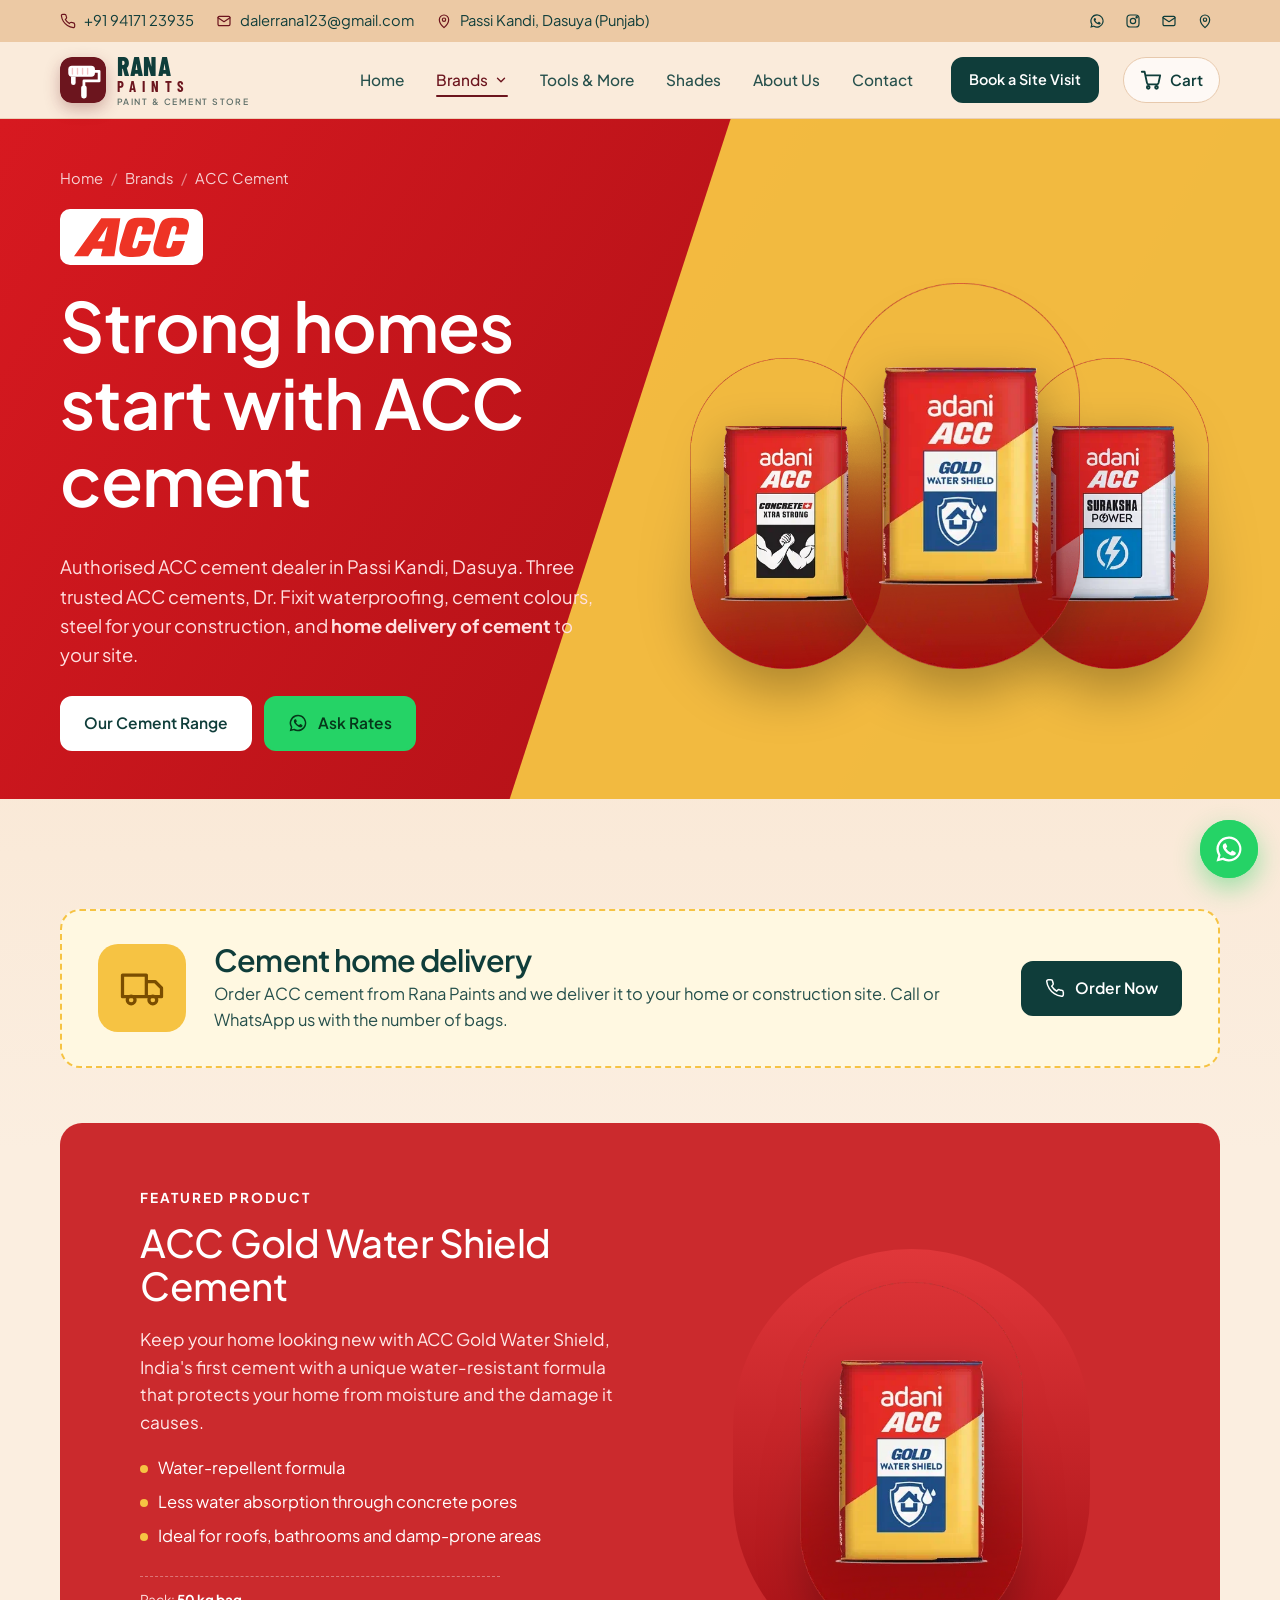
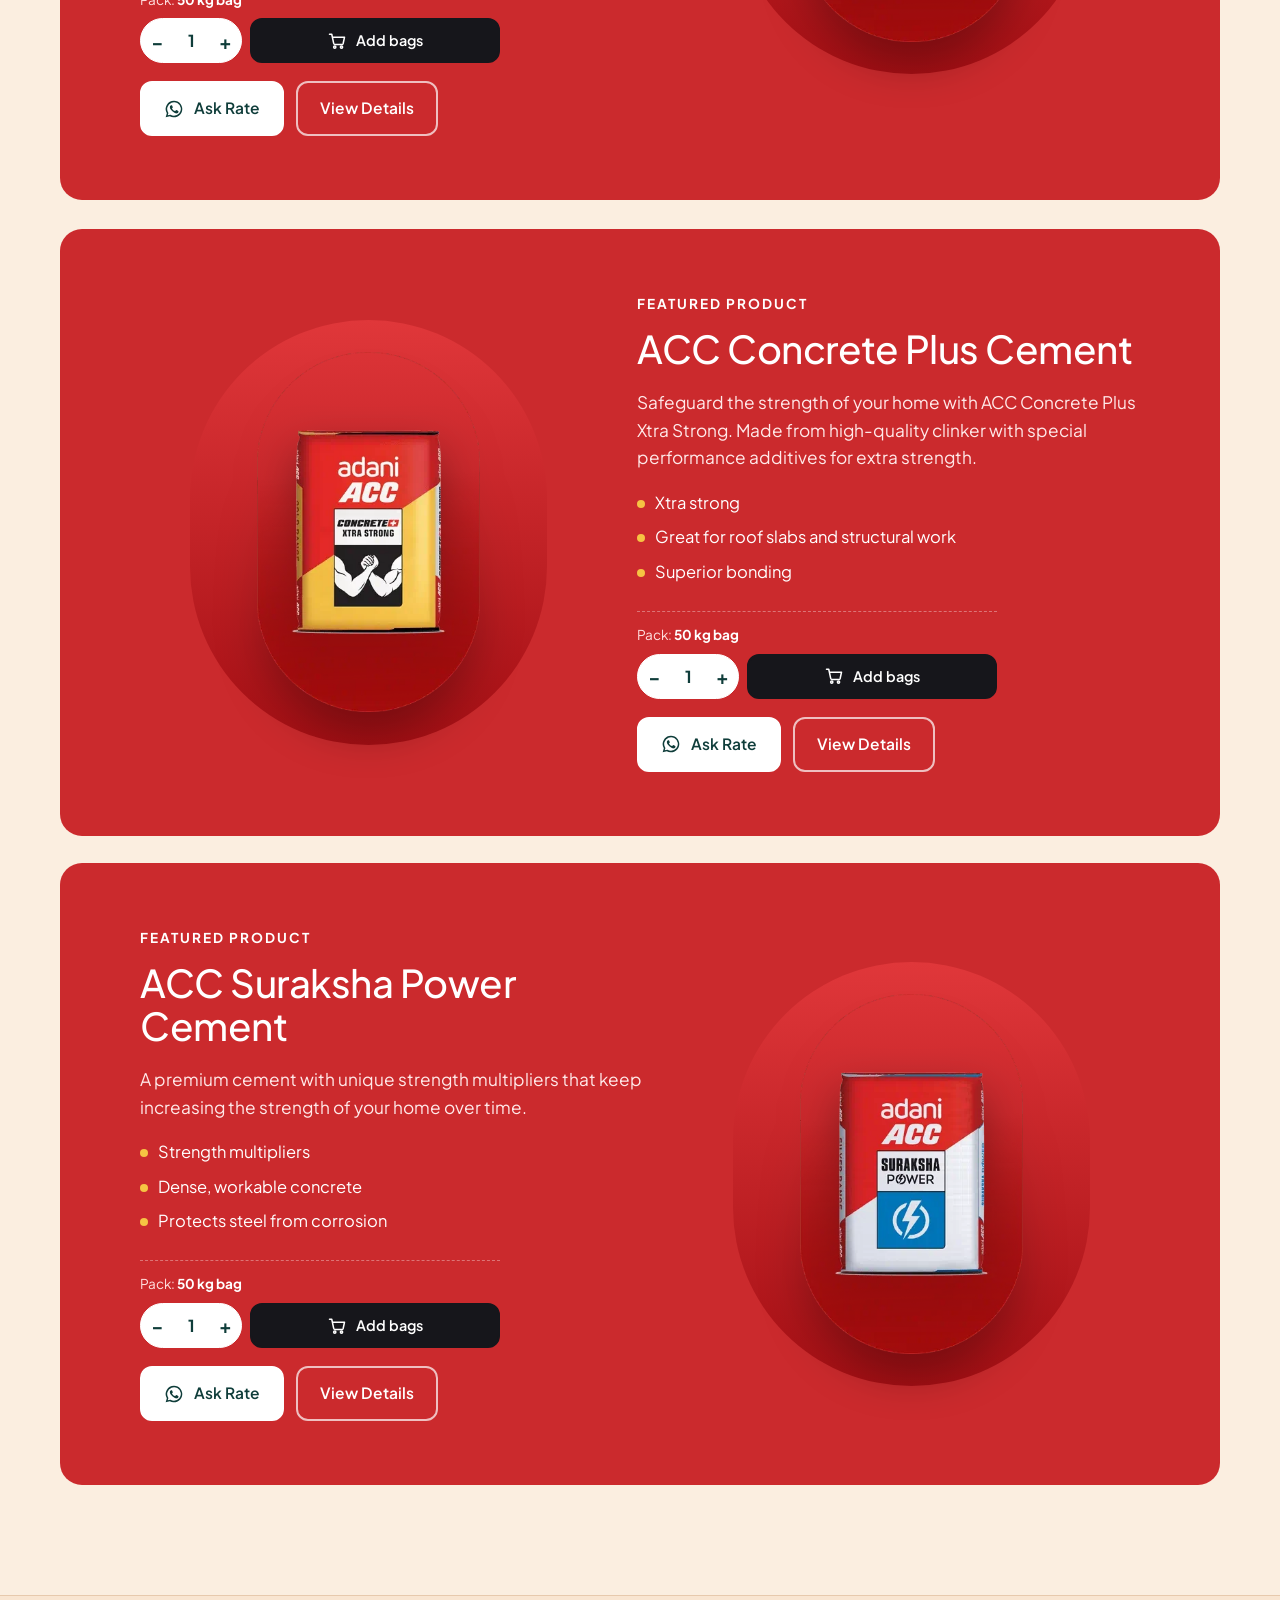
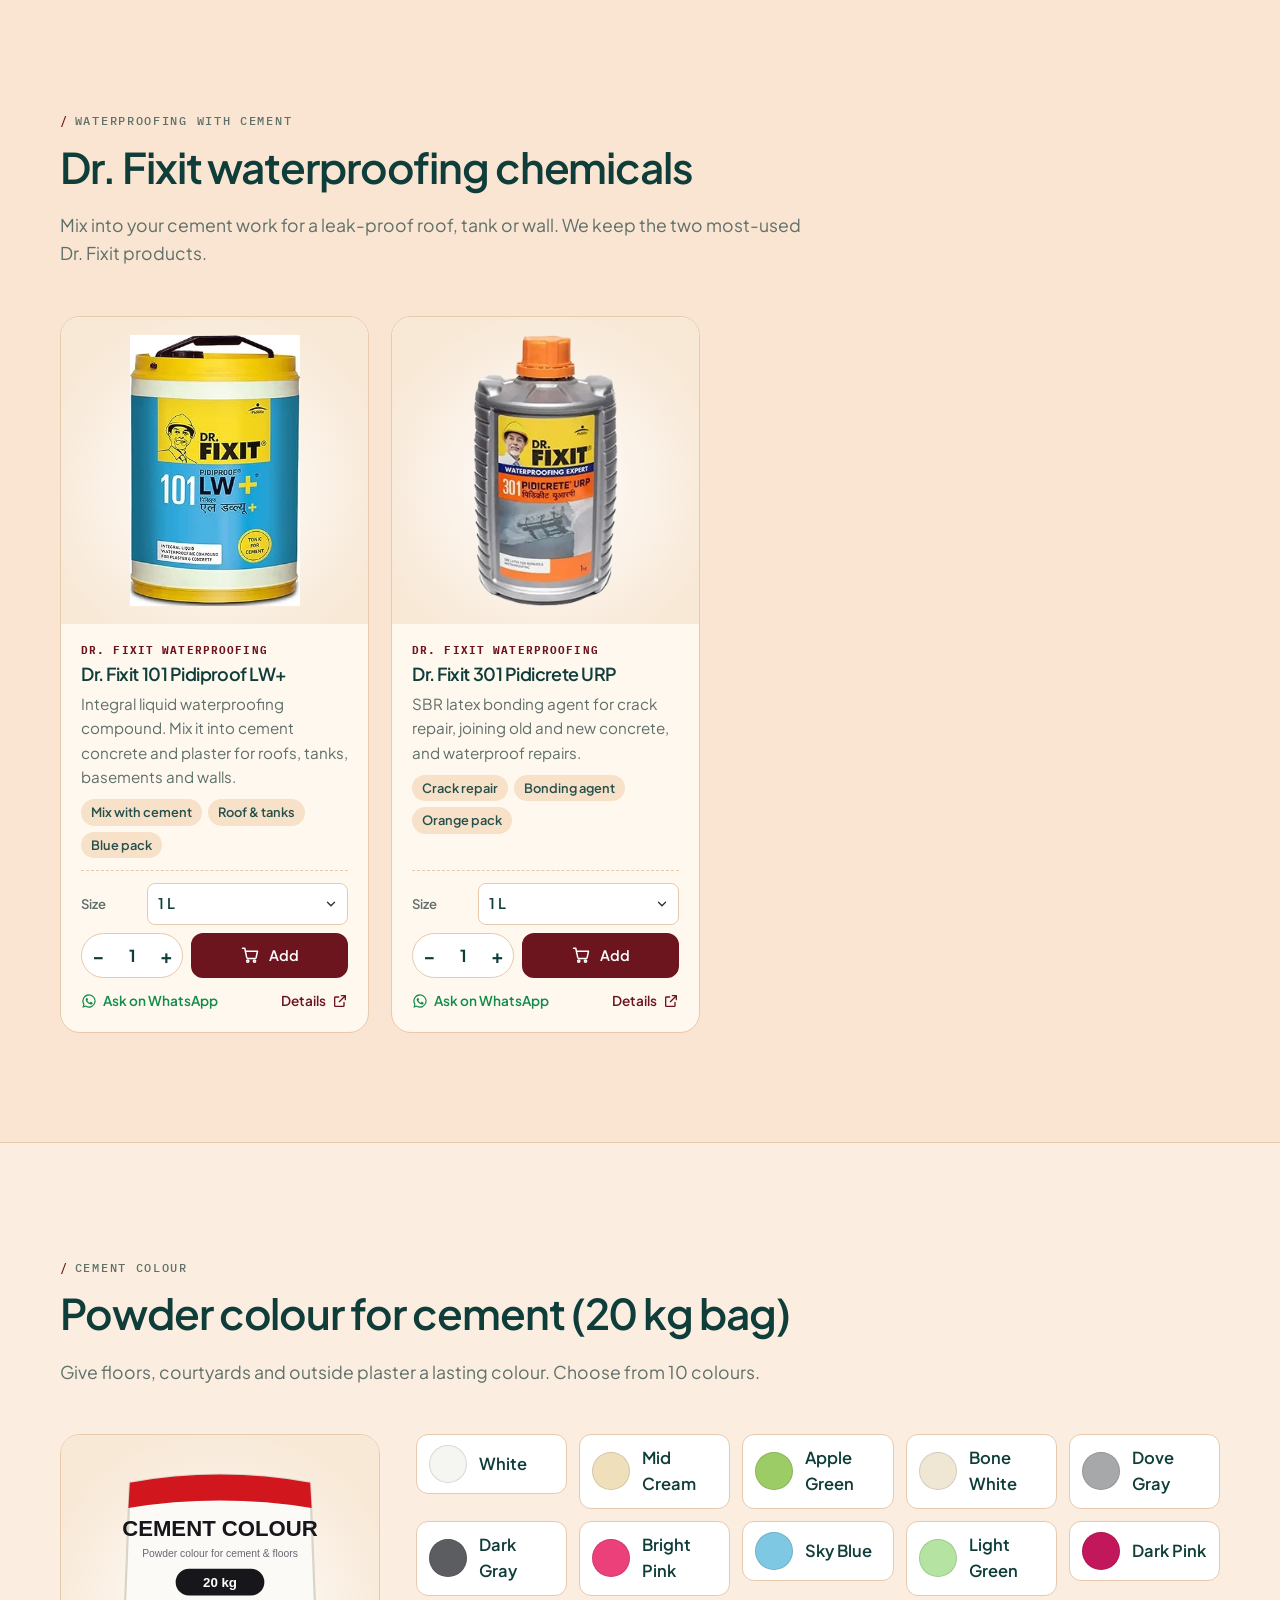
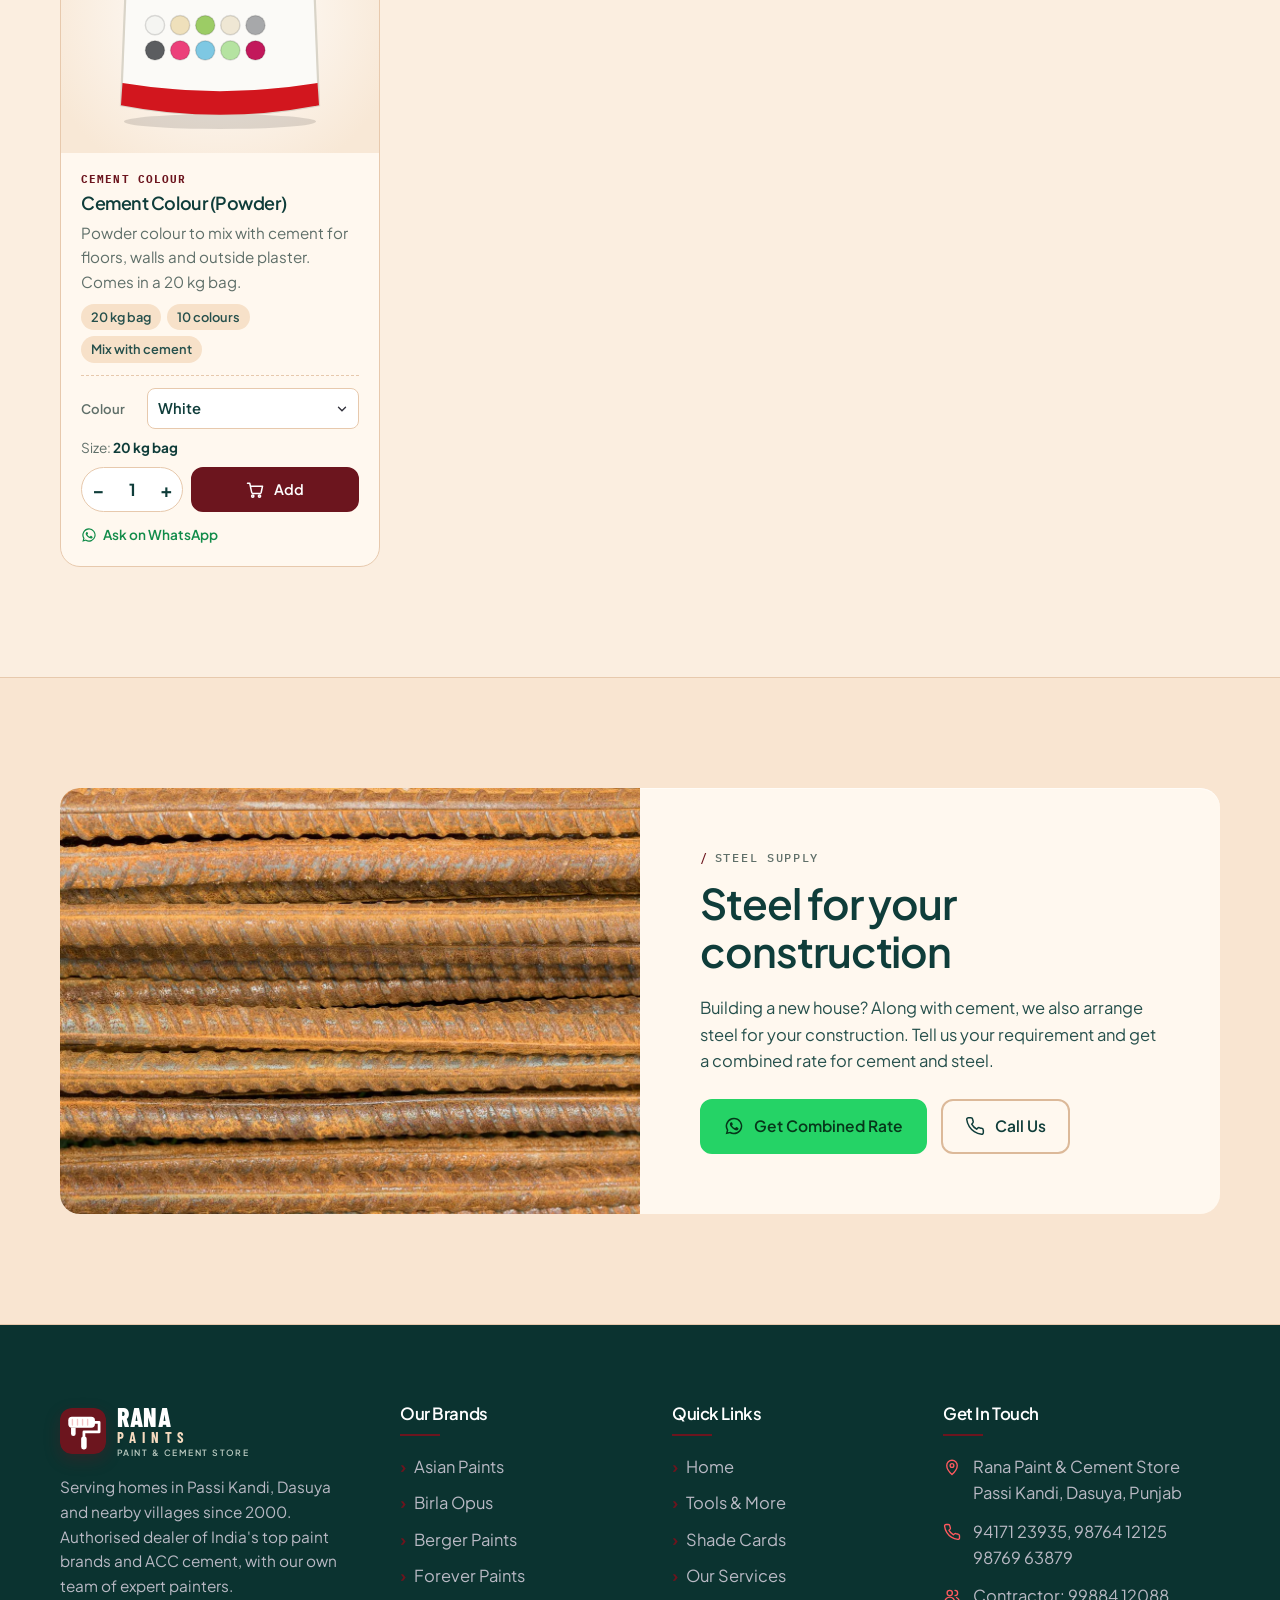
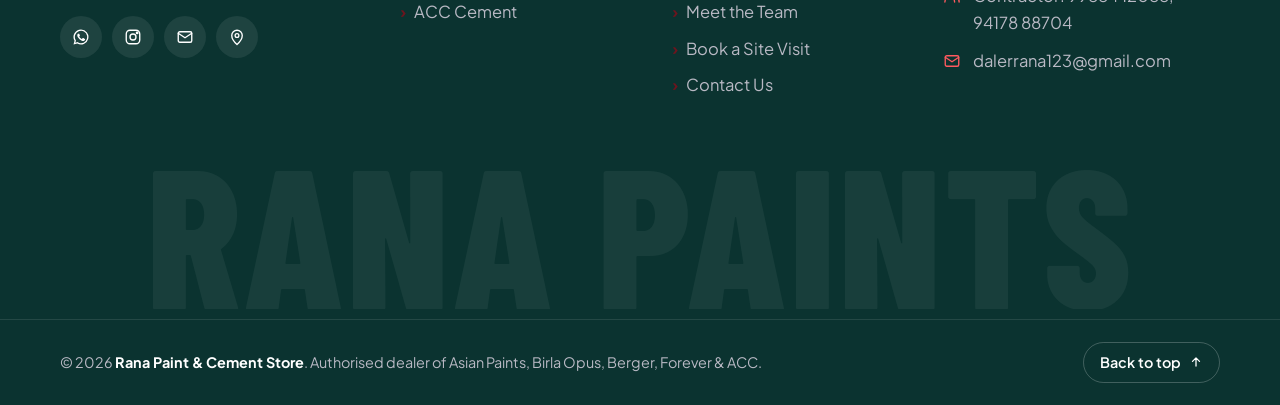
==== commit 801fbf68: "Recolour to bordo / green / cream palette; keep hero photo visible on mobile Co-Authored-By: Claude " ====
--- a/acc-cement.html
+++ b/acc-cement.html
@@ -5,7 +5,7 @@
 <meta name="viewport" content="width=device-width, initial-scale=1">
 <title>ACC Cement Dealer in Dasuya | Rana Paints</title>
 <meta name="description" content="ACC Gold Water Shield, ACC Concrete Plus and ACC Suraksha Power cement in Passi Kandi, Dasuya, with home delivery. Steel supply for construction.">
-<meta name="theme-color" content="#0d1b2a">
+<meta name="theme-color" content="#0f3d3a">
 <meta property="og:type" content="website">
 <meta property="og:title" content="ACC Cement Dealer in Dasuya | Rana Paints">
 <meta property="og:description" content="ACC Gold Water Shield, ACC Concrete Plus and ACC Suraksha Power cement in Passi Kandi, Dasuya, with home delivery. Steel supply for construction.">
@@ -15,7 +15,7 @@
 <link rel="preconnect" href="https://fonts.gstatic.com" crossorigin>
 <link href="https://fonts.googleapis.com/css2?family=Barlow+Condensed:wght@600;700;800&amp;family=Plus+Jakarta+Sans:wght@400;500;600;700&amp;family=IBM+Plex+Mono:wght@500&amp;display=swap" rel="stylesheet">
 <link rel="stylesheet" href="css/style.css?v=10">
-<link rel="stylesheet" href="css/theme.css?v=20">
+<link rel="stylesheet" href="css/theme.css?v=21">
 </head>
 <body class="page-acc">
 <a class="skip-link" href="#main">Skip to content</a>
@@ -36,7 +36,7 @@
 </div>
 <header class="header">
   <div class="container header__inner">
-    <a class="logo " href="index.html" aria-label="Rana Paints home"><svg class="logo__mark" viewBox="0 0 100 100" aria-hidden="true"><rect width="100" height="100" rx="24" fill="#1b263b"/><rect x="18" y="19" width="58" height="24" rx="8" fill="#fff"/><path d="M27 25v12M38 25v12M49 25v12M60 25v12" stroke="#f3c4c6" stroke-width="3" stroke-linecap="round"/><path d="M76 31h9v21H52v10" fill="none" stroke="#fff" stroke-width="6" stroke-linecap="round" stroke-linejoin="round"/><rect x="46" y="62" width="12" height="28" rx="5" fill="#fff"/><path d="M24 43v13a5 5 0 0 0 10 0V43z" fill="#fff"/></svg><span class="logo__text"><span class="logo__name">RANA</span><span class="logo__sub">PAINTS</span><span class="logo__tag">Paint &amp; Cement Store</span></span></a>
+    <a class="logo " href="index.html" aria-label="Rana Paints home"><svg class="logo__mark" viewBox="0 0 100 100" aria-hidden="true"><rect width="100" height="100" rx="24" fill="#6c151e"/><rect x="18" y="19" width="58" height="24" rx="8" fill="#fff"/><path d="M27 25v12M38 25v12M49 25v12M60 25v12" stroke="#f3c4c6" stroke-width="3" stroke-linecap="round"/><path d="M76 31h9v21H52v10" fill="none" stroke="#fff" stroke-width="6" stroke-linecap="round" stroke-linejoin="round"/><rect x="46" y="62" width="12" height="28" rx="5" fill="#fff"/><path d="M24 43v13a5 5 0 0 0 10 0V43z" fill="#fff"/></svg><span class="logo__text"><span class="logo__name">RANA</span><span class="logo__sub">PAINTS</span><span class="logo__tag">Paint &amp; Cement Store</span></span></a>
     <nav class="nav" id="site-nav" aria-label="Main">
       <ul class="nav__list">
         <li><a class="nav__link" href="index.html">Home</a></li>
@@ -273,7 +273,7 @@
 <footer class="footer">
   <div class="container footer__grid">
     <div>
-      <a class="logo " href="index.html" aria-label="Rana Paints home"><svg class="logo__mark" viewBox="0 0 100 100" aria-hidden="true"><rect width="100" height="100" rx="24" fill="#1b263b"/><rect x="18" y="19" width="58" height="24" rx="8" fill="#fff"/><path d="M27 25v12M38 25v12M49 25v12M60 25v12" stroke="#f3c4c6" stroke-width="3" stroke-linecap="round"/><path d="M76 31h9v21H52v10" fill="none" stroke="#fff" stroke-width="6" stroke-linecap="round" stroke-linejoin="round"/><rect x="46" y="62" width="12" height="28" rx="5" fill="#fff"/><path d="M24 43v13a5 5 0 0 0 10 0V43z" fill="#fff"/></svg><span class="logo__text"><span class="logo__name">RANA</span><span class="logo__sub">PAINTS</span><span class="logo__tag">Paint &amp; Cement Store</span></span></a>
+      <a class="logo " href="index.html" aria-label="Rana Paints home"><svg class="logo__mark" viewBox="0 0 100 100" aria-hidden="true"><rect width="100" height="100" rx="24" fill="#6c151e"/><rect x="18" y="19" width="58" height="24" rx="8" fill="#fff"/><path d="M27 25v12M38 25v12M49 25v12M60 25v12" stroke="#f3c4c6" stroke-width="3" stroke-linecap="round"/><path d="M76 31h9v21H52v10" fill="none" stroke="#fff" stroke-width="6" stroke-linecap="round" stroke-linejoin="round"/><rect x="46" y="62" width="12" height="28" rx="5" fill="#fff"/><path d="M24 43v13a5 5 0 0 0 10 0V43z" fill="#fff"/></svg><span class="logo__text"><span class="logo__name">RANA</span><span class="logo__sub">PAINTS</span><span class="logo__tag">Paint &amp; Cement Store</span></span></a>
       <p style="margin-top:18px">Serving homes in Passi Kandi, Dasuya and nearby villages since 2000. Authorised dealer of India's top paint brands and ACC cement, with our own team of expert painters.</p>
       <div class="footer__social">
         <a href="https://wa.me/919417123935?text=Namaste%20Rana%20Paints%21" target="_blank" rel="noopener" aria-label="WhatsApp"><svg viewBox="0 0 24 24" fill="currentColor" aria-hidden="true"><path d="M12 2a10 10 0 0 0-8.6 15.1L2 22l5-1.3A10 10 0 1 0 12 2zm0 18.2a8.2 8.2 0 0 1-4.2-1.2l-.3-.2-3 .8.8-2.9-.2-.3A8.2 8.2 0 1 1 12 20.2z"/><path d="M16.6 14.1c-.3-.1-1.5-.7-1.7-.8-.2-.1-.4-.1-.6.1l-.8 1c-.1.2-.3.2-.5.1a6.7 6.7 0 0 1-3.3-2.9c-.3-.4.2-.4.8-1.4.1-.2 0-.3 0-.5l-.8-1.8c-.2-.5-.4-.4-.6-.4h-.5a1 1 0 0 0-.7.3 2.9 2.9 0 0 0-.9 2.2 5 5 0 0 0 1.1 2.7 11.5 11.5 0 0 0 4.4 3.9c1.6.7 2.3.8 3.1.6.5-.1 1.5-.6 1.7-1.2.2-.6.2-1.1.1-1.2l-.8-.3z"/></svg></a>
--- a/css/theme.css
+++ b/css/theme.css
@@ -5,21 +5,20 @@
    ========================================================= */
 
 :root {
-  --red: #415a77;
-  --red-dark: #1b263b;
-  --red-soft: #e3e8e4;
-  --ink: #0d1b2a;
-  --ink-2: #1b263b;
-  --muted: #4d5f74;
-  --line: #ddd2b4;
-  --bg: #f4f1de;
-  --bg-soft: #ece7cf;
-  --card: #fbf9ee;
-  --peach: #d4c4a8;
-  --navy: #1b263b;
-  --slate: #415a77;
-  --sage: #778d7a;
-  --sand: #d4c4a8;
+  --red: #6c151e;
+  --red-dark: #4a0f15;
+  --red-soft: #f3dccd;
+  --ink: #0f3d3a;
+  --ink-2: #26504c;
+  --muted: #5f6f69;
+  --line: #e7c9ad;
+  --bg: #fbeee0;
+  --bg-soft: #f7e1c9;
+  --card: #fff8ef;
+  --peach: #f5dabf;
+  --bordo: #6c151e;
+  --green: #0f3d3a;
+  --cream: #f5dabf;
 
   --font-head: "Plus Jakarta Sans", "Segoe UI", system-ui, sans-serif;
   --font-body: "Plus Jakarta Sans", "Segoe UI", system-ui, sans-serif;
@@ -27,8 +26,8 @@
   --font-mono: "IBM Plex Mono", ui-monospace, Consolas, monospace;
 
   --radius: 20px;
-  --shadow: 0 12px 36px rgba(13, 27, 42, .08);
-  --shadow-lg: 0 28px 70px rgba(13, 27, 42, .14);
+  --shadow: 0 12px 36px rgba(15, 61, 58, .08);
+  --shadow-lg: 0 28px 70px rgba(15, 61, 58, .14);
   --ease: cubic-bezier(.22, 1, .36, 1);
 
   --accent: var(--red);
@@ -40,7 +39,7 @@
   font-size: 16.5px;
   color: var(--ink-2);
   background:
-    linear-gradient(180deg, #d9ccb0 0, #ebe5cb 560px, rgba(244, 241, 222, 0) 1150px) no-repeat,
+    linear-gradient(180deg, #f5dabf 0, #f9e6d2 560px, rgba(251, 238, 224, 0) 1150px) no-repeat,
     var(--bg);
 }
 
@@ -56,7 +55,7 @@
 .section-head--center .eyebrow::after { display: none; }
 .split--red .eyebrow, .quote .eyebrow { color: inherit; }
 .section { padding: 110px 0; }
-.section--soft { background: rgba(119, 141, 122, .14); border-top: 1px solid var(--line); border-bottom: 1px solid var(--line); }
+.section--soft { background: rgba(245, 218, 191, .45); border-top: 1px solid var(--line); border-bottom: 1px solid var(--line); }
 
 /* ---------- buttons ---------- */
 .btn {
@@ -65,8 +64,8 @@
   text-transform: none; letter-spacing: 0; padding: 13px 22px;
   transition: background .35s var(--ease), color .35s, transform .35s var(--ease), box-shadow .35s, border-color .35s;
 }
-.btn:hover { background: #1b263b; border-color: #1b263b; box-shadow: 0 14px 30px rgba(13, 27, 42, .22); }
-.btn--outline { background: transparent; color: var(--ink); border-color: #c4b794; }
+.btn:hover { background: #0a2a28; border-color: #0a2a28; box-shadow: 0 14px 30px rgba(15, 61, 58, .22); }
+.btn--outline { background: transparent; color: var(--ink); border-color: #dcb999; }
 .btn--outline:hover { background: var(--ink); border-color: var(--ink); color: #fff; }
 .btn--white { background: #fff; border-color: #fff; color: var(--ink); }
 .btn--white:hover { background: var(--ink); border-color: var(--ink); color: #fff; }
@@ -76,19 +75,19 @@
 .btn--arrow { padding: 7px 7px 7px 20px; gap: 14px; }
 .btn__arrow { display: grid; place-items: center; width: 36px; height: 36px; border-radius: 9px; background: var(--red); color: #fff; transition: transform .45s var(--ease), background .3s; }
 .btn__arrow svg { width: 18px; height: 18px; }
-.btn--arrow:hover .btn__arrow { transform: translateX(4px); background: #5b7696; }
+.btn--arrow:hover .btn__arrow { transform: translateX(4px); background: #8b2a35; }
 .btn--sm { padding: 9px 16px; font-size: .9rem; }
 .btn--cart { background: var(--red); border-color: var(--red); }
 .btn--cart:hover { background: var(--red-dark); border-color: var(--red-dark); }
 .link-arrow { color: var(--red); }
 
 /* ---------- top bar + header ---------- */
-.topbar { background: #d4c4a8; color: #0d1b2a; }
+.topbar { background: #ecc9a4; color: #0f3d3a; }
 .topbar__info a:hover { color: var(--ink); }
 .topbar__info svg { color: var(--red); }
 .topbar__social a:hover { background: var(--red); color: #fff; }
-.header { background: rgba(244, 241, 222, .82); backdrop-filter: blur(14px); -webkit-backdrop-filter: blur(14px); border-bottom: 1px solid rgba(221, 210, 180, .8); }
-.header.is-scrolled { box-shadow: 0 10px 30px rgba(13, 27, 42, .08); }
+.header { background: rgba(251, 238, 224, .85); backdrop-filter: blur(14px); -webkit-backdrop-filter: blur(14px); border-bottom: 1px solid rgba(231, 201, 173, .8); }
+.header.is-scrolled { box-shadow: 0 10px 30px rgba(15, 61, 58, .08); }
 .nav__link { font-family: var(--font-body); font-size: .96rem; font-weight: 500; color: var(--ink-2); letter-spacing: 0; }
 .nav__link::after { height: 2px; bottom: 5px; }
 .dropdown { background: var(--card); border-color: var(--line); border-radius: 18px; }
@@ -100,19 +99,19 @@
 
 /* logo: Roller Badge */
 .logo { gap: 11px; }
-.logo__mark { width: 46px; height: 46px; border-radius: 12px; box-shadow: 0 6px 16px rgba(27, 38, 59, .3); }
+.logo__mark { width: 46px; height: 46px; border-radius: 12px; box-shadow: 0 6px 16px rgba(108, 21, 30, .3); }
 .logo__text { display: grid; line-height: 1; }
 .logo__name { font-family: var(--font-logo); font-weight: 800; font-size: 1.62rem; letter-spacing: .02em; color: var(--ink); line-height: .9; }
 .logo__sub { font-family: var(--font-logo); font-weight: 700; font-size: .92rem; letter-spacing: .4em; color: var(--red); line-height: 1.05; margin-top: 2px; }
 .logo__tag { font-family: var(--font-body); font-size: .54rem; font-weight: 600; letter-spacing: .17em; color: var(--muted); margin-top: 3px; }
 .footer .logo__name { color: #fff; }
-.footer .logo__sub { color: #d4c4a8; }
-.footer .logo__tag { color: #a9b4a8; }
+.footer .logo__sub { color: #f5dabf; }
+.footer .logo__tag { color: #b9c9c0; }
 
 /* ---------- HERO (home) ---------- */
-.hero { background: #ece6cd; color: var(--ink); min-height: 0; display: block; overflow: clip; }
+.hero { background: #f9e4cf; color: var(--ink); min-height: 0; display: block; overflow: clip; }
 /* photo poore hero ke background mein; left pe cream parda taaki text saaf padhe, right pe photo clear */
-.hero::after { content: ""; position: absolute; inset: 0; z-index: 1; pointer-events: none; background: linear-gradient(90deg, rgba(236,230,205,.97) 0%, rgba(236,230,205,.9) 24%, rgba(236,230,205,.5) 44%, rgba(236,230,205,0) 70%), linear-gradient(0deg, #ece6cd 0%, rgba(236,230,205,0) 22%); }
+.hero::after { content: ""; position: absolute; inset: 0; z-index: 1; pointer-events: none; background: linear-gradient(90deg, rgba(249,228,207,.97) 0%, rgba(249,228,207,.9) 24%, rgba(249,228,207,.5) 44%, rgba(249,228,207,0) 70%), linear-gradient(0deg, #f9e4cf 0%, rgba(249,228,207,0) 22%); }
 .hero__slide img { object-position: 70% center; }
 .hero__inner { grid-template-columns: 1.05fr .95fr; gap: 64px; align-items: center; padding-top: 56px; padding-bottom: 96px; }
 .hero h1 { color: var(--ink); margin-bottom: 20px; text-shadow: none; }
@@ -142,10 +141,10 @@
 @keyframes floaty { 0%, 100% { transform: translateY(0); } 50% { transform: translateY(-10px); } }
 
 /* slider control: chalta hua pill */
-.hero__dots { left: 50%; bottom: -24px; transform: translateX(-50%); gap: 12px; padding: 10px 16px; background: #fff; border: 1px solid var(--line); box-shadow: 0 14px 34px rgba(13, 27, 42, .16); transition: transform .45s var(--ease), box-shadow .45s; z-index: 3; }
-.hero__dots:hover { transform: translateX(-50%) translateY(-4px); box-shadow: 0 20px 44px rgba(13, 27, 42, .22); }
-.hero__dots button:not(.hero__arrow) { position: relative; overflow: hidden; width: 9px; height: 9px; background: #cfc4a4; transition: width .6s var(--ease), background .4s; }
-.hero__dots button:not(.hero__arrow).is-active { width: 40px; background: #e1d9bc; }
+.hero__dots { left: 50%; bottom: -24px; transform: translateX(-50%); gap: 12px; padding: 10px 16px; background: #fff; border: 1px solid var(--line); box-shadow: 0 14px 34px rgba(15, 61, 58, .16); transition: transform .45s var(--ease), box-shadow .45s; z-index: 3; }
+.hero__dots:hover { transform: translateX(-50%) translateY(-4px); box-shadow: 0 20px 44px rgba(15, 61, 58, .22); }
+.hero__dots button:not(.hero__arrow) { position: relative; overflow: hidden; width: 9px; height: 9px; background: #e6c6a6; transition: width .6s var(--ease), background .4s; }
+.hero__dots button:not(.hero__arrow).is-active { width: 40px; background: #f0d6bb; }
 .hero__dots button:not(.hero__arrow).is-active::after { content: ""; position: absolute; inset: 0; border-radius: inherit; background: var(--red); transform-origin: left center; animation: dotfill 6.5s linear forwards; }
 .hero__visual:hover .hero__dots .is-active::after, .hero__dots:focus-within .is-active::after { animation-play-state: paused; }
 @keyframes dotfill { from { transform: scaleX(0); } to { transform: scaleX(1); } }
@@ -173,7 +172,7 @@
 }
 .product, .service, .member, .machine, .brand-card, .shadecard { transition: transform .6s var(--ease), box-shadow .6s var(--ease), background .45s, color .45s; }
 .product:hover, .member:hover, .machine:hover, .brand-card:hover, .shadecard:hover { transform: translateY(-6px); box-shadow: var(--shadow-lg); }
-.product__img { background: radial-gradient(circle at 50% 55%, #fff 0%, #efe9d2 78%); }
+.product__img { background: radial-gradient(circle at 50% 55%, #fff 0%, #f8e8d6 78%); }
 .chips li { background: var(--bg-soft); }
 .product__cat { font-family: var(--font-mono); font-size: .7rem; letter-spacing: .1em; color: var(--red); }
 .product__body h3, .member__body h3 { font-size: 1.12rem; }
@@ -182,7 +181,7 @@
 /* services: hover pe card red ho jaata hai (Mist jaisa) */
 .service { padding: 34px 28px; }
 .service::after { display: none; }
-.service:hover { background: var(--red); color: #fff; transform: translateY(-6px); box-shadow: 0 26px 60px rgba(27, 38, 59, .3); }
+.service:hover { background: var(--red); color: #fff; transform: translateY(-6px); box-shadow: 0 26px 60px rgba(108, 21, 30, .3); }
 .service:hover h3, .service:hover p { color: #fff; }
 .service__icon { border-radius: 14px; transition: background .45s, color .45s, transform .6s var(--ease); }
 .service:hover .service__icon { background: rgba(255,255,255,.18); color: #fff; transform: rotate(-6deg) scale(1.06); }
@@ -199,7 +198,7 @@
 .how { display: grid; grid-template-columns: .9fr 1.1fr; gap: 72px; align-items: center; }
 .how__media { position: relative; }
 .how__media img { width: 100%; aspect-ratio: 4 / 5; object-fit: cover; border-radius: 26px; }
-.how__note { position: absolute; left: 22px; bottom: 22px; display: grid; gap: 2px; padding: 14px 18px; background: rgba(251,249,238,.92); border-radius: 14px; box-shadow: var(--shadow); }
+.how__note { position: absolute; left: 22px; bottom: 22px; display: grid; gap: 2px; padding: 14px 18px; background: rgba(255,248,239,.92); border-radius: 14px; box-shadow: var(--shadow); }
 .how__note strong { color: var(--ink); }
 .how__note span { color: var(--muted); font-size: .88rem; }
 .steps { margin: 0; padding: 0; list-style: none; border-top: 1px solid var(--line); }
@@ -230,10 +229,10 @@
 .machine__dots span { border: 2px solid #fff; }
 
 /* site visit / quote: shaant leaf-shadow background */
-.quote { background: #e7e0c4; color: var(--ink); isolation: isolate; }
+.quote { background: #f1d3b3; color: var(--ink); isolation: isolate; }
 /* peeche ki photo baadal ki tarah dheere hilti aur ghoomti rehti hai */
 .quote::before { content: ""; display: block; position: absolute; top: -26%; right: -26%; bottom: -26%; left: -26%; width: auto; height: auto; border: 0; border-radius: 0; z-index: -2; background: url("../images/stock/leaf-shadow-2.webp") center / cover no-repeat; animation: cloudDrift 16s ease-in-out infinite alternate; will-change: transform; }
-.quote::after { content: ""; position: absolute; inset: 0; z-index: -1; background: linear-gradient(90deg, rgba(231,224,196,.95) 0%, rgba(231,224,196,.82) 48%, rgba(231,224,196,.35) 100%); }
+.quote::after { content: ""; position: absolute; inset: 0; z-index: -1; background: linear-gradient(90deg, rgba(241,211,179,.95) 0%, rgba(241,211,179,.82) 48%, rgba(241,211,179,.35) 100%); }
 @keyframes cloudDrift {
   0%   { transform: translate3d(-7%, -5%, 0) rotate(-6deg) scale(1); }
   33%  { transform: translate3d(5%, 6%, 0) rotate(3deg) scale(1.12); }
@@ -243,14 +242,14 @@
 @media (prefers-reduced-motion: reduce) { .quote::before { animation: none; } }
 .quote h2 { color: var(--ink); }
 .quote__lead { color: var(--ink-2); }
-.quote__contact { background: rgba(251,249,238,.82); color: var(--ink); backdrop-filter: blur(6px); }
+.quote__contact { background: rgba(255,248,239,.82); color: var(--ink); backdrop-filter: blur(6px); }
 .quote__contact a { color: var(--ink); }
 .quote__contact span { color: var(--muted) !important; }
 .quote__contact img { border-color: #fff; }
 
 /* CTA band */
-.cta { background: linear-gradient(rgba(13,27,42,.92), rgba(13,27,42,.92)), url("../images/stock/leaf-shadow-3.webp") center / cover; border-radius: 26px; }
-.cta::after { background: radial-gradient(circle, rgba(65, 90, 119,.45), transparent 70%); }
+.cta { background: linear-gradient(rgba(15,61,58,.92), rgba(15,61,58,.92)), url("../images/stock/leaf-shadow-3.webp") center / cover; border-radius: 26px; }
+.cta::after { background: radial-gradient(circle, rgba(108, 21, 30,.45), transparent 70%); }
 
 /* cement split, contact, map */
 .split__body { padding: 60px; }
@@ -258,7 +257,7 @@
 .map { border-radius: 24px; border-color: var(--line); }
 
 /* simple page heroes (shades, tools) */
-.phero { background: linear-gradient(100deg, rgba(212,196,168,.96) 0%, rgba(236,230,208,.82) 55%, rgba(236,230,208,.4) 100%), url("../images/stock/leaf-shadow-1.webp") center / cover; color: var(--ink); }
+.phero { background: linear-gradient(100deg, rgba(245,218,191,.96) 0%, rgba(251,238,224,.82) 55%, rgba(251,238,224,.4) 100%), url("../images/stock/leaf-shadow-1.webp") center / cover; color: var(--ink); }
 .phero::after { display: none; }
 .phero h1 { color: var(--ink); }
 .phero p { color: var(--ink-2); }
@@ -268,12 +267,12 @@
 .tool-tiles a:hover { background: var(--red); border-color: var(--red); color: #fff; }
 
 /* brand page photo hero: warm instead of black */
-.bhero::after { background: linear-gradient(90deg, rgba(13,27,42,.82) 0%, rgba(13,27,42,.5) 50%, rgba(13,27,42,.12) 100%); }
-.subnav { background: rgba(244,241,222,.92); backdrop-filter: blur(10px); border-color: var(--line); }
+.bhero::after { background: linear-gradient(90deg, rgba(15,61,58,.82) 0%, rgba(15,61,58,.5) 50%, rgba(15,61,58,.12) 100%); }
+.subnav { background: rgba(251,238,224,.92); backdrop-filter: blur(10px); border-color: var(--line); }
 .subnav__list a, .filters button, .brandtabs button { border-color: var(--line); background: rgba(255,255,255,.6); }
 
 /* ---------- footer ---------- */
-.footer { background: #0d1b2a; }
+.footer { background: #0b3330; }
 .footer::before { display: none; }
 .footer h4 { font-family: var(--font-body); font-size: 1.05rem; font-weight: 600; }
 .footer h4::after { height: 2px; }
@@ -295,8 +294,8 @@
 /* ---------- responsive ---------- */
 @media (max-width: 1024px) {
   .hero__inner { grid-template-columns: 1fr; gap: 56px; padding-top: 36px; }
-  .hero__visual { min-height: 150px; }
-  .hero::after { background: linear-gradient(180deg, rgba(236,230,205,.93) 0%, rgba(236,230,205,.8) 55%, rgba(236,230,205,.3) 100%); }
+  .hero__visual { min-height: 300px; }
+  .hero::after { background: linear-gradient(180deg, rgba(249,228,207,.96) 0, rgba(249,228,207,.92) calc(100% - 400px), rgba(249,228,207,0) calc(100% - 290px)), linear-gradient(0deg, #f9e4cf 0%, rgba(249,228,207,0) 12%); }
   .hero__float { left: 14px; bottom: 54px; }
   .how, .faq { grid-template-columns: 1fr; gap: 44px; }
   .faq .section-head { position: static; }
@@ -322,12 +321,12 @@
 }
 
 /* brand cards: shaant warm rang */
-.brand-card__top { background: radial-gradient(circle at 70% 20%, rgba(255,255,255,.7), transparent 60%), var(--c, #ece5cc); }
+.brand-card__top { background: radial-gradient(circle at 70% 20%, rgba(255,255,255,.7), transparent 60%), var(--c, #f6e4cf); }
 
 /* mobile: header pe blur nahi (warna slide-out menu header ke andar phans jaata hai) */
 @media (max-width: 1024px) {
-  .header { backdrop-filter: none; -webkit-backdrop-filter: none; background: #f4f1de; }
-  .nav { background: #f8f5e6; }
+  .header { backdrop-filter: none; -webkit-backdrop-filter: none; background: #fbeee0; }
+  .nav { background: #fdf3e8; }
 }
 
 /* =========================================================
@@ -346,7 +345,7 @@
 .book__front { display: flex; flex-direction: column; padding: 34px 28px 28px; background: var(--card); border: 1px solid var(--line); cursor: pointer; outline-offset: 3px; transition: background .5s var(--ease), color .5s, box-shadow .6s var(--ease); }
 .book__front h3 { transition: color .4s; }
 .book__front p { margin: 0 0 18px; color: var(--muted); transition: color .4s; }
-.book__front:hover { background: var(--red); box-shadow: 0 26px 60px rgba(27, 38, 59, .3); }
+.book__front:hover { background: var(--red); box-shadow: 0 26px 60px rgba(108, 21, 30, .3); }
 .book__front:hover h3, .book__front:hover p { color: #fff; }
 .book__front:hover .service__icon { background: rgba(255,255,255,.18); color: #fff; transform: rotate(-6deg) scale(1.06); }
 .book__front:focus-visible { outline: 3px solid var(--red); }
@@ -356,11 +355,11 @@
 .book__front:hover .book__hint { color: #fff; }
 .book__front:hover .book__hint span { background: rgba(255,255,255,.2); transform: translateX(4px); }
 
-.book__back { transform: rotateY(180deg); display: grid; place-content: center; text-align: center; background: linear-gradient(135deg, #415a77, #1b263b); color: rgba(255,255,255,.9); font-family: var(--font-logo); font-weight: 800; line-height: .95; box-shadow: inset 0 0 0 10px rgba(255,255,255,.08); }
+.book__back { transform: rotateY(180deg); display: grid; place-content: center; text-align: center; background: linear-gradient(135deg, #8b2a35, #4a0f15); color: rgba(255,255,255,.9); font-family: var(--font-logo); font-weight: 800; line-height: .95; box-shadow: inset 0 0 0 10px rgba(255,255,255,.08); }
 .book__back span:first-child { font-size: 3.4rem; letter-spacing: .04em; }
 .book__back span:last-child { font-size: 1.5rem; letter-spacing: .5em; margin-right: -.5em; opacity: .8; }
 
-.book__page { grid-area: 1 / 1; border-radius: var(--radius); border: 1px solid var(--line); background: linear-gradient(135deg, #fbf9ee, #ebe5cb); box-shadow: inset calc(var(--dir) * -20px) 0 26px -20px rgba(13, 27, 42, .28), var(--shadow); padding: 26px 26px 24px; }
+.book__page { grid-area: 1 / 1; border-radius: var(--radius); border: 1px solid var(--line); background: linear-gradient(135deg, #fff8ef, #f5e0c8); box-shadow: inset calc(var(--dir) * -20px) 0 26px -20px rgba(15, 61, 58, .28), var(--shadow); padding: 26px 26px 24px; }
 .book__inner { height: 100%; display: flex; flex-direction: column; gap: 14px; visibility: hidden; transition: visibility 0s linear .9s; }
 .service.book.is-open .book__inner { visibility: visible; transition-delay: 0s; }
 .book__inner > * { opacity: 0; transform: translateY(14px); transition: opacity .5s var(--ease), transform .6s var(--ease); }
@@ -388,7 +387,7 @@
   .service.book .book__cover { transform-origin: 50% 0; }
   .service.book:not(.is-open):hover .book__cover { transform: rotateX(10deg); }
   .service.book.is-open .book__cover { transform: rotateX(128deg); }
-  .book__page { box-shadow: inset 0 20px 26px -20px rgba(13, 27, 42, .28), var(--shadow); }
+  .book__page { box-shadow: inset 0 20px 26px -20px rgba(15, 61, 58, .28), var(--shadow); }
   .book__back { transform: rotateX(180deg); }
 }
 
@@ -397,13 +396,13 @@
    ========================================================= */
 .marquee__row { gap: 64px; padding-right: 64px; }
 .marquee__row a { padding: 0 16px; border-radius: 16px; transition: transform .6s var(--ease), filter .4s, opacity .4s, background .4s, box-shadow .6s var(--ease); }
-.marquee__row a:hover { transform: scale(1.4); background: #fff; box-shadow: 0 16px 36px rgba(13, 27, 42, .18); position: relative; z-index: 2; }
+.marquee__row a:hover { transform: scale(1.4); background: #fff; box-shadow: 0 16px 36px rgba(15, 61, 58, .18); position: relative; z-index: 2; }
 
 /* =========================================================
    How we work: hover pe ghoom ke aana
    ========================================================= */
 .steps li { border-radius: 16px; transition: transform .7s var(--ease), background .5s, padding .5s var(--ease), box-shadow .5s; }
-.steps li:hover { transform: translateX(12px); background: linear-gradient(90deg, rgba(65, 90, 119, .08), rgba(65, 90, 119, 0) 80%); padding-left: 12px; }
+.steps li:hover { transform: translateX(12px); background: linear-gradient(90deg, rgba(108, 21, 30, .08), rgba(108, 21, 30, 0) 80%); padding-left: 12px; }
 .steps__n { display: inline-block; transition: transform .9s var(--ease), color .4s; }
 .steps li:hover .steps__n { transform: perspective(500px) rotateY(360deg) scale(1.3); }
 .steps h3 { transition: color .4s, transform .6s var(--ease); }
@@ -440,14 +439,14 @@
 
 /* upar ka "stage" */
 .brand-card__stage { position: relative; height: 230px; transform-style: preserve-3d; }
-.brand-card__bg { position: absolute; inset: 0; border-radius: 23px 23px 0 0; overflow: hidden; background: radial-gradient(circle at 72% 12%, rgba(255,255,255,.75), transparent 58%), var(--c, #ece5cc); }
+.brand-card__bg { position: absolute; inset: 0; border-radius: 23px 23px 0 0; overflow: hidden; background: radial-gradient(circle at 72% 12%, rgba(255,255,255,.75), transparent 58%), var(--c, #f6e4cf); }
 .brand-card__bg::before { content: ""; position: absolute; inset: 0; opacity: 0; transition: opacity .6s var(--ease); background: radial-gradient(circle at var(--mx, 50%) var(--my, 50%), color-mix(in srgb, var(--brand) 30%, transparent), transparent 62%); }
 .brand-card__bg::after { content: ""; position: absolute; top: -20%; bottom: -20%; width: 55%; left: -70%; background: linear-gradient(105deg, transparent 20%, rgba(255,255,255,.78) 50%, transparent 80%); transform: skewX(-12deg); opacity: 0; }
 
-.brand-card__ground { position: absolute; left: 50%; bottom: 20px; width: 58%; height: 22px; margin-left: -29%; border-radius: 50%; background: radial-gradient(ellipse, rgba(13, 27, 42, .32), transparent 70%); transition: transform .8s var(--ease), opacity .8s; }
+.brand-card__ground { position: absolute; left: 50%; bottom: 20px; width: 58%; height: 22px; margin-left: -29%; border-radius: 50%; background: radial-gradient(ellipse, rgba(15, 61, 58, .32), transparent 70%); transition: transform .8s var(--ease), opacity .8s; }
 
 .brand-card__img { position: absolute; inset: 0; display: flex; align-items: flex-end; justify-content: center; gap: 0; padding-bottom: 26px; pointer-events: none; transform-style: preserve-3d; }
-.brand-card__img img { position: relative; height: 170px; width: auto; max-width: 46%; object-fit: contain; filter: drop-shadow(0 14px 16px rgba(13, 27, 42, .22)); transition: transform .9s var(--ease), filter .9s var(--ease); }
+.brand-card__img img { position: relative; height: 170px; width: auto; max-width: 46%; object-fit: contain; filter: drop-shadow(0 14px 16px rgba(15, 61, 58, .22)); transition: transform .9s var(--ease), filter .9s var(--ease); }
 .brand-card__img .p-back { height: 132px; margin-right: -20px; transform: translateZ(10px) rotate(-5deg); }
 .brand-card__img .p-front { transform: translateZ(28px); }
 .brand-card__img .p-mid { height: 150px; margin-right: -16px; transform: translateZ(18px) rotate(4deg); }
@@ -460,11 +459,11 @@
 .brand-card__body .link-arrow svg { transition: transform .6s var(--ease); }
 
 @media (hover: hover) and (pointer: fine) {
-  .brand-card:hover .brand-card__in { border-color: color-mix(in srgb, var(--brand) 38%, var(--line)); box-shadow: 0 40px 80px color-mix(in srgb, var(--brand) 26%, transparent), 0 8px 20px rgba(13, 27, 42, .08); }
+  .brand-card:hover .brand-card__in { border-color: color-mix(in srgb, var(--brand) 38%, var(--line)); box-shadow: 0 40px 80px color-mix(in srgb, var(--brand) 26%, transparent), 0 8px 20px rgba(15, 61, 58, .08); }
   .brand-card:hover .brand-card__bg::before { opacity: 1; }
   .brand-card:hover .brand-card__bg::after { opacity: 1; animation: sheen 1.1s var(--ease) forwards; }
   .brand-card:hover .brand-card__ground { transform: scale(.62); opacity: .5; }
-  .brand-card:hover .brand-card__img .p-front { transform: translateZ(95px) translateY(-18px) scale(1.14); filter: drop-shadow(0 30px 26px rgba(13, 27, 42, .3)); }
+  .brand-card:hover .brand-card__img .p-front { transform: translateZ(95px) translateY(-18px) scale(1.14); filter: drop-shadow(0 30px 26px rgba(15, 61, 58, .3)); }
   .brand-card:hover .brand-card__img .p-back { transform: translateZ(55px) translate(-34px, -10px) rotate(-12deg) scale(1.06); }
   .brand-card:hover .brand-card__img .p-mid { transform: translateZ(70px) translate(-6px, -22px) rotate(2deg) scale(1.08); }
   .brand-card:hover .brand-card__logo, .brand-card:hover .brand-card__word { transform: translateX(8px); }
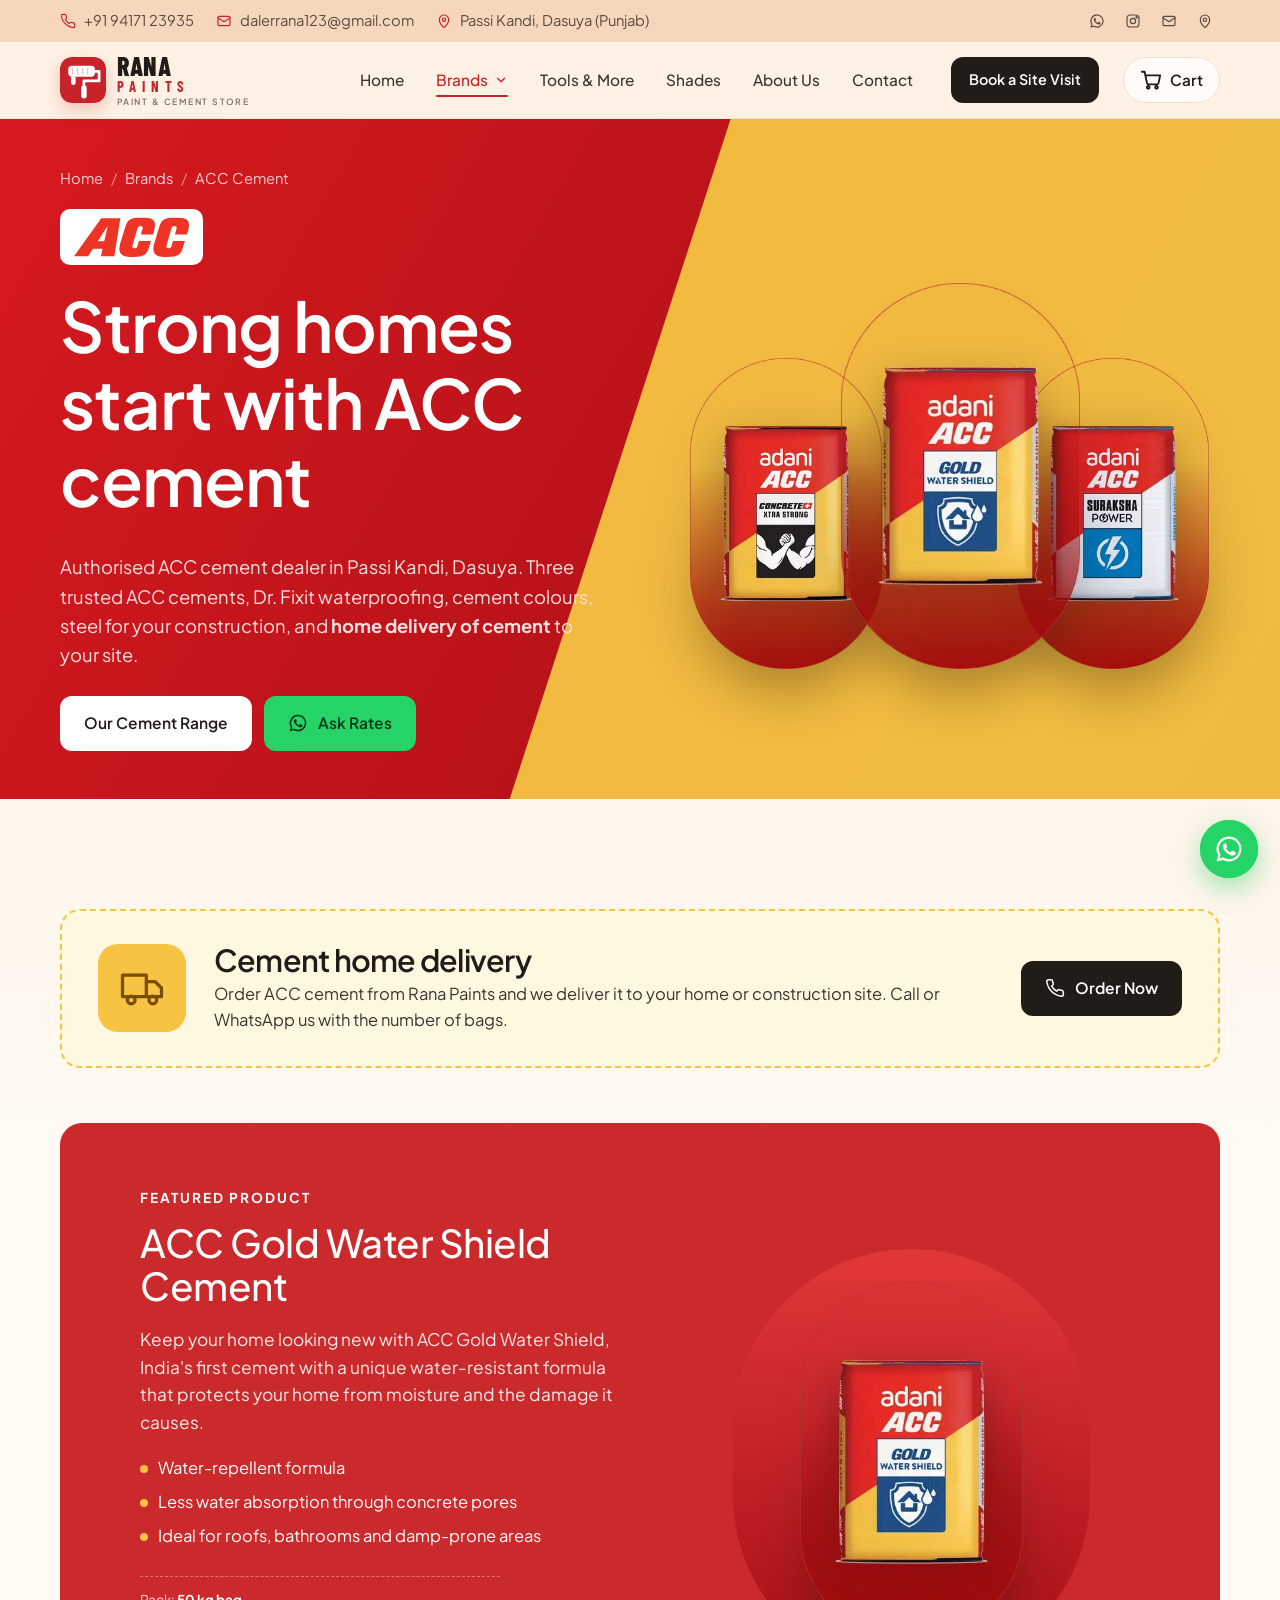
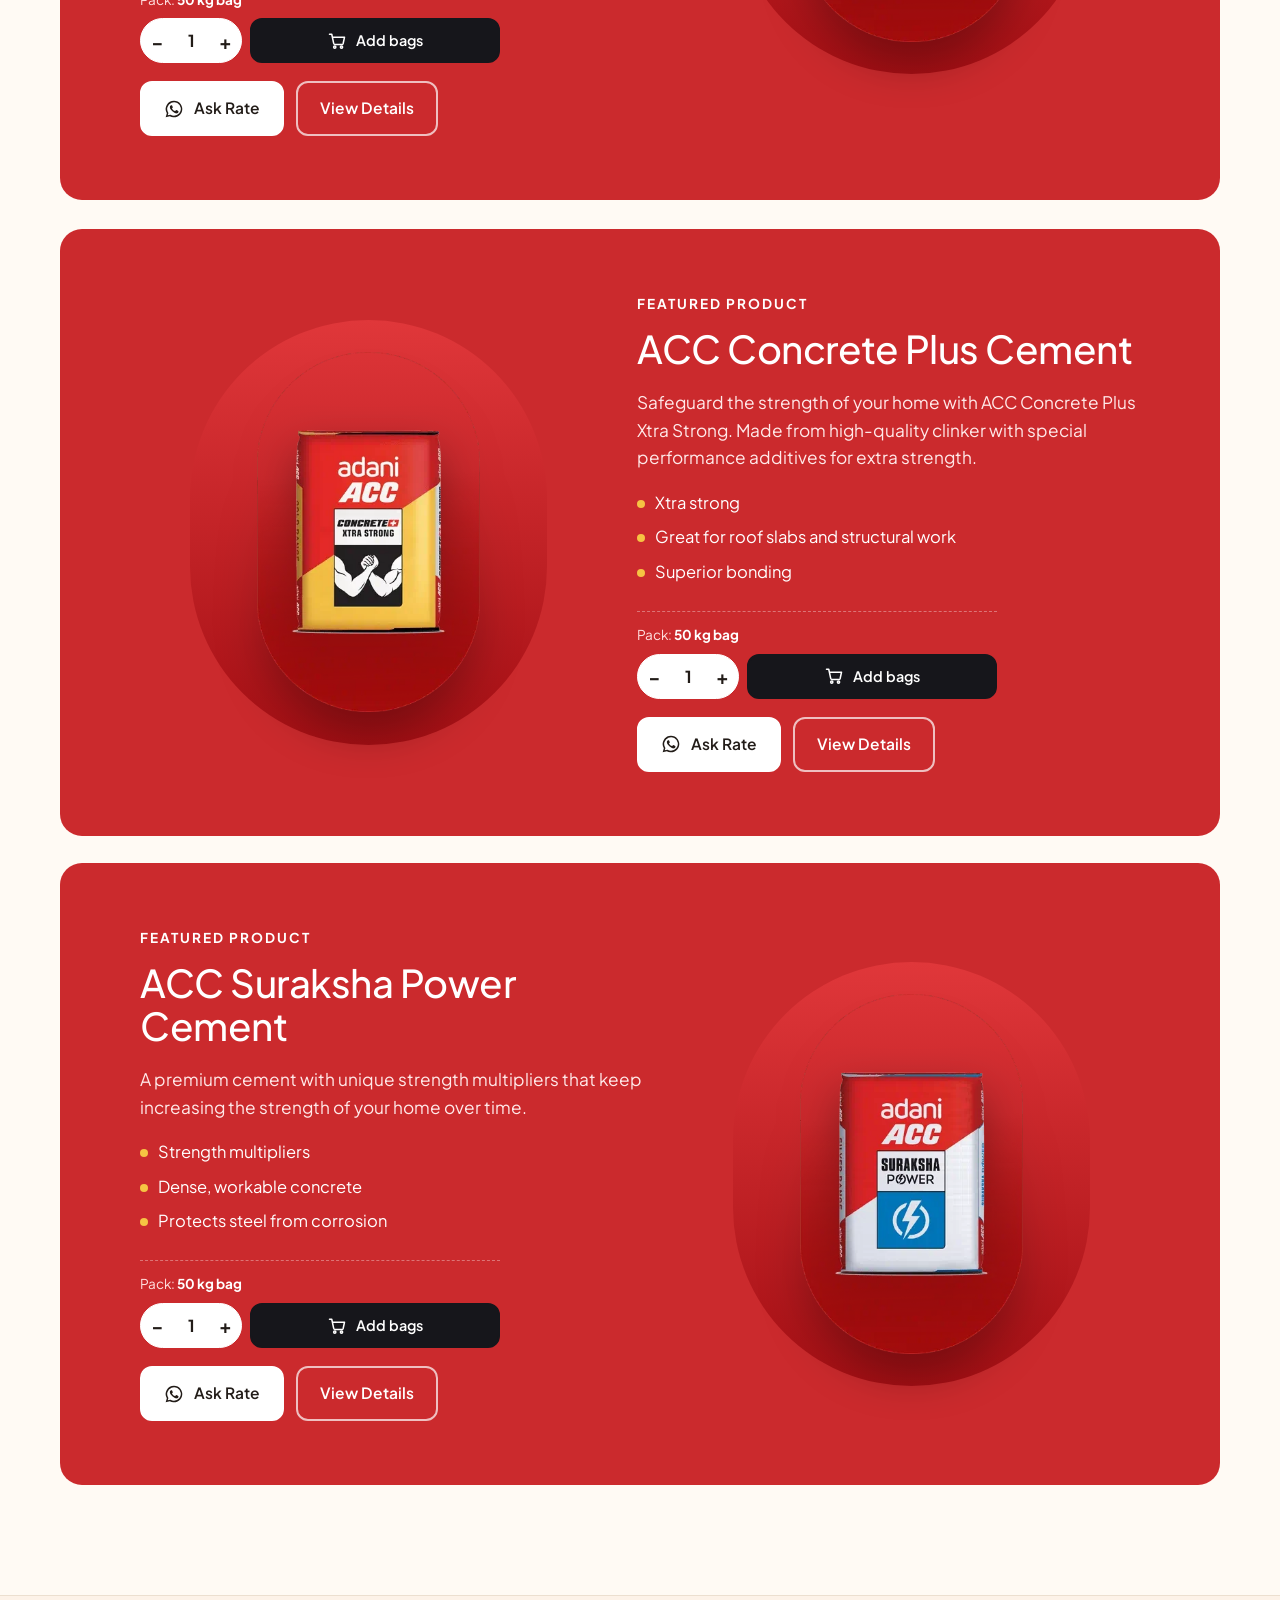
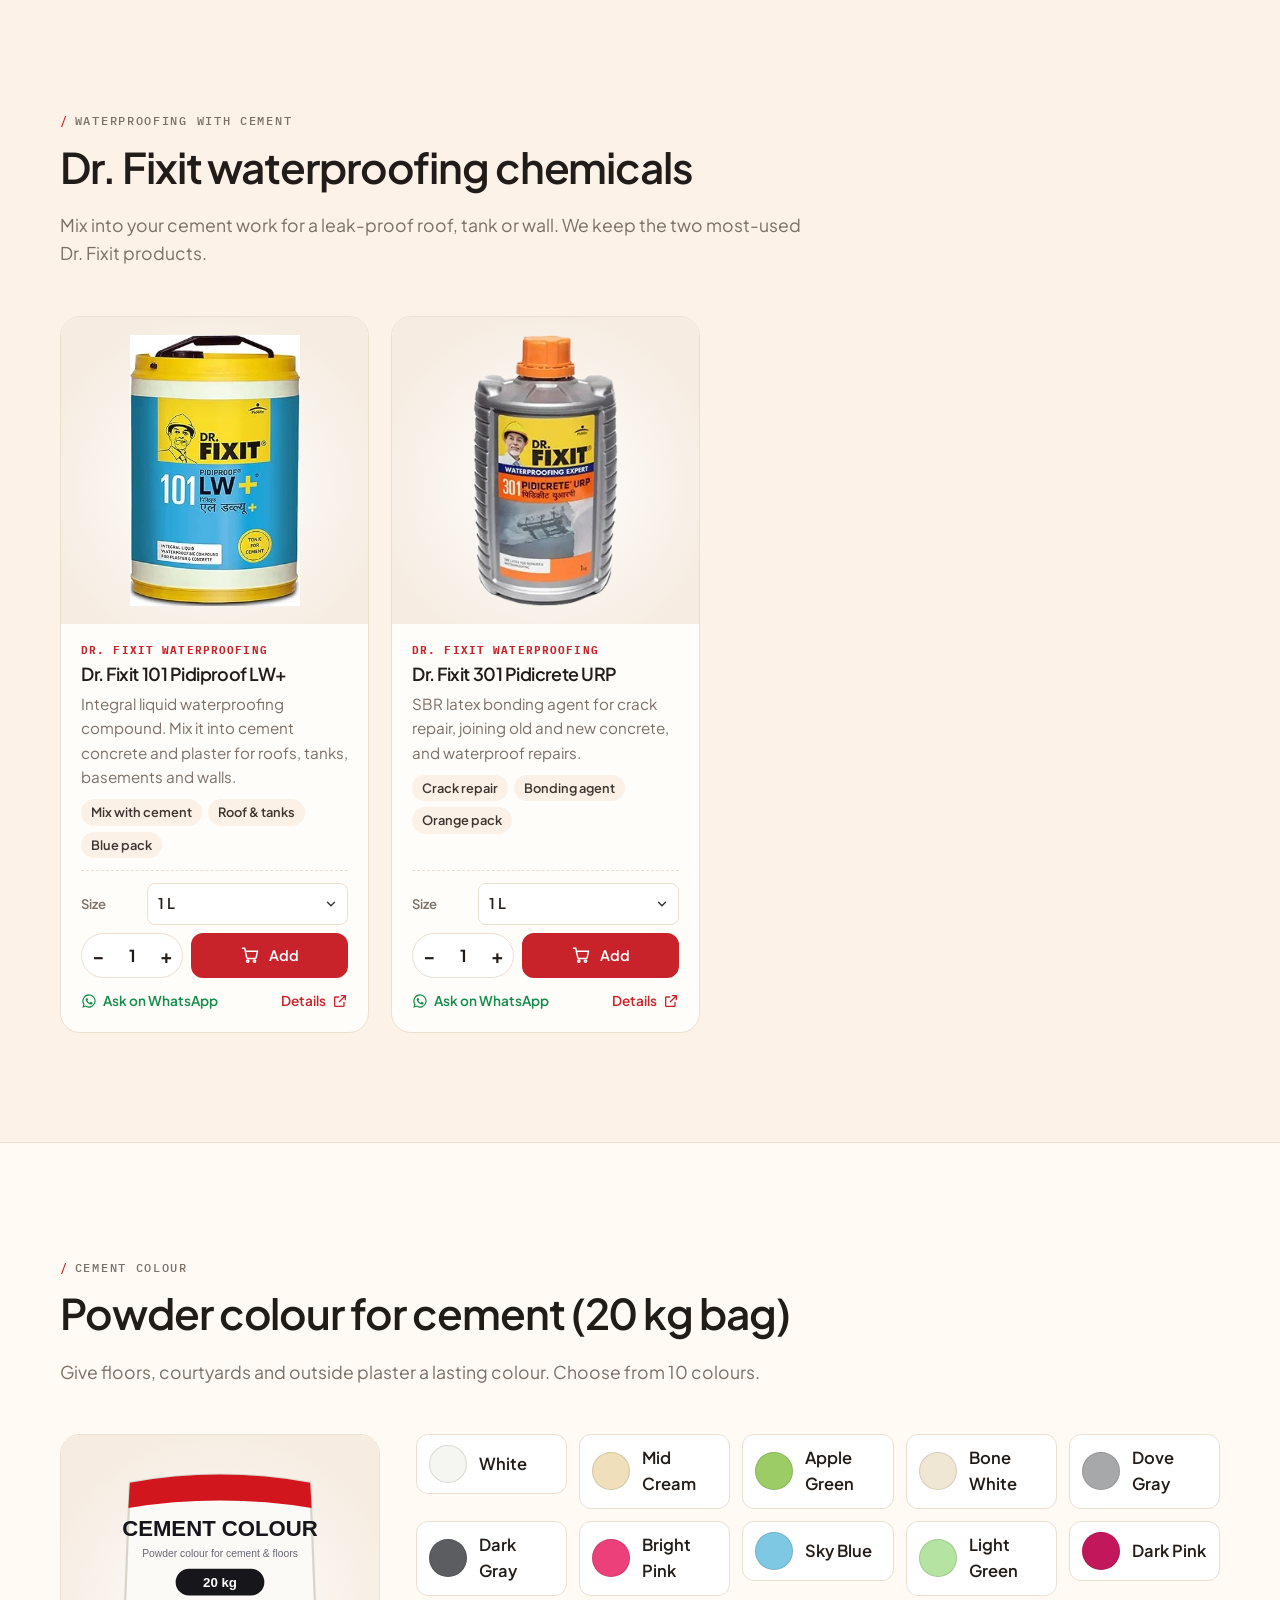
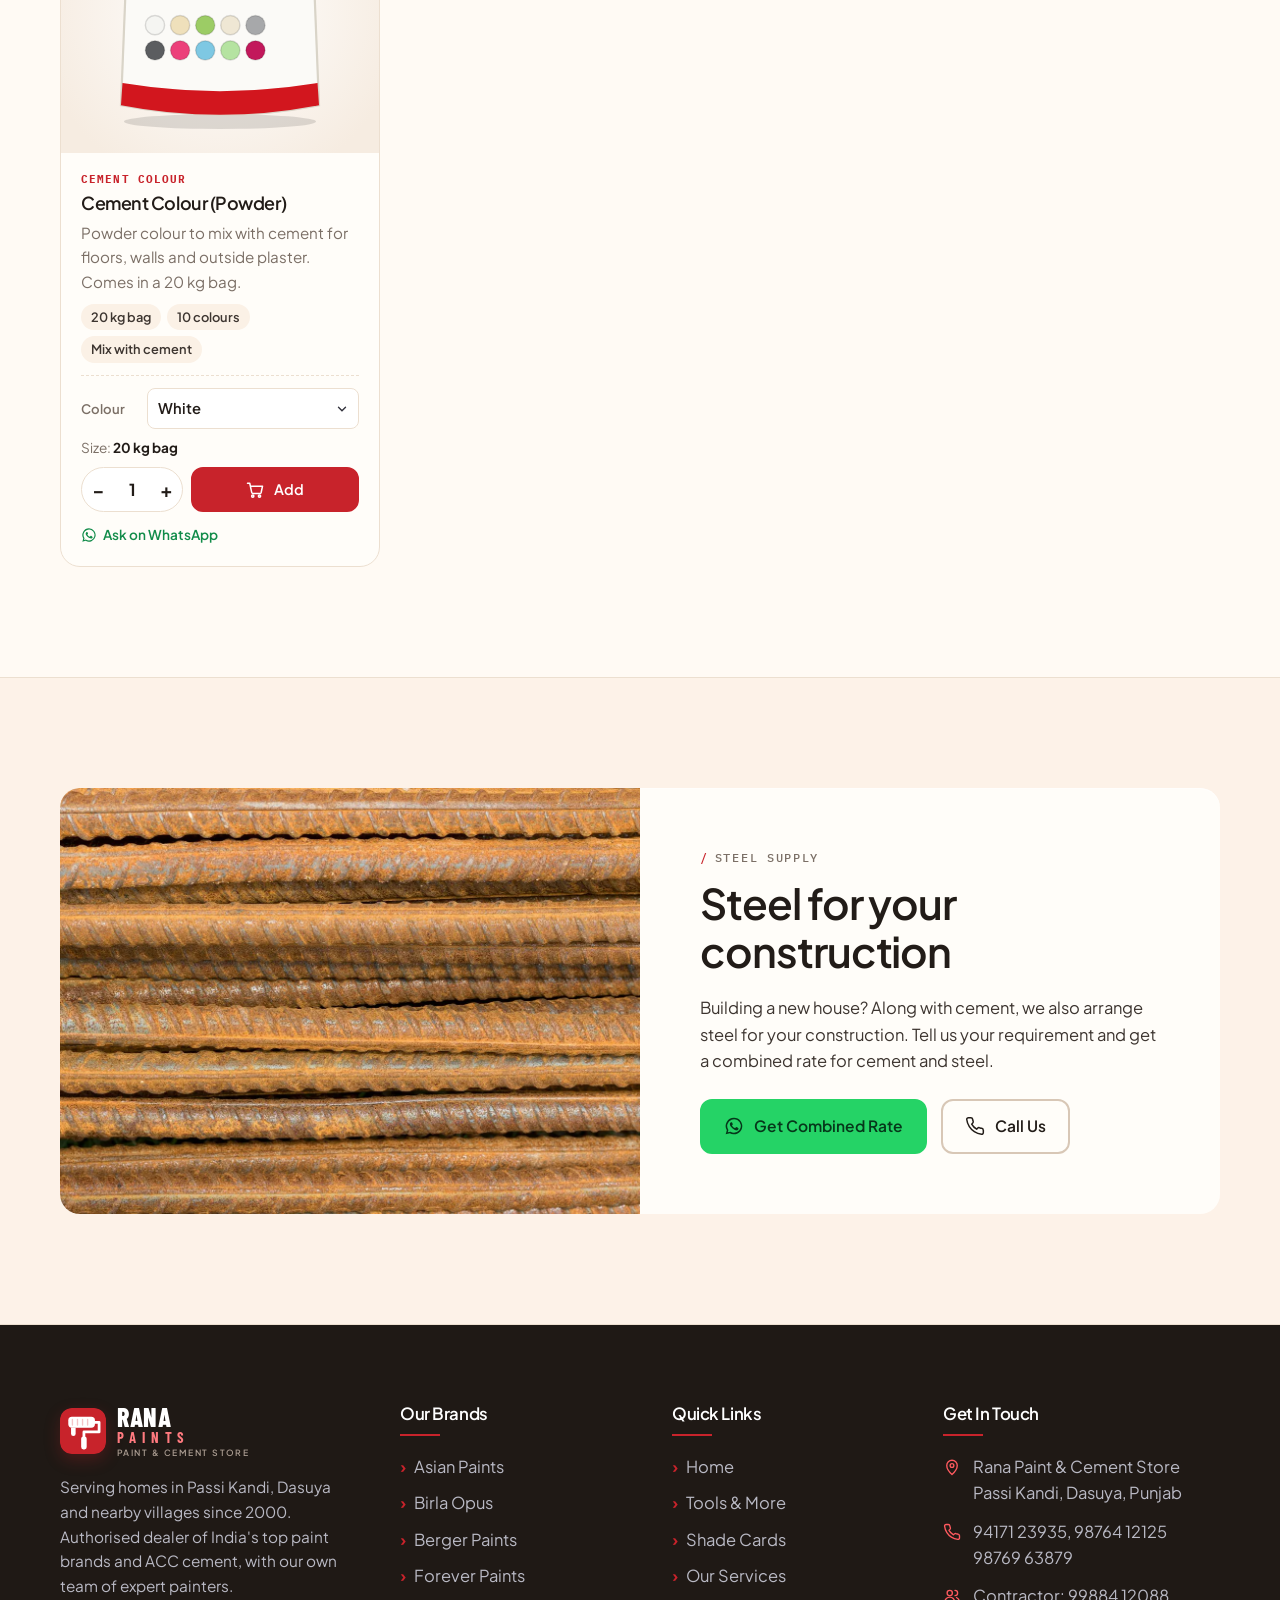
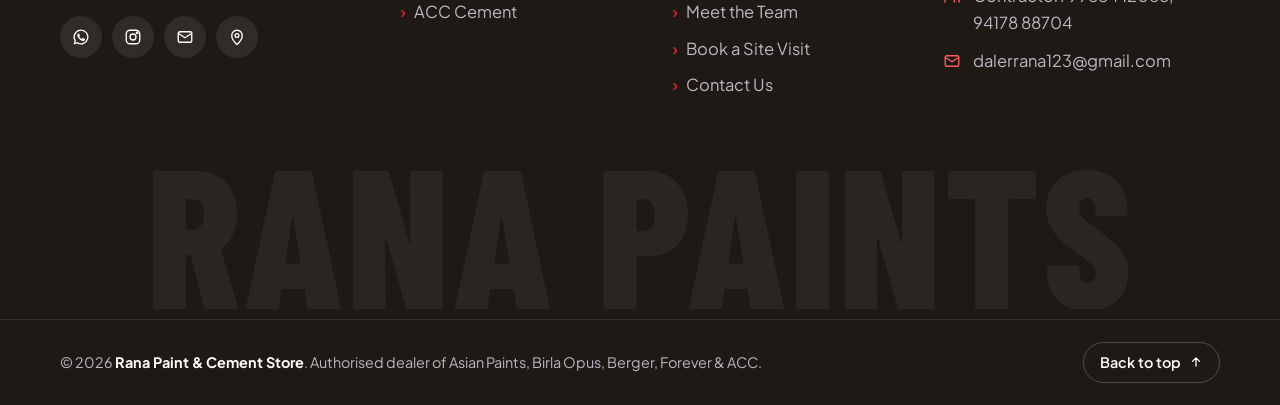
==== commit caff8463: "Back to the original red + cream theme (keeps wider hero and mobile hero photo) Co-Authored-By: Clau" ====
--- a/acc-cement.html
+++ b/acc-cement.html
@@ -5,7 +5,7 @@
 <meta name="viewport" content="width=device-width, initial-scale=1">
 <title>ACC Cement Dealer in Dasuya | Rana Paints</title>
 <meta name="description" content="ACC Gold Water Shield, ACC Concrete Plus and ACC Suraksha Power cement in Passi Kandi, Dasuya, with home delivery. Steel supply for construction.">
-<meta name="theme-color" content="#0f3d3a">
+<meta name="theme-color" content="#d2161e">
 <meta property="og:type" content="website">
 <meta property="og:title" content="ACC Cement Dealer in Dasuya | Rana Paints">
 <meta property="og:description" content="ACC Gold Water Shield, ACC Concrete Plus and ACC Suraksha Power cement in Passi Kandi, Dasuya, with home delivery. Steel supply for construction.">
@@ -15,7 +15,7 @@
 <link rel="preconnect" href="https://fonts.gstatic.com" crossorigin>
 <link href="https://fonts.googleapis.com/css2?family=Barlow+Condensed:wght@600;700;800&amp;family=Plus+Jakarta+Sans:wght@400;500;600;700&amp;family=IBM+Plex+Mono:wght@500&amp;display=swap" rel="stylesheet">
 <link rel="stylesheet" href="css/style.css?v=10">
-<link rel="stylesheet" href="css/theme.css?v=21">
+<link rel="stylesheet" href="css/theme.css?v=22">
 </head>
 <body class="page-acc">
 <a class="skip-link" href="#main">Skip to content</a>
@@ -36,7 +36,7 @@
 </div>
 <header class="header">
   <div class="container header__inner">
-    <a class="logo " href="index.html" aria-label="Rana Paints home"><svg class="logo__mark" viewBox="0 0 100 100" aria-hidden="true"><rect width="100" height="100" rx="24" fill="#6c151e"/><rect x="18" y="19" width="58" height="24" rx="8" fill="#fff"/><path d="M27 25v12M38 25v12M49 25v12M60 25v12" stroke="#f3c4c6" stroke-width="3" stroke-linecap="round"/><path d="M76 31h9v21H52v10" fill="none" stroke="#fff" stroke-width="6" stroke-linecap="round" stroke-linejoin="round"/><rect x="46" y="62" width="12" height="28" rx="5" fill="#fff"/><path d="M24 43v13a5 5 0 0 0 10 0V43z" fill="#fff"/></svg><span class="logo__text"><span class="logo__name">RANA</span><span class="logo__sub">PAINTS</span><span class="logo__tag">Paint &amp; Cement Store</span></span></a>
+    <a class="logo " href="index.html" aria-label="Rana Paints home"><svg class="logo__mark" viewBox="0 0 100 100" aria-hidden="true"><rect width="100" height="100" rx="24" fill="#c8232b"/><rect x="18" y="19" width="58" height="24" rx="8" fill="#fff"/><path d="M27 25v12M38 25v12M49 25v12M60 25v12" stroke="#f3c4c6" stroke-width="3" stroke-linecap="round"/><path d="M76 31h9v21H52v10" fill="none" stroke="#fff" stroke-width="6" stroke-linecap="round" stroke-linejoin="round"/><rect x="46" y="62" width="12" height="28" rx="5" fill="#fff"/><path d="M24 43v13a5 5 0 0 0 10 0V43z" fill="#fff"/></svg><span class="logo__text"><span class="logo__name">RANA</span><span class="logo__sub">PAINTS</span><span class="logo__tag">Paint &amp; Cement Store</span></span></a>
     <nav class="nav" id="site-nav" aria-label="Main">
       <ul class="nav__list">
         <li><a class="nav__link" href="index.html">Home</a></li>
@@ -273,7 +273,7 @@
 <footer class="footer">
   <div class="container footer__grid">
     <div>
-      <a class="logo " href="index.html" aria-label="Rana Paints home"><svg class="logo__mark" viewBox="0 0 100 100" aria-hidden="true"><rect width="100" height="100" rx="24" fill="#6c151e"/><rect x="18" y="19" width="58" height="24" rx="8" fill="#fff"/><path d="M27 25v12M38 25v12M49 25v12M60 25v12" stroke="#f3c4c6" stroke-width="3" stroke-linecap="round"/><path d="M76 31h9v21H52v10" fill="none" stroke="#fff" stroke-width="6" stroke-linecap="round" stroke-linejoin="round"/><rect x="46" y="62" width="12" height="28" rx="5" fill="#fff"/><path d="M24 43v13a5 5 0 0 0 10 0V43z" fill="#fff"/></svg><span class="logo__text"><span class="logo__name">RANA</span><span class="logo__sub">PAINTS</span><span class="logo__tag">Paint &amp; Cement Store</span></span></a>
+      <a class="logo " href="index.html" aria-label="Rana Paints home"><svg class="logo__mark" viewBox="0 0 100 100" aria-hidden="true"><rect width="100" height="100" rx="24" fill="#c8232b"/><rect x="18" y="19" width="58" height="24" rx="8" fill="#fff"/><path d="M27 25v12M38 25v12M49 25v12M60 25v12" stroke="#f3c4c6" stroke-width="3" stroke-linecap="round"/><path d="M76 31h9v21H52v10" fill="none" stroke="#fff" stroke-width="6" stroke-linecap="round" stroke-linejoin="round"/><rect x="46" y="62" width="12" height="28" rx="5" fill="#fff"/><path d="M24 43v13a5 5 0 0 0 10 0V43z" fill="#fff"/></svg><span class="logo__text"><span class="logo__name">RANA</span><span class="logo__sub">PAINTS</span><span class="logo__tag">Paint &amp; Cement Store</span></span></a>
       <p style="margin-top:18px">Serving homes in Passi Kandi, Dasuya and nearby villages since 2000. Authorised dealer of India's top paint brands and ACC cement, with our own team of expert painters.</p>
       <div class="footer__social">
         <a href="https://wa.me/919417123935?text=Namaste%20Rana%20Paints%21" target="_blank" rel="noopener" aria-label="WhatsApp"><svg viewBox="0 0 24 24" fill="currentColor" aria-hidden="true"><path d="M12 2a10 10 0 0 0-8.6 15.1L2 22l5-1.3A10 10 0 1 0 12 2zm0 18.2a8.2 8.2 0 0 1-4.2-1.2l-.3-.2-3 .8.8-2.9-.2-.3A8.2 8.2 0 1 1 12 20.2z"/><path d="M16.6 14.1c-.3-.1-1.5-.7-1.7-.8-.2-.1-.4-.1-.6.1l-.8 1c-.1.2-.3.2-.5.1a6.7 6.7 0 0 1-3.3-2.9c-.3-.4.2-.4.8-1.4.1-.2 0-.3 0-.5l-.8-1.8c-.2-.5-.4-.4-.6-.4h-.5a1 1 0 0 0-.7.3 2.9 2.9 0 0 0-.9 2.2 5 5 0 0 0 1.1 2.7 11.5 11.5 0 0 0 4.4 3.9c1.6.7 2.3.8 3.1.6.5-.1 1.5-.6 1.7-1.2.2-.6.2-1.1.1-1.2l-.8-.3z"/></svg></a>
--- a/css/theme.css
+++ b/css/theme.css
@@ -5,20 +5,17 @@
    ========================================================= */
 
 :root {
-  --red: #6c151e;
-  --red-dark: #4a0f15;
-  --red-soft: #f3dccd;
-  --ink: #0f3d3a;
-  --ink-2: #26504c;
-  --muted: #5f6f69;
-  --line: #e7c9ad;
-  --bg: #fbeee0;
-  --bg-soft: #f7e1c9;
-  --card: #fff8ef;
-  --peach: #f5dabf;
-  --bordo: #6c151e;
-  --green: #0f3d3a;
-  --cream: #f5dabf;
+  --red: #c8232b;
+  --red-dark: #9f1a21;
+  --red-soft: #fbe8e2;
+  --ink: #221c18;
+  --ink-2: #3d3530;
+  --muted: #7b6f66;
+  --line: #ecdfd0;
+  --bg: #fffaf4;
+  --bg-soft: #fbf1e6;
+  --card: #fffdf9;
+  --peach: #fde0c6;
 
   --font-head: "Plus Jakarta Sans", "Segoe UI", system-ui, sans-serif;
   --font-body: "Plus Jakarta Sans", "Segoe UI", system-ui, sans-serif;
@@ -26,8 +23,8 @@
   --font-mono: "IBM Plex Mono", ui-monospace, Consolas, monospace;
 
   --radius: 20px;
-  --shadow: 0 12px 36px rgba(15, 61, 58, .08);
-  --shadow-lg: 0 28px 70px rgba(15, 61, 58, .14);
+  --shadow: 0 12px 36px rgba(110, 70, 35, .08);
+  --shadow-lg: 0 28px 70px rgba(110, 70, 35, .14);
   --ease: cubic-bezier(.22, 1, .36, 1);
 
   --accent: var(--red);
@@ -39,7 +36,7 @@
   font-size: 16.5px;
   color: var(--ink-2);
   background:
-    linear-gradient(180deg, #f5dabf 0, #f9e6d2 560px, rgba(251, 238, 224, 0) 1150px) no-repeat,
+    linear-gradient(180deg, #fde0c6 0, #fff0e2 560px, rgba(255, 250, 244, 0) 1150px) no-repeat,
     var(--bg);
 }
 
@@ -55,7 +52,7 @@
 .section-head--center .eyebrow::after { display: none; }
 .split--red .eyebrow, .quote .eyebrow { color: inherit; }
 .section { padding: 110px 0; }
-.section--soft { background: rgba(245, 218, 191, .45); border-top: 1px solid var(--line); border-bottom: 1px solid var(--line); }
+.section--soft { background: rgba(251, 236, 221, .5); border-top: 1px solid var(--line); border-bottom: 1px solid var(--line); }
 
 /* ---------- buttons ---------- */
 .btn {
@@ -64,8 +61,8 @@
   text-transform: none; letter-spacing: 0; padding: 13px 22px;
   transition: background .35s var(--ease), color .35s, transform .35s var(--ease), box-shadow .35s, border-color .35s;
 }
-.btn:hover { background: #0a2a28; border-color: #0a2a28; box-shadow: 0 14px 30px rgba(15, 61, 58, .22); }
-.btn--outline { background: transparent; color: var(--ink); border-color: #dcb999; }
+.btn:hover { background: #000; border-color: #000; box-shadow: 0 14px 30px rgba(34, 28, 24, .18); }
+.btn--outline { background: transparent; color: var(--ink); border-color: #d8c7b6; }
 .btn--outline:hover { background: var(--ink); border-color: var(--ink); color: #fff; }
 .btn--white { background: #fff; border-color: #fff; color: var(--ink); }
 .btn--white:hover { background: var(--ink); border-color: var(--ink); color: #fff; }
@@ -75,19 +72,19 @@
 .btn--arrow { padding: 7px 7px 7px 20px; gap: 14px; }
 .btn__arrow { display: grid; place-items: center; width: 36px; height: 36px; border-radius: 9px; background: var(--red); color: #fff; transition: transform .45s var(--ease), background .3s; }
 .btn__arrow svg { width: 18px; height: 18px; }
-.btn--arrow:hover .btn__arrow { transform: translateX(4px); background: #8b2a35; }
+.btn--arrow:hover .btn__arrow { transform: translateX(4px); background: #e0373e; }
 .btn--sm { padding: 9px 16px; font-size: .9rem; }
 .btn--cart { background: var(--red); border-color: var(--red); }
 .btn--cart:hover { background: var(--red-dark); border-color: var(--red-dark); }
 .link-arrow { color: var(--red); }
 
 /* ---------- top bar + header ---------- */
-.topbar { background: #ecc9a4; color: #0f3d3a; }
+.topbar { background: #f6d7bb; color: #5b4a3f; }
 .topbar__info a:hover { color: var(--ink); }
 .topbar__info svg { color: var(--red); }
 .topbar__social a:hover { background: var(--red); color: #fff; }
-.header { background: rgba(251, 238, 224, .85); backdrop-filter: blur(14px); -webkit-backdrop-filter: blur(14px); border-bottom: 1px solid rgba(231, 201, 173, .8); }
-.header.is-scrolled { box-shadow: 0 10px 30px rgba(15, 61, 58, .08); }
+.header { background: rgba(255, 246, 236, .78); backdrop-filter: blur(14px); -webkit-backdrop-filter: blur(14px); border-bottom: 1px solid rgba(236, 223, 208, .8); }
+.header.is-scrolled { box-shadow: 0 10px 30px rgba(110, 70, 35, .08); }
 .nav__link { font-family: var(--font-body); font-size: .96rem; font-weight: 500; color: var(--ink-2); letter-spacing: 0; }
 .nav__link::after { height: 2px; bottom: 5px; }
 .dropdown { background: var(--card); border-color: var(--line); border-radius: 18px; }
@@ -99,19 +96,19 @@
 
 /* logo: Roller Badge */
 .logo { gap: 11px; }
-.logo__mark { width: 46px; height: 46px; border-radius: 12px; box-shadow: 0 6px 16px rgba(108, 21, 30, .3); }
+.logo__mark { width: 46px; height: 46px; border-radius: 12px; box-shadow: 0 6px 16px rgba(200, 35, 43, .25); }
 .logo__text { display: grid; line-height: 1; }
 .logo__name { font-family: var(--font-logo); font-weight: 800; font-size: 1.62rem; letter-spacing: .02em; color: var(--ink); line-height: .9; }
 .logo__sub { font-family: var(--font-logo); font-weight: 700; font-size: .92rem; letter-spacing: .4em; color: var(--red); line-height: 1.05; margin-top: 2px; }
 .logo__tag { font-family: var(--font-body); font-size: .54rem; font-weight: 600; letter-spacing: .17em; color: var(--muted); margin-top: 3px; }
 .footer .logo__name { color: #fff; }
-.footer .logo__sub { color: #f5dabf; }
-.footer .logo__tag { color: #b9c9c0; }
+.footer .logo__sub { color: #ff7a7f; }
+.footer .logo__tag { color: #a99b90; }
 
 /* ---------- HERO (home) ---------- */
-.hero { background: #f9e4cf; color: var(--ink); min-height: 0; display: block; overflow: clip; }
+.hero { background: #fdeee2; color: var(--ink); min-height: 0; display: block; overflow: clip; }
 /* photo poore hero ke background mein; left pe cream parda taaki text saaf padhe, right pe photo clear */
-.hero::after { content: ""; position: absolute; inset: 0; z-index: 1; pointer-events: none; background: linear-gradient(90deg, rgba(249,228,207,.97) 0%, rgba(249,228,207,.9) 24%, rgba(249,228,207,.5) 44%, rgba(249,228,207,0) 70%), linear-gradient(0deg, #f9e4cf 0%, rgba(249,228,207,0) 22%); }
+.hero::after { content: ""; position: absolute; inset: 0; z-index: 1; pointer-events: none; background: linear-gradient(90deg, rgba(253,238,226,.97) 0%, rgba(253,238,226,.9) 24%, rgba(253,238,226,.5) 44%, rgba(253,238,226,0) 70%), linear-gradient(0deg, #fdeee2 0%, rgba(253,238,226,0) 22%); }
 .hero__slide img { object-position: 70% center; }
 .hero__inner { grid-template-columns: 1.05fr .95fr; gap: 64px; align-items: center; padding-top: 56px; padding-bottom: 96px; }
 .hero h1 { color: var(--ink); margin-bottom: 20px; text-shadow: none; }
@@ -141,10 +138,10 @@
 @keyframes floaty { 0%, 100% { transform: translateY(0); } 50% { transform: translateY(-10px); } }
 
 /* slider control: chalta hua pill */
-.hero__dots { left: 50%; bottom: -24px; transform: translateX(-50%); gap: 12px; padding: 10px 16px; background: #fff; border: 1px solid var(--line); box-shadow: 0 14px 34px rgba(15, 61, 58, .16); transition: transform .45s var(--ease), box-shadow .45s; z-index: 3; }
-.hero__dots:hover { transform: translateX(-50%) translateY(-4px); box-shadow: 0 20px 44px rgba(15, 61, 58, .22); }
-.hero__dots button:not(.hero__arrow) { position: relative; overflow: hidden; width: 9px; height: 9px; background: #e6c6a6; transition: width .6s var(--ease), background .4s; }
-.hero__dots button:not(.hero__arrow).is-active { width: 40px; background: #f0d6bb; }
+.hero__dots { left: 50%; bottom: -24px; transform: translateX(-50%); gap: 12px; padding: 10px 16px; background: #fff; border: 1px solid var(--line); box-shadow: 0 14px 34px rgba(110, 70, 35, .16); transition: transform .45s var(--ease), box-shadow .45s; z-index: 3; }
+.hero__dots:hover { transform: translateX(-50%) translateY(-4px); box-shadow: 0 20px 44px rgba(110, 70, 35, .22); }
+.hero__dots button:not(.hero__arrow) { position: relative; overflow: hidden; width: 9px; height: 9px; background: #dfd2c5; transition: width .6s var(--ease), background .4s; }
+.hero__dots button:not(.hero__arrow).is-active { width: 40px; background: #efe4d8; }
 .hero__dots button:not(.hero__arrow).is-active::after { content: ""; position: absolute; inset: 0; border-radius: inherit; background: var(--red); transform-origin: left center; animation: dotfill 6.5s linear forwards; }
 .hero__visual:hover .hero__dots .is-active::after, .hero__dots:focus-within .is-active::after { animation-play-state: paused; }
 @keyframes dotfill { from { transform: scaleX(0); } to { transform: scaleX(1); } }
@@ -172,7 +169,7 @@
 }
 .product, .service, .member, .machine, .brand-card, .shadecard { transition: transform .6s var(--ease), box-shadow .6s var(--ease), background .45s, color .45s; }
 .product:hover, .member:hover, .machine:hover, .brand-card:hover, .shadecard:hover { transform: translateY(-6px); box-shadow: var(--shadow-lg); }
-.product__img { background: radial-gradient(circle at 50% 55%, #fff 0%, #f8e8d6 78%); }
+.product__img { background: radial-gradient(circle at 50% 55%, #fff 0%, #f6ece1 78%); }
 .chips li { background: var(--bg-soft); }
 .product__cat { font-family: var(--font-mono); font-size: .7rem; letter-spacing: .1em; color: var(--red); }
 .product__body h3, .member__body h3 { font-size: 1.12rem; }
@@ -181,7 +178,7 @@
 /* services: hover pe card red ho jaata hai (Mist jaisa) */
 .service { padding: 34px 28px; }
 .service::after { display: none; }
-.service:hover { background: var(--red); color: #fff; transform: translateY(-6px); box-shadow: 0 26px 60px rgba(108, 21, 30, .3); }
+.service:hover { background: var(--red); color: #fff; transform: translateY(-6px); box-shadow: 0 26px 60px rgba(200, 35, 43, .25); }
 .service:hover h3, .service:hover p { color: #fff; }
 .service__icon { border-radius: 14px; transition: background .45s, color .45s, transform .6s var(--ease); }
 .service:hover .service__icon { background: rgba(255,255,255,.18); color: #fff; transform: rotate(-6deg) scale(1.06); }
@@ -198,7 +195,7 @@
 .how { display: grid; grid-template-columns: .9fr 1.1fr; gap: 72px; align-items: center; }
 .how__media { position: relative; }
 .how__media img { width: 100%; aspect-ratio: 4 / 5; object-fit: cover; border-radius: 26px; }
-.how__note { position: absolute; left: 22px; bottom: 22px; display: grid; gap: 2px; padding: 14px 18px; background: rgba(255,248,239,.92); border-radius: 14px; box-shadow: var(--shadow); }
+.how__note { position: absolute; left: 22px; bottom: 22px; display: grid; gap: 2px; padding: 14px 18px; background: rgba(255,253,249,.92); border-radius: 14px; box-shadow: var(--shadow); }
 .how__note strong { color: var(--ink); }
 .how__note span { color: var(--muted); font-size: .88rem; }
 .steps { margin: 0; padding: 0; list-style: none; border-top: 1px solid var(--line); }
@@ -229,10 +226,10 @@
 .machine__dots span { border: 2px solid #fff; }
 
 /* site visit / quote: shaant leaf-shadow background */
-.quote { background: #f1d3b3; color: var(--ink); isolation: isolate; }
+.quote { background: #fbead8; color: var(--ink); isolation: isolate; }
 /* peeche ki photo baadal ki tarah dheere hilti aur ghoomti rehti hai */
 .quote::before { content: ""; display: block; position: absolute; top: -26%; right: -26%; bottom: -26%; left: -26%; width: auto; height: auto; border: 0; border-radius: 0; z-index: -2; background: url("../images/stock/leaf-shadow-2.webp") center / cover no-repeat; animation: cloudDrift 16s ease-in-out infinite alternate; will-change: transform; }
-.quote::after { content: ""; position: absolute; inset: 0; z-index: -1; background: linear-gradient(90deg, rgba(241,211,179,.95) 0%, rgba(241,211,179,.82) 48%, rgba(241,211,179,.35) 100%); }
+.quote::after { content: ""; position: absolute; inset: 0; z-index: -1; background: linear-gradient(90deg, rgba(251,234,216,.95) 0%, rgba(251,234,216,.82) 48%, rgba(251,234,216,.35) 100%); }
 @keyframes cloudDrift {
   0%   { transform: translate3d(-7%, -5%, 0) rotate(-6deg) scale(1); }
   33%  { transform: translate3d(5%, 6%, 0) rotate(3deg) scale(1.12); }
@@ -242,14 +239,14 @@
 @media (prefers-reduced-motion: reduce) { .quote::before { animation: none; } }
 .quote h2 { color: var(--ink); }
 .quote__lead { color: var(--ink-2); }
-.quote__contact { background: rgba(255,248,239,.82); color: var(--ink); backdrop-filter: blur(6px); }
+.quote__contact { background: rgba(255,253,249,.82); color: var(--ink); backdrop-filter: blur(6px); }
 .quote__contact a { color: var(--ink); }
 .quote__contact span { color: var(--muted) !important; }
 .quote__contact img { border-color: #fff; }
 
 /* CTA band */
-.cta { background: linear-gradient(rgba(15,61,58,.92), rgba(15,61,58,.92)), url("../images/stock/leaf-shadow-3.webp") center / cover; border-radius: 26px; }
-.cta::after { background: radial-gradient(circle, rgba(108, 21, 30,.45), transparent 70%); }
+.cta { background: linear-gradient(rgba(34,28,24,.9), rgba(34,28,24,.9)), url("../images/stock/leaf-shadow-3.webp") center / cover; border-radius: 26px; }
+.cta::after { background: radial-gradient(circle, rgba(200,35,43,.45), transparent 70%); }
 
 /* cement split, contact, map */
 .split__body { padding: 60px; }
@@ -257,7 +254,7 @@
 .map { border-radius: 24px; border-color: var(--line); }
 
 /* simple page heroes (shades, tools) */
-.phero { background: linear-gradient(100deg, rgba(245,218,191,.96) 0%, rgba(251,238,224,.82) 55%, rgba(251,238,224,.4) 100%), url("../images/stock/leaf-shadow-1.webp") center / cover; color: var(--ink); }
+.phero { background: linear-gradient(100deg, rgba(253,224,198,.96) 0%, rgba(255,240,226,.82) 55%, rgba(255,240,226,.4) 100%), url("../images/stock/leaf-shadow-1.webp") center / cover; color: var(--ink); }
 .phero::after { display: none; }
 .phero h1 { color: var(--ink); }
 .phero p { color: var(--ink-2); }
@@ -267,12 +264,12 @@
 .tool-tiles a:hover { background: var(--red); border-color: var(--red); color: #fff; }
 
 /* brand page photo hero: warm instead of black */
-.bhero::after { background: linear-gradient(90deg, rgba(15,61,58,.82) 0%, rgba(15,61,58,.5) 50%, rgba(15,61,58,.12) 100%); }
-.subnav { background: rgba(251,238,224,.92); backdrop-filter: blur(10px); border-color: var(--line); }
+.bhero::after { background: linear-gradient(90deg, rgba(42,30,22,.82) 0%, rgba(42,30,22,.5) 50%, rgba(42,30,22,.12) 100%); }
+.subnav { background: rgba(255,246,236,.92); backdrop-filter: blur(10px); border-color: var(--line); }
 .subnav__list a, .filters button, .brandtabs button { border-color: var(--line); background: rgba(255,255,255,.6); }
 
 /* ---------- footer ---------- */
-.footer { background: #0b3330; }
+.footer { background: #1f1915; }
 .footer::before { display: none; }
 .footer h4 { font-family: var(--font-body); font-size: 1.05rem; font-weight: 600; }
 .footer h4::after { height: 2px; }
@@ -295,7 +292,7 @@
 @media (max-width: 1024px) {
   .hero__inner { grid-template-columns: 1fr; gap: 56px; padding-top: 36px; }
   .hero__visual { min-height: 300px; }
-  .hero::after { background: linear-gradient(180deg, rgba(249,228,207,.96) 0, rgba(249,228,207,.92) calc(100% - 400px), rgba(249,228,207,0) calc(100% - 290px)), linear-gradient(0deg, #f9e4cf 0%, rgba(249,228,207,0) 12%); }
+  .hero::after { background: linear-gradient(180deg, rgba(253,238,226,.96) 0, rgba(253,238,226,.92) calc(100% - 400px), rgba(253,238,226,0) calc(100% - 290px)), linear-gradient(0deg, #fdeee2 0%, rgba(253,238,226,0) 12%); }
   .hero__float { left: 14px; bottom: 54px; }
   .how, .faq { grid-template-columns: 1fr; gap: 44px; }
   .faq .section-head { position: static; }
@@ -321,12 +318,12 @@
 }
 
 /* brand cards: shaant warm rang */
-.brand-card__top { background: radial-gradient(circle at 70% 20%, rgba(255,255,255,.7), transparent 60%), var(--c, #f6e4cf); }
+.brand-card__top { background: radial-gradient(circle at 70% 20%, rgba(255,255,255,.7), transparent 60%), var(--c, #f6ebde); }
 
 /* mobile: header pe blur nahi (warna slide-out menu header ke andar phans jaata hai) */
 @media (max-width: 1024px) {
-  .header { backdrop-filter: none; -webkit-backdrop-filter: none; background: #fbeee0; }
-  .nav { background: #fdf3e8; }
+  .header { backdrop-filter: none; -webkit-backdrop-filter: none; background: #fff6ec; }
+  .nav { background: #fffaf4; }
 }
 
 /* =========================================================
@@ -345,7 +342,7 @@
 .book__front { display: flex; flex-direction: column; padding: 34px 28px 28px; background: var(--card); border: 1px solid var(--line); cursor: pointer; outline-offset: 3px; transition: background .5s var(--ease), color .5s, box-shadow .6s var(--ease); }
 .book__front h3 { transition: color .4s; }
 .book__front p { margin: 0 0 18px; color: var(--muted); transition: color .4s; }
-.book__front:hover { background: var(--red); box-shadow: 0 26px 60px rgba(108, 21, 30, .3); }
+.book__front:hover { background: var(--red); box-shadow: 0 26px 60px rgba(200, 35, 43, .25); }
 .book__front:hover h3, .book__front:hover p { color: #fff; }
 .book__front:hover .service__icon { background: rgba(255,255,255,.18); color: #fff; transform: rotate(-6deg) scale(1.06); }
 .book__front:focus-visible { outline: 3px solid var(--red); }
@@ -355,11 +352,11 @@
 .book__front:hover .book__hint { color: #fff; }
 .book__front:hover .book__hint span { background: rgba(255,255,255,.2); transform: translateX(4px); }
 
-.book__back { transform: rotateY(180deg); display: grid; place-content: center; text-align: center; background: linear-gradient(135deg, #8b2a35, #4a0f15); color: rgba(255,255,255,.9); font-family: var(--font-logo); font-weight: 800; line-height: .95; box-shadow: inset 0 0 0 10px rgba(255,255,255,.08); }
+.book__back { transform: rotateY(180deg); display: grid; place-content: center; text-align: center; background: linear-gradient(135deg, #d9373f, #b01e26); color: rgba(255,255,255,.9); font-family: var(--font-logo); font-weight: 800; line-height: .95; box-shadow: inset 0 0 0 10px rgba(255,255,255,.08); }
 .book__back span:first-child { font-size: 3.4rem; letter-spacing: .04em; }
 .book__back span:last-child { font-size: 1.5rem; letter-spacing: .5em; margin-right: -.5em; opacity: .8; }
 
-.book__page { grid-area: 1 / 1; border-radius: var(--radius); border: 1px solid var(--line); background: linear-gradient(135deg, #fff8ef, #f5e0c8); box-shadow: inset calc(var(--dir) * -20px) 0 26px -20px rgba(15, 61, 58, .28), var(--shadow); padding: 26px 26px 24px; }
+.book__page { grid-area: 1 / 1; border-radius: var(--radius); border: 1px solid var(--line); background: linear-gradient(135deg, #fffaf2, #fbeadb); box-shadow: inset calc(var(--dir) * -20px) 0 26px -20px rgba(110, 70, 35, .28), var(--shadow); padding: 26px 26px 24px; }
 .book__inner { height: 100%; display: flex; flex-direction: column; gap: 14px; visibility: hidden; transition: visibility 0s linear .9s; }
 .service.book.is-open .book__inner { visibility: visible; transition-delay: 0s; }
 .book__inner > * { opacity: 0; transform: translateY(14px); transition: opacity .5s var(--ease), transform .6s var(--ease); }
@@ -387,7 +384,7 @@
   .service.book .book__cover { transform-origin: 50% 0; }
   .service.book:not(.is-open):hover .book__cover { transform: rotateX(10deg); }
   .service.book.is-open .book__cover { transform: rotateX(128deg); }
-  .book__page { box-shadow: inset 0 20px 26px -20px rgba(15, 61, 58, .28), var(--shadow); }
+  .book__page { box-shadow: inset 0 20px 26px -20px rgba(110, 70, 35, .28), var(--shadow); }
   .book__back { transform: rotateX(180deg); }
 }
 
@@ -396,13 +393,13 @@
    ========================================================= */
 .marquee__row { gap: 64px; padding-right: 64px; }
 .marquee__row a { padding: 0 16px; border-radius: 16px; transition: transform .6s var(--ease), filter .4s, opacity .4s, background .4s, box-shadow .6s var(--ease); }
-.marquee__row a:hover { transform: scale(1.4); background: #fff; box-shadow: 0 16px 36px rgba(15, 61, 58, .18); position: relative; z-index: 2; }
+.marquee__row a:hover { transform: scale(1.4); background: #fff; box-shadow: 0 16px 36px rgba(110, 70, 35, .18); position: relative; z-index: 2; }
 
 /* =========================================================
    How we work: hover pe ghoom ke aana
    ========================================================= */
 .steps li { border-radius: 16px; transition: transform .7s var(--ease), background .5s, padding .5s var(--ease), box-shadow .5s; }
-.steps li:hover { transform: translateX(12px); background: linear-gradient(90deg, rgba(108, 21, 30, .08), rgba(108, 21, 30, 0) 80%); padding-left: 12px; }
+.steps li:hover { transform: translateX(12px); background: linear-gradient(90deg, rgba(200, 35, 43, .08), rgba(200, 35, 43, 0) 80%); padding-left: 12px; }
 .steps__n { display: inline-block; transition: transform .9s var(--ease), color .4s; }
 .steps li:hover .steps__n { transform: perspective(500px) rotateY(360deg) scale(1.3); }
 .steps h3 { transition: color .4s, transform .6s var(--ease); }
@@ -439,14 +436,14 @@
 
 /* upar ka "stage" */
 .brand-card__stage { position: relative; height: 230px; transform-style: preserve-3d; }
-.brand-card__bg { position: absolute; inset: 0; border-radius: 23px 23px 0 0; overflow: hidden; background: radial-gradient(circle at 72% 12%, rgba(255,255,255,.75), transparent 58%), var(--c, #f6e4cf); }
+.brand-card__bg { position: absolute; inset: 0; border-radius: 23px 23px 0 0; overflow: hidden; background: radial-gradient(circle at 72% 12%, rgba(255,255,255,.75), transparent 58%), var(--c, #f6ebde); }
 .brand-card__bg::before { content: ""; position: absolute; inset: 0; opacity: 0; transition: opacity .6s var(--ease); background: radial-gradient(circle at var(--mx, 50%) var(--my, 50%), color-mix(in srgb, var(--brand) 30%, transparent), transparent 62%); }
 .brand-card__bg::after { content: ""; position: absolute; top: -20%; bottom: -20%; width: 55%; left: -70%; background: linear-gradient(105deg, transparent 20%, rgba(255,255,255,.78) 50%, transparent 80%); transform: skewX(-12deg); opacity: 0; }
 
-.brand-card__ground { position: absolute; left: 50%; bottom: 20px; width: 58%; height: 22px; margin-left: -29%; border-radius: 50%; background: radial-gradient(ellipse, rgba(15, 61, 58, .32), transparent 70%); transition: transform .8s var(--ease), opacity .8s; }
+.brand-card__ground { position: absolute; left: 50%; bottom: 20px; width: 58%; height: 22px; margin-left: -29%; border-radius: 50%; background: radial-gradient(ellipse, rgba(60, 35, 15, .32), transparent 70%); transition: transform .8s var(--ease), opacity .8s; }
 
 .brand-card__img { position: absolute; inset: 0; display: flex; align-items: flex-end; justify-content: center; gap: 0; padding-bottom: 26px; pointer-events: none; transform-style: preserve-3d; }
-.brand-card__img img { position: relative; height: 170px; width: auto; max-width: 46%; object-fit: contain; filter: drop-shadow(0 14px 16px rgba(15, 61, 58, .22)); transition: transform .9s var(--ease), filter .9s var(--ease); }
+.brand-card__img img { position: relative; height: 170px; width: auto; max-width: 46%; object-fit: contain; filter: drop-shadow(0 14px 16px rgba(60, 35, 15, .22)); transition: transform .9s var(--ease), filter .9s var(--ease); }
 .brand-card__img .p-back { height: 132px; margin-right: -20px; transform: translateZ(10px) rotate(-5deg); }
 .brand-card__img .p-front { transform: translateZ(28px); }
 .brand-card__img .p-mid { height: 150px; margin-right: -16px; transform: translateZ(18px) rotate(4deg); }
@@ -459,11 +456,11 @@
 .brand-card__body .link-arrow svg { transition: transform .6s var(--ease); }
 
 @media (hover: hover) and (pointer: fine) {
-  .brand-card:hover .brand-card__in { border-color: color-mix(in srgb, var(--brand) 38%, var(--line)); box-shadow: 0 40px 80px color-mix(in srgb, var(--brand) 26%, transparent), 0 8px 20px rgba(15, 61, 58, .08); }
+  .brand-card:hover .brand-card__in { border-color: color-mix(in srgb, var(--brand) 38%, var(--line)); box-shadow: 0 40px 80px color-mix(in srgb, var(--brand) 26%, transparent), 0 8px 20px rgba(60, 35, 15, .08); }
   .brand-card:hover .brand-card__bg::before { opacity: 1; }
   .brand-card:hover .brand-card__bg::after { opacity: 1; animation: sheen 1.1s var(--ease) forwards; }
   .brand-card:hover .brand-card__ground { transform: scale(.62); opacity: .5; }
-  .brand-card:hover .brand-card__img .p-front { transform: translateZ(95px) translateY(-18px) scale(1.14); filter: drop-shadow(0 30px 26px rgba(15, 61, 58, .3)); }
+  .brand-card:hover .brand-card__img .p-front { transform: translateZ(95px) translateY(-18px) scale(1.14); filter: drop-shadow(0 30px 26px rgba(60, 35, 15, .3)); }
   .brand-card:hover .brand-card__img .p-back { transform: translateZ(55px) translate(-34px, -10px) rotate(-12deg) scale(1.06); }
   .brand-card:hover .brand-card__img .p-mid { transform: translateZ(70px) translate(-6px, -22px) rotate(2deg) scale(1.08); }
   .brand-card:hover .brand-card__logo, .brand-card:hover .brand-card__word { transform: translateX(8px); }
